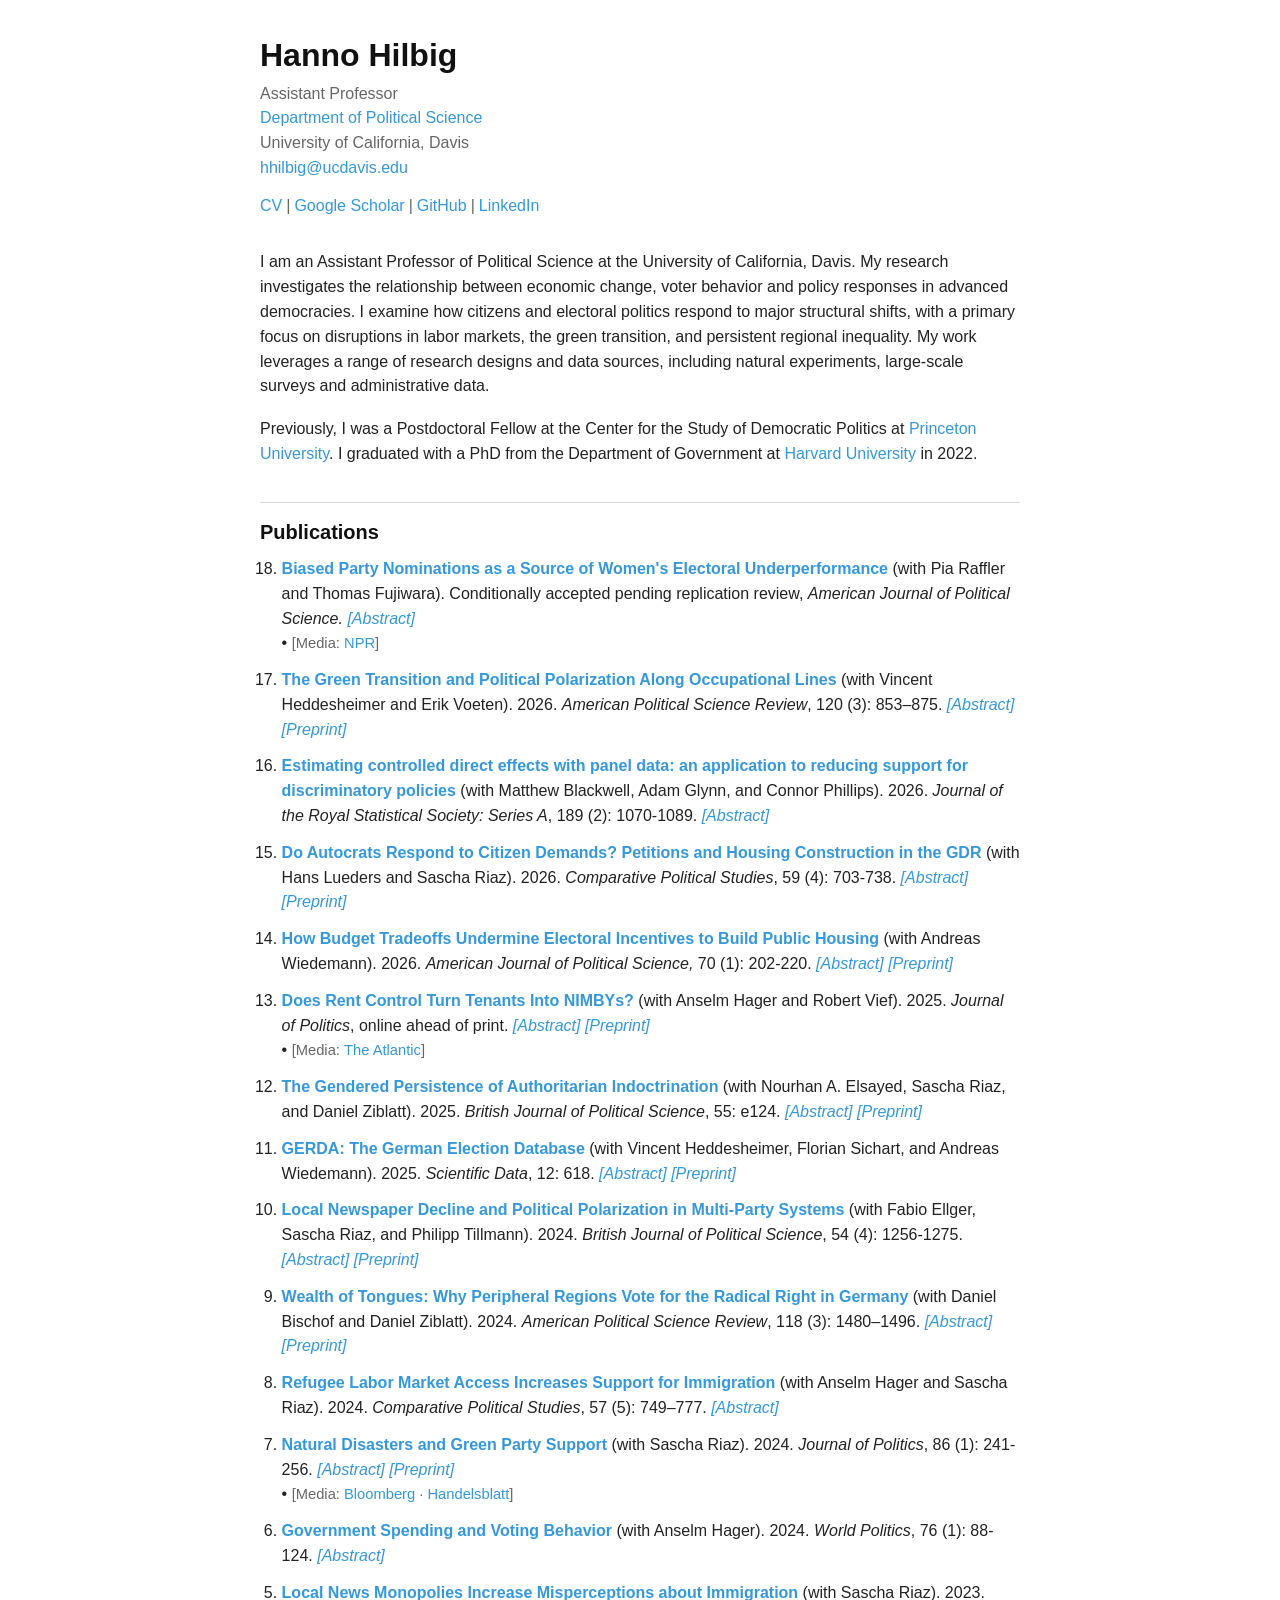
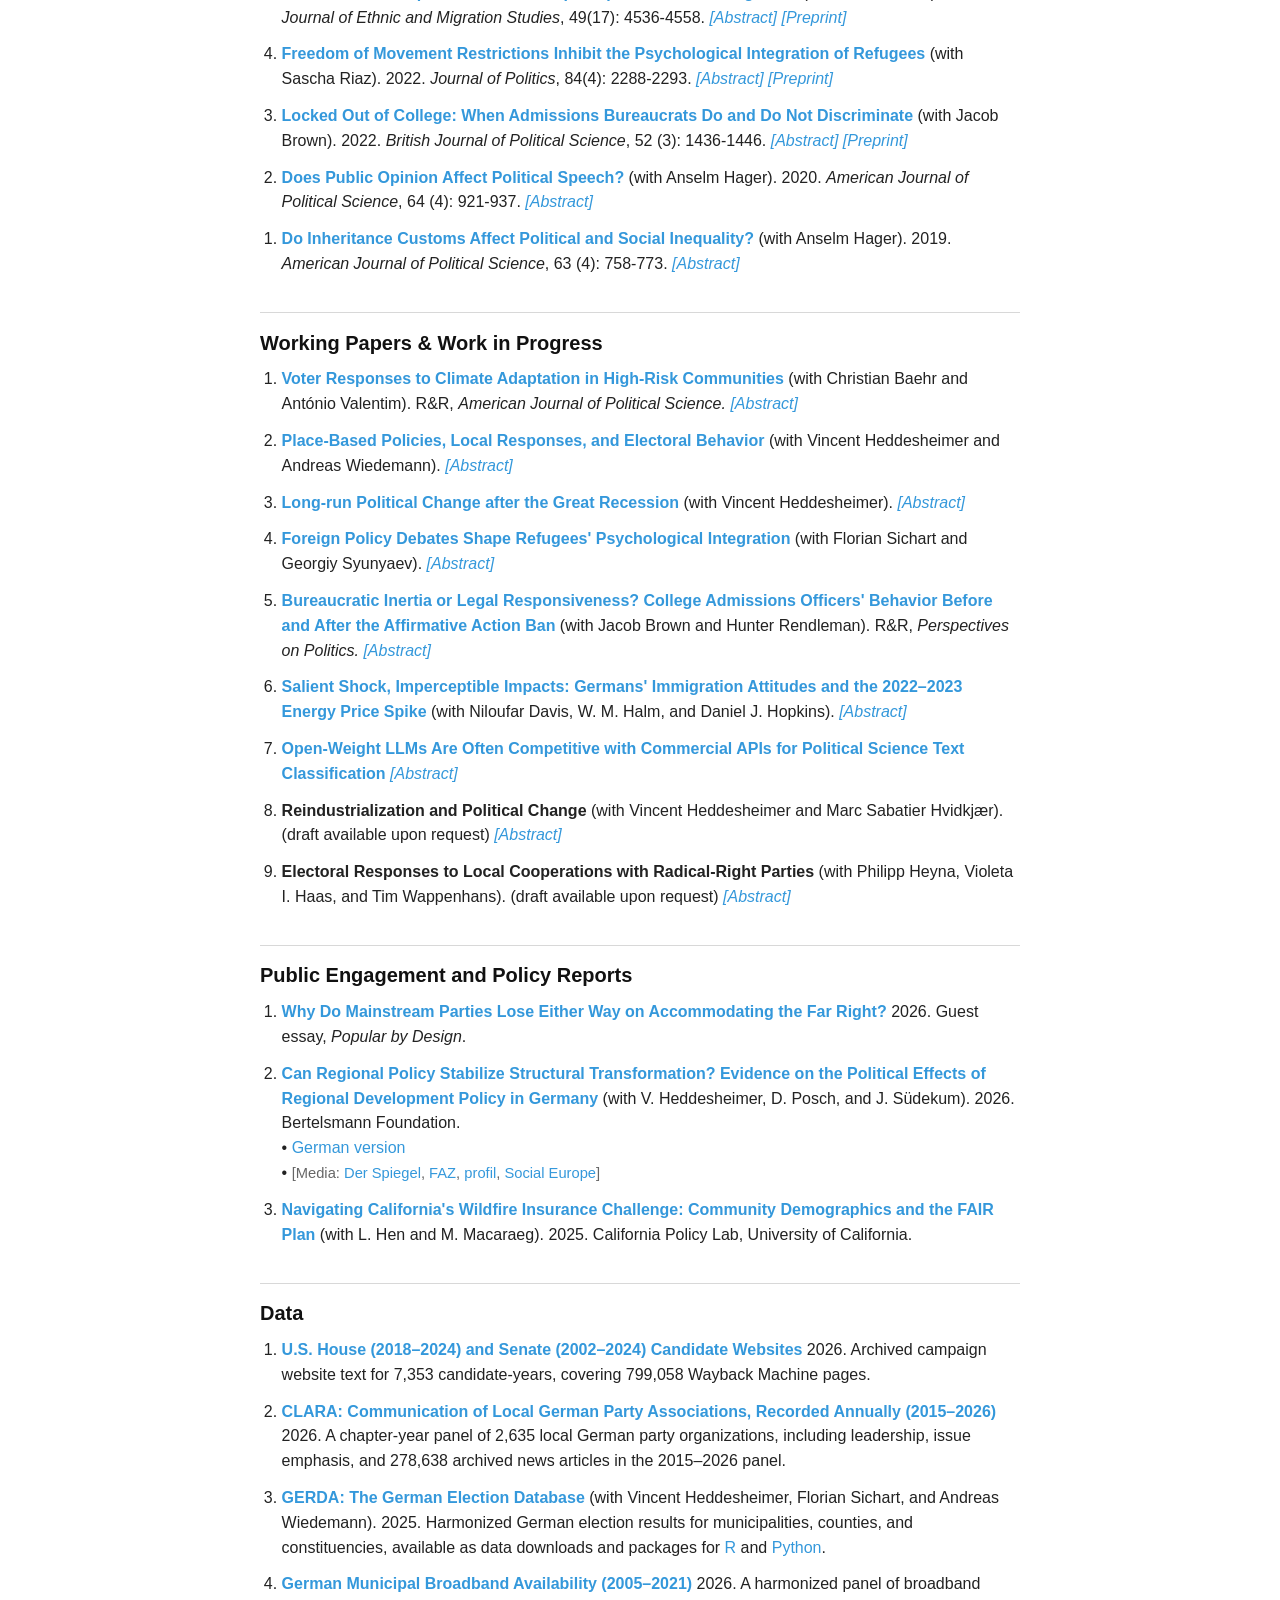
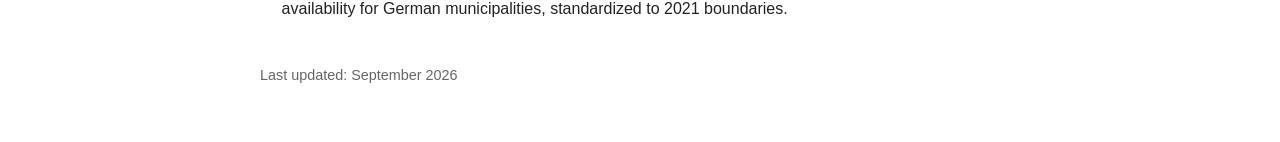
==== index.html @ 7907c19b "Update the local-party dataset page for v1.1.0 (2015-2026)" ====
<!doctype html>
<html lang="en">

<head>

  <!-- Google tag (gtag.js) -->
  <script async src="https://www.googletagmanager.com/gtag/js?id=G-JDK4V4S60M"></script>
  <script>
    window.dataLayer = window.dataLayer || [];
    function gtag(){dataLayer.push(arguments);}
    gtag('js', new Date());

    gtag('config', 'G-JDK4V4S60M');
  </script>

  <script type="text/javascript">
    function toggle_visibility(id, event) {
      if (event && typeof event.preventDefault === 'function') {
        event.preventDefault();
      }
      var element = document.getElementById(id);
      if (!element) {
        return false;
      }
      var isHidden = element.style.display === 'none' || element.style.display === '';
      element.style.display = isHidden ? 'block' : 'none';
      // Update aria-expanded on the triggering element
      if (event && event.target) {
        event.target.setAttribute('aria-expanded', isHidden ? 'true' : 'false');
      }
      return false;
    }
  </script>


  <meta charset="utf-8">
  <title>Hanno Hilbig - Political Science, UC Davis</title>
  <meta name="description"
    content="Assistant Professor of Political Science studying economic change, voter behavior, the green transition, and regional inequality.">
  <meta name="author" content="Hanno Hilbig">
  <link rel="canonical" href="https://www.hannohilbig.com/">

  <!-- Open Graph -->
  <meta property="og:title" content="Hanno Hilbig - Political Science, UC Davis">
  <meta property="og:description" content="Assistant Professor of Political Science studying economic change, voter behavior, the green transition, and regional inequality.">
  <meta property="og:url" content="https://www.hannohilbig.com/">
  <meta property="og:type" content="website">

  <!-- Twitter Card -->
  <meta name="twitter:card" content="summary">
  <meta name="twitter:title" content="Hanno Hilbig - Political Science, UC Davis">
  <meta name="twitter:description" content="Assistant Professor of Political Science studying economic change, voter behavior, the green transition, and regional inequality.">

  <link rel="stylesheet" href="stylesheets/styles.css">
  <meta name="viewport" content="width=device-width, initial-scale=1">

  <!-- Structured Data -->
  <script type="application/ld+json">
  {
    "@context": "https://schema.org",
    "@type": "Person",
    "name": "Hanno Hilbig",
    "givenName": "Hanno",
    "familyName": "Hilbig",
    "jobTitle": "Assistant Professor of Political Science",
    "affiliation": {
      "@type": "Organization",
      "name": "University of California, Davis",
      "url": "https://ps.ucdavis.edu/"
    },
    "url": "https://www.hannohilbig.com",
    "email": "hhilbig@ucdavis.edu",
    "sameAs": [
      "https://scholar.google.com/citations?user=JzQv9FMAAAAJ",
      "https://github.com/hhilbig",
      "https://www.linkedin.com/in/hhilbig/"
    ],
    "alumniOf": [
      {
        "@type": "Organization",
        "name": "Harvard University"
      },
      {
        "@type": "Organization",
        "name": "Princeton University"
      }
    ],
    "knowsAbout": ["political economy", "housing policy", "voter behavior", "causal inference", "regional inequality", "green transition"]
  }
  </script>
</head>

<body>
  <div class="wrapper">
    <header class="profile-header">
      <div class="profile-intro">
        <h1>Hanno Hilbig</h1>
        <p class="title">Assistant Professor<br><a href="https://ps.ucdavis.edu/">Department of Political
            Science</a><br>
          University of California, Davis<br><a href="mailto:hhilbig@ucdavis.edu">hhilbig@ucdavis.edu</a></p>
        <div class="profile-links">
          <a href="cv/HHilbig_CV.pdf">CV</a>
          <span class="separator">|</span>
          <a href="https://scholar.google.com/citations?user=JzQv9FMAAAAJ">Google Scholar</a>
          <span class="separator">|</span>
          <a href="https://github.com/hhilbig">GitHub</a>
          <span class="separator">|</span>
          <a href="https://www.linkedin.com/in/hhilbig/">LinkedIn</a>
        </div>
      </div>
    </header>




    <main>
      <p>I am an Assistant Professor of Political Science at the University of California, Davis. My research
        investigates the
        relationship between economic change, voter behavior and policy responses in advanced democracies. I examine how
        citizens and electoral
        politics respond to major structural shifts, with a primary focus on disruptions in labor markets, the green
        transition,
        and persistent regional inequality. My work leverages a range of
        research
        designs and data sources, including natural experiments, large-scale surveys and administrative data.</p>

      <p>Previously, I was a Postdoctoral Fellow at the Center for the Study of Democratic Politics at <a
          href="https://csdp.princeton.edu/">Princeton University</a>. I graduated with a PhD from the Department of
        Government at <a href="https://gov.harvard.edu/">Harvard University</a> in
        2022. </p>



      <h2 id="publications">Publications</h2>
      <ol reversed>
        <li>
          <b><a href="https://osf.io/preprints/osf/hgc2z">Biased Party Nominations as a Source of Women's Electoral Underperformance</a></b>
          (with Pia Raffler and Thomas Fujiwara). Conditionally accepted pending replication review, <i>American Journal of Political Science.</i>
          <i><a href="#" role="button" aria-expanded="false" aria-controls="gender" onclick="toggle_visibility('gender', event); return false;">[Abstract]</a></i>
          <div id="gender" style="display:none;">
            What accounts for differences in electoral success between male and female candidates? We argue that parties
            systematically nominate female candidates to districts where the party is less popular, making it harder for
            women
            to get elected. Our empirical strategy uses the German mixed electoral system to create counterfactual
            gender vote
            gaps. These gaps represent the scenario where male and female candidates are nominated in districts where
            their
            respective parties have equal popularity. Using data on all candidates for the German Bundestag across
            eleven
            elections, we document that female underperformance, and its variation across parties and election years, is
            explained almost entirely by women running in districts where their party is less popular. In contrast, we
            find no
            evidence that voter bias or candidate characteristics play a substantial role. Our argument highlights
            gendered
            party gatekeeping that increases in district strength as an important driver of female underrepresentation.
          </div>
          <br>
          • <span class="media-links">[Media: <a
              href="https://www.capradio.org/news/npr/story?storyid=g-s1-96043">NPR</a>]</span>
        </li>

        <li>
          <b><a
              href="https://www.cambridge.org/core/journals/american-political-science-review/article/green-transition-and-political-polarization-along-occupational-lines/5A563C0DBDC283E9111DBD980F1A52C9">The
              Green Transition and Political Polarization Along Occupational Lines</a></b>
          (with Vincent Heddesheimer and Erik Voeten). 2026. <i>American Political Science Review</i>, 120 (3): 853&ndash;875.
          <i><a href="#" role="button" aria-expanded="false" aria-controls="greentransition" onclick="toggle_visibility('greentransition', event); return false;">[Abstract]</a></i>
          <i><a href="https://osf.io/preprints/osf/876dr">[Preprint]</a></i>
          <div id="greentransition" style="display:none;">
            Green transition policies set long-term targets to reduce carbon emissions and other pollutants, posing a
            threat
            to workers in polluting occupations and communities reliant on these occupations. Can far-right parties
            attract
            voters who anticipate losing from the green transition? We explore this in Germany, which has ambitious
            green
            policies and a large workforce in polluting occupations. The far-right AfD started campaigning as the only
            party
            opposing green transition policies in 2016. Using a difference-in-differences design, we show AfD support
            increased in counties with more polluting jobs after this platform change. A panel survey further
            demonstrates
            that individuals in these occupations also shifted towards the AfD. Probing mechanisms, we find suggestive
            evidence that growing far-right support is due to changing perceptions of social stigma and lower status.
            Our
            results highlight the need for a new research agenda on a backlash against the normative dimension of the
            green
            transition.
          </div>
        </li>

        <li>
          <b><a href="https://doi.org/10.1093/jrsssa/qnaf042">Estimating controlled direct effects with panel data: an
              application to reducing support for discriminatory policies</a></b>
          (with Matthew Blackwell, Adam Glynn, and Connor Phillips). 2026. <i>Journal of the Royal
            Statistical Society: Series A</i>, 189 (2): 1070-1089.
          <i><a href="#" role="button" aria-expanded="false" aria-controls="did" onclick="toggle_visibility('did', event); return false;">[Abstract]</a></i>
          <div id="did" style="display:none;">
            Recent experimental studies in the social sciences have demonstrated that perspective-taking conversations
            are effective at reducing prejudicial attitudes and support for discriminatory policies. We ask if such
            interventions can directly affect policy views without changing prejudice. Unfortunately, the identification
            of the controlled direct effect—the natural causal quantity of interest for this question—has required
            strong selection-on-observables assumptions for any mediator. We leverage a recent experimental study with
            multiple survey waves of follow-up to identify and estimate the controlled direct effect using the changes
            in the outcome and mediator over time assuming parallel trends in the potential outcomes. This design allows
            us to weaken the identification assumptions to allow for linear and time-constant unmeasured confounding
            between the mediator and the outcome. We develop a semiparametrically efficient and doubly robust estimator
            for these quantities along with a sensitivity analysis for the key identifying assumption of parallel
            trends. Contrary to what traditional methods find, our approach estimates a controlled direct effect of
            perspective-taking conversations when subjective feelings are neutral but not positive or negative, and this
            result is robust to moderate departures from parallel trends.
          </div>
        </li>

        <li>
          <b><a href="https://doi.org/10.1177/00104140251342919">Do Autocrats Respond to Citizen
              Demands? Petitions and Housing Construction in the GDR</a></b>
          (with Hans Lueders and Sascha Riaz). 2026. <i>Comparative Political Studies</i>, 59 (4): 703-738.
          <i><a href="#" role="button" aria-expanded="false" aria-controls="gdr" onclick="toggle_visibility('gdr', event); return false;">[Abstract]</a></i>
          <i><a href="https://osf.io/preprints/osf/q74xj">[Preprint]</a></i>
          <div id="gdr" style="display:none;">
            Citizens in authoritarian regimes frequently communicate grievances to the government. While there is some
            evidence that governments respond to such petitions, little is known about the nature of this
            responsiveness: can
            petitions yield tangible improvements to citizens' livelihoods? To answer this question, we assemble a novel
            panel
            of housing-related petitions to the government of the German Democratic Republic (GDR) and all housing
            constructed
            between 1945-1989. Exploiting the timing of the largest housing program in 1971, we employ a
            difference-in-differences design to show that construction was targeted at regions with higher rates of
            petitioning. We then use a variance decomposition method to benchmark the importance of petitions against
            objective indicators of housing need. Our results suggest that petitions allow citizens to meaningfully
            influence
            the allocation of public resources. The paper contributes to nascent scholarship on responsiveness in
            non-democratic regimes and shows that responsiveness leads to tangible improvements in citizens'
            livelihoods.
          </div>
        </li>

        <li>
          <b><a href="https://onlinelibrary.wiley.com/doi/10.1111/ajps.12939?af=R">How Budget Tradeoffs Undermine
              Electoral Incentives to Build Public Housing</a></b>
          (with Andreas Wiedemann). 2026. <i>American Journal of Political Science,</i> 70 (1): 202-220.
          <i><a href="#" role="button" aria-expanded="false" aria-controls="housing" onclick="toggle_visibility('housing', event); return false;">[Abstract]</a></i>
          <i><a href="https://osf.io/preprints/osf/cf8ut_v1">[Preprint]</a></i>
          <div id="housing" style="display:none;">
            Housing shortages and rising rents have increased demands for affordable housing. In this paper, we examine
            whether
            electoral constraints can undermine local politicians' incentives to build public housing. Empirically, we
            draw on the
            full-count census of all housing built in Germany, data on 19,685 local elections between 1989 and 2011, and
            an original
            survey. Using a difference-in-differences design, we demonstrate that incumbents are not rewarded, but
            rather experience
            moderate electoral losses after constructing new public housing. We then show that these losses are not
            primarily driven
            by homeowner opposition or native–foreigner competition. Instead, electoral punishment is largest in
            economically
            disadvantaged municipalities with relatively affordable housing, as voters prioritize spending in other
            local policy
            areas that are crowded out by public housing. Survey evidence demonstrates that electoral constraints emerge
            when
            voters' short-term spending preferences conflict with municipalities' long-term goals to provide affordable
            housing.

          </div>
        </li>

        <li>
          <b><a href="https://www.journals.uchicago.edu/doi/abs/10.1086/738581">Does Rent Control Turn Tenants Into
              NIMBYs?</a></b>
          (with Anselm Hager and Robert Vief). 2025. <i>Journal of Politics</i>, online ahead of print.
          <i><a href="#" role="button" aria-expanded="false" aria-controls="nimby" onclick="toggle_visibility('nimby', event); return false;">[Abstract]</a></i>
          <i><a href="https://osf.io/kwjem">[Preprint]</a></i>
          <div id="nimby" style="display:none;">
            Affordable housing is a key challenge of the 21st century. A pivotal driver of growing housing prices is
            residents' opposition to construction, a phenomenon known as NIMBYism ("Not In My Backyard"). To make
            housing more
            affordable, city governments are increasingly implementing rent control policies. Does rent control—by
            making
            tenants more likely to stay in their apartments—spark NIMBYism and thus exacerbate the housing crisis? We
            study
            the case of Berlin, which recently passed a sweeping rent control law. Leveraging two discontinuities in the
            policy, we show that rent control made tenants less NIMBY. Specifically, tenants in rent-controlled
            apartments
            became more likely to approve of local-level construction and immigration, compared to tenants in
            non-rent-controlled apartments. We argue that the decline in NIMBYism is likely due to an economic channel.
            Tenants in urban centers associate construction and immigration with displacement pressures and
            gentrification.
            Rent control alleviates these concerns by providing financial and residential security.
          </div>
          <br>
          • <span class="media-links">[Media: <a
              href="https://www.theatlantic.com/economy/archive/2025/11/mamdani-housing-rent-control/684790/">The
              Atlantic</a>]</span>
        </li>

        <li>
          <b><a
              href="https://www.cambridge.org/core/journals/british-journal-of-political-science/article/gendered-persistence-of-authoritarian-indoctrination/9FF7C98DA109B0A7E31521974A2B82FB">The
              Gendered Persistence of Authoritarian
              Indoctrination</a></b>
          (with Nourhan A. Elsayed, Sascha Riaz, and Daniel Ziblatt). 2025. <i>British Journal of Political
            Science</i>, 55: e124.
          <i><a href="#" role="button" aria-expanded="false" aria-controls="indoctrination" onclick="toggle_visibility('indoctrination', event); return false;">[Abstract]</a></i>
          <i><a href="https://osf.io/preprints/osf/vsjz8">[Preprint]</a></i>
          <div id="indoctrination" style="display:none;">
            A large literature has studied the effects of socialization under authoritarianism on political attitudes.
            In this
            research note, we extend this literature by demonstrating striking gender disparities in the post-transition
            persistence of these effects. We study the case of authoritarian indoctrination in the German Democratic
            Republic
            (GDR) using a regression kink design for causal identification. First, we draw on a unique survey fielded
            right
            before reunification to show that education under authoritarianism substantially reduced support for
            democratic
            capitalism and reunification with the West. In the second step, we triangulate multiple contemporary data
            sources to
            trace the persistence of these effects over time. Three decades after the fall of the GDR, the attitudinal
            effects
            of authoritarian indoctrination persist only among men, but not women. Our results highlight considerable
            heterogeneity in the persistence of authoritarian legacies, raising critical questions about
            post-authoritarian
            "re-socialization" and gendered adaptability.
          </div>
        </li>

        <li>
          <b><a href="https://doi.org/10.1038/s41597-025-04811-5">GERDA: The German Election Database</a></b>
          (with Vincent Heddesheimer, Florian Sichart, and Andreas Wiedemann). 2025. <i>Scientific Data</i>, 12: 618.
          <i><a href="#" role="button" aria-expanded="false" aria-controls="gerda" onclick="toggle_visibility('gerda', event); return false;">[Abstract]</a></i>
          <i><a href="https://osf.io/preprints/socarxiv/q28ex">[Preprint]</a></i>
          <div id="gerda" style="display:none;">
            Elections are the key mechanism through which voters hold elected officials accountable. The partisan
            composition of local, state, and federal governments, in turn, shapes policy choices and public goods
            provision. Yet studying representation, government responsiveness, and partisan politics across multiple
            levels of government—especially at the local level—has been difficult due to inconsistently reported,
            incomplete, or insufficiently harmonized election data at small geographic scales. This paper introduces
            GERDA (https://www.german-elections.com/), a panel dataset of local, state, and federal election results in
            Germany at the municipality level spanning the past three decades. GERDA includes turnout and vote shares
            for all major parties and resolves challenges arising from municipal boundary changes and joint mail-in
            voting districts, yielding a consistent panel of municipalities in their 2021 boundaries. We also provide
            municipal and county boundary shapefiles to facilitate spatial analyses. Our dataset enables new research on
            partisan politics, policy responsiveness, and political representation at fine-grained geographic scales and
            over time.
          </div>
        </li>

        <li>
          <b><a href="https://doi.org/10.1017/S0007123424000243">Local Newspaper Decline and Political Polarization in
              Multi-Party Systems</a></b>
          (with Fabio Ellger, Sascha Riaz, and Philipp Tillmann). 2024. <i>British Journal of Political Science</i>, 54
          (4): 1256-1275.
          <i><a href="#" role="button" aria-expanded="false" aria-controls="newspaper2" onclick="toggle_visibility('newspaper2', event); return false;">[Abstract]</a></i>
          <i><a href="https://osf.io/nhwxs">[Preprint]</a></i>
          <div id="newspaper2" style="display:none;">
            How does the decline of local news affect political polarization? We provide novel panel evidence on this
            question
            in a multi-party setting. In particular, we shed light on the link between newspaper exits, media
            consumption, and
            ultimately electoral behavior. To study the aggregate relationship between local news exits and
            polarization, we
            rely on a unique panel of all German local newspapers between 1980 and 2009. In addition, we precisely trace
            individual-level mechanisms by drawing on an annual media consumption survey of more than 670,000
            respondents over
            three decades. Using a difference-in-differences design, we demonstrate that local newspaper exits increase
            electoral polarization, which aligns with evidence from the American context. Going beyond prior work, we
            then
            document that local news exits increase polarization because affected constituents substitute local news
            with
            national tabloid news. Finally, we show that local news exits increase politicization and partisanship at
            the
            individual level.
          </div>
        </li>

        <li>
          <b><a href="https://doi.org/10.1017/S0003055423000862">Wealth of Tongues: Why Peripheral Regions Vote for the
              Radical Right in Germany</a></b>
          (with Daniel Bischof and Daniel Ziblatt). 2024. <i>American Political Science Review</i>, 118 (3): 1480–1496.
          <i><a href="#" role="button" aria-expanded="false" aria-controls="dialect" onclick="toggle_visibility('dialect', event); return false;">[Abstract]</a></i>
          <i><a href="https://osf.io/preprints/socarxiv/syr84/">[Preprint]</a></i>
          <div id="dialect" style="display:none;">
            Why is support for the radical right higher in some geographic locations than others? This paper argues that
            what
            is frequently classified as the "rural" bases of radical right support in previous research is in part the
            result
            of something different: communities that were in the historical "periphery" in the center-periphery
            conflicts of
            modern nation-state formation. Inspired by a classic state-building literature that emphasizes the
            prevalence of a
            "wealth of tongues" (Weber 1976)—or nonstandard linguistic dialects in a region—as a definition of the
            periphery,
            we use data from more than 725,000 geo-coded responses in a linguistic survey in Germany to show that voters
            from
            historically peripheral geographic communities are more likely to vote for the radical right today.
          </div>
        </li>

        <li>
          <b><a href="https://journals.sagepub.com/doi/abs/10.1177/00104140231178733">Refugee Labor Market Access
              Increases Support for Immigration</a></b>
          (with Anselm Hager and Sascha Riaz). 2024. <i>Comparative Political Studies</i>, 57 (5): 749–777.
          <i><a href="#" role="button" aria-expanded="false" aria-controls="labormarket" onclick="toggle_visibility('labormarket', event); return false;">[Abstract]</a></i>
          <div id="labormarket" style="display:none;">
            Does the economic integration of refugees affect public attitudes toward migration? We assess this pertinent
            question by examining a policy change in Germany, where the government significantly eased labor market
            access for
            refugees in the majority of the country. Using administrative employment data, we show that the policy led
            to a
            substantial increase in refugee employment, while natives' wages and employment rates remained unaffected.
            The
            policy also had a positive effect on natives' attitudes toward migration. Voters exposed to more refugees in
            the
            labor market were two percentage points more likely to vote for pro-migration parties across both state and
            federal elections. Additional survey analyses suggest that our results are driven by positive native-refugee
            interactions in the workplace.
          </div>
        </li>

        <li>
          <b><a href="https://www.journals.uchicago.edu/doi/abs/10.1086/726917">Natural Disasters and Green Party
              Support</a></b>
          (with Sascha Riaz). 2024. <i>Journal of Politics</i>, 86 (1): 241-256.
          <i><a href="#" role="button" aria-expanded="false" aria-controls="flood" onclick="toggle_visibility('flood', event); return false;">[Abstract]</a></i>
          <i><a href="https://osf.io/3k64w/">[Preprint]</a></i>
          <div id="flood" style="display:none;">
            A growing literature shows that extreme weather events induce pro-environment attitudes. We examine the
            political
            effects of a severe flood shortly before the 2021 German federal election. Drawing on about 600,000 survey
            responses and electoral data, we assess how flooding affected (i) the perceived salience of climate change,
            (ii)
            self-reported Green Party support, and (iii) Green Party voting in federal elections. We find that even
            severe
            local flooding had little to no effect on these outcomes. Additional evidence supports two mechanisms
            underlying
            this finding: nationwide rather than local effects of severe disasters, and voter demands for disaster
            relief
            rather than climate change prevention. We test the former mechanism using a regression discontinuity design
            and
            find that the flood increased nationwide Green Party support, although this effect persists for only two
            weeks.
            Our results shed new light on the precise duration and geographic scope of the political effects of natural
            disasters.
          </div>
          <br>
          • <span class="media-links">[Media: <a
              href="https://www.bloomberg.com/news/articles/2024-09-16/surviving-a-climate-disaster-isn-t-likely-to-change-how-you-vote">Bloomberg</a>
            · <a
              href="https://www.handelsblatt.com/politik/deutschland/klimakrise-warum-hochwasser-den-gruenen-keine-neuen-stimmen-bringt/100069856.html">Handelsblatt</a>]</span>
        </li>

        <li>
          <b><a href="https://muse.jhu.edu/pub/1/article/916342">Government Spending and Voting Behavior</a></b>
          (with Anselm Hager). 2024. <i>World Politics</i>, 76 (1): 88-124.
          <i><a href="#" role="button" aria-expanded="false" aria-controls="census" onclick="toggle_visibility('census', event); return false;">[Abstract]</a></i>
          <div id="census" style="display:none;">
            Does government spending on public goods affect the vote choice of citizens? On the one hand, voters have
            been
            characterized as "fiscal conservatives" who may turn toward conservative parties when government spending
            goes up.
            On the other hand, increased spending may signal that the economy is doing well, which makes progressive
            parties a
            more viable option. To adjudicate between both hypotheses, this paper draws on a natural experiment, which
            created
            exogenous variation in government spending. A discontinuity in the 2011 German census meant that some
            municipalities saw an unforeseen increase in budgets. Using a regression discontinuity design, we show that
            the
            increase in budgets and subsequent spending on public goods benefited left-leaning parties, but had no
            effect on
            incumbent support. To parse out the causal channel, we rely on panel evidence and demonstrate that treated
            residents viewed their economic situation more favorably, which led them to espouse progressive parties.
          </div>
        </li>

        <li>
          <b><a href="https://www.tandfonline.com/doi/full/10.1080/1369183X.2023.2173159">Local News Monopolies Increase
              Misperceptions about Immigration</a></b>
          (with Sascha Riaz). 2023. <i>Journal of Ethnic and Migration Studies</i>, 49(17): 4536-4558.
          <i><a href="#" role="button" aria-expanded="false" aria-controls="misperceptions" onclick="toggle_visibility('misperceptions', event); return false;">[Abstract]</a></i>
          <i><a href="https://osf.io/preprints/socarxiv/wyubh">[Preprint]</a></i>
          <div id="misperceptions" style="display:none;">
            We examine how local news monopolies affect misperceptions about the size of the immigrant population in
            Germany.
            We propose a theoretical framework in which heterogeneous information from different local news outlets
            diffuses
            through social interactions. We posit that indirect exposure to information from multiple sources leads to
            more
            accurate beliefs in competitive markets. To causally identify the effect of local news monopolies on
            misperceptions, we exploit overlapping newspaper coverage areas as a source of exogenous variation in the
            number
            of available outlets. We estimate that local news monopolies increase misperceptions about the size of the
            local
            immigrant population by about four percentage points. We demonstrate that the effect of media monopolies
            hinges on
            social interactions. For individuals with fewer close social contacts, misperceptions remain unaffected by
            local
            news monopolies. Our results suggest that consolidation in the market for news decreases constituents'
            knowledge
            about critical policy issues.
          </div>
        </li>

        <li>
          <b><a href="https://www.journals.uchicago.edu/doi/abs/10.1086/720307">Freedom of Movement Restrictions Inhibit
              the Psychological Integration of Refugees</a></b>
          (with Sascha Riaz). 2022. <i>Journal of Politics</i>, 84(4): 2288-2293.
          <i><a href="#" role="button" aria-expanded="false" aria-controls="movement" onclick="toggle_visibility('movement', event); return false;">[Abstract]</a></i>
          <i><a href="https://osf.io/h2n3a/">[Preprint]</a></i>
          <div id="movement" style="display:none;">
            How do freedom of movement restrictions affect refugee integration? While a growing body of research studies
            the
            initial spatial allocation of refugees, there is little causal evidence on subsequent policies that restrict
            residential mobility. We study a contentious law in Germany, which barred refugees from moving to a location
            different from the one they were randomly assigned to. To identify the causal effect of the movement
            restriction
            on integration, we utilize a sharp date cutoff that governs whether refugees are affected by the policy. We
            demonstrate that restricting freedom of movement had pronounced negative effects on refugees' sense of
            belonging
            in Germany while increasing identification with their home countries. In addition, the policy decreased
            engagement
            in a variety of social activities. Our findings suggest that discriminatory policies send a negative signal
            about
            the inclusiveness of the host society and thereby reduce the psychological integration of refugees.
          </div>
        </li>

        <li>
          <b><a
              href="https://www.cambridge.org/core/journals/british-journal-of-political-science/article/locked-out-of-college-when-admissions-bureaucrats-do-and-do-not-discriminate/47318737B56F71B2C9F00C279812759C">Locked
              Out of College: When Admissions Bureaucrats Do and Do Not Discriminate</a></b>
          (with Jacob Brown). 2022. <i>British Journal of Political Science</i>, 52 (3): 1436-1446.
          <i><a href="#" role="button" aria-expanded="false" aria-controls="exfelons" onclick="toggle_visibility('exfelons', event); return false;">[Abstract]</a></i>
          <i><a href="papers/ExFelon.pdf">[Preprint]</a></i>
          <div id="exfelons" style="display:none;">
            How does a criminal record shape interactions with the State and society? We present evidence from a
            nationwide
            field experiment, showing that prospective applicants with criminal records are about five percentage points
            less
            likely to receive information from college admission offices. However, we demonstrate that bias does not
            extend to
            race. There is no difference in response rates to Black and White applicants. We further show that bias is
            all but
            absent in public bureaucracies, as discrimination against formerly incarcerated applicants is driven by
            private
            schools. Examining why bias is stronger for private colleges, we demonstrate that the private-public
            difference
            persists even after accounting for college selectivity, socio-economic composition, and school finances.
            Moving
            beyond the measurement of bias, we evaluate an intervention aimed at reducing discrimination: whether an
            email
            from an advocate mitigates bias associated with a criminal record. However, we find no evidence that
            advocate
            endorsements decrease bureaucratic bias.
          </div>
        </li>

        <li>
          <b><a href="https://onlinelibrary.wiley.com/doi/abs/10.1111/ajps.12516">Does Public Opinion Affect Political
              Speech?</a></b>
          (with Anselm Hager). 2020. <i>American Journal of Political Science</i>, 64 (4): 921-937.
          <i><a href="#" role="button" aria-expanded="false" aria-controls="merkel" onclick="toggle_visibility('merkel', event); return false;">[Abstract]</a></i>
          <div id="merkel" style="display:none;">
            Does public opinion affect political speech? Of particular interest is whether public opinion affects (i)
            what
            topics politicians address and (ii) what positions they endorse. We present evidence from Germany where the
            government was recently forced to declassify its public opinion research, allowing us to link the content of
            the
            research to subsequent speeches. Our causal identification strategy exploits the exogenous timing of the
            research's dissemination to cabinet members within a window of a few days. We find that exposure to public
            opinion
            research leads politicians to markedly change their speech. First, we show that linguistic similarity
            between
            political speech and public opinion research increases significantly after reports are passed on to the
            cabinet,
            suggesting that politicians change the topics they address. Second, we demonstrate that exposure to public
            opinion
            research alters politicians' substantive positions in the direction of majority opinion.
          </div>
        </li>

        <li>
          <b><a href="https://onlinelibrary.wiley.com/doi/pdf/10.1111/ajps.12460">Do Inheritance Customs Affect
              Political and Social Inequality?</a></b>
          (with Anselm Hager). 2019. <i>American Journal of Political Science</i>, 63 (4): 758-773.
          <i><a href="#" role="button" aria-expanded="false" aria-controls="inheritance" onclick="toggle_visibility('inheritance', event); return false;">[Abstract]</a></i>
          <div id="inheritance" style="display:none;">
            Why are some societies more unequal than others? The French revolutionaries believed unequal inheritances
            among
            siblings to be responsible for the strict hierarchies of the ancien regime. To achieve equality, the
            revolutionaries therefore enforced equal inheritance rights. Their goal was to empower women and to
            disenfranchise
            the noble class. But do equal inheritances succeed in leveling the societal playing field? We study
            Germany—a
            country with pronounced local-level variation in inheritance customs—and find that municipalities that
            historically equally apportioned wealth, to this day, elect more women into political councils and have
            fewer
            aristocrats in the social elite. Using historic data, we point to two mechanisms: wealth equality and
            pro-egalitarian preferences. In a final step, we also show that, counterintuitively, equitable inheritance
            customs
            positively predict income inequality. We interpret this finding to mean that equitable inheritances level
            the
            playing field by rewarding talent, not status.
          </div>
        </li>

      </ol>

      <h2 id="working-papers">Working Papers &amp; Work in Progress</h2>
      <ol start="1">

        <li>
          <b><a href="https://osf.io/preprints/socarxiv/2g4x7">Voter Responses to Climate Adaptation in High-Risk Communities</a></b>
          (with Christian Baehr and António Valentim). R&amp;R, <i>American Journal of Political Science.</i>
          <i><a href="#" role="button" aria-expanded="false" aria-controls="adaptation" onclick="toggle_visibility('adaptation', event); return false;">[Abstract]</a></i>
          <div id="adaptation" style="display:none;">
            As climate impacts intensify, governments increasingly adopt adaptation policies, yet their electoral consequences remain poorly understood. We study electoral effects of moratoria on homeowners insurance nonrenewals after California wildfires. Using a difference-in-differences design exploiting eligibility rules, we find null effects on support for incumbents. To explain, we develop a framework of experience-based accountability, arguing that the electoral effect of adaptation is path-dependent: prior crisis experience sets the standard for what voters perceive as a sufficient policy. Consistent with this, we find modest electoral rewards where prior insurance disruption was limited, but none where it was chronic. Survey evidence indicates that, prior to the policy, residents of high-disruption areas already held more negative and crystallized views of the governor. We offer a framework for the politics of adaptation, showing that credit depends on perceived sufficiency: a standard set not only by the policy, but also by voters' prior experience with the crisis.
          </div>
        </li>

        <li>
          <b><a href="https://osf.io/preprints/socarxiv/6h8cq">Place-Based Policies, Local Responses, and Electoral
              Behavior</a></b>
          (with Vincent Heddesheimer and Andreas Wiedemann).
          <i><a href="#" role="button" aria-expanded="false" aria-controls="placebased" onclick="toggle_visibility('placebased', event); return false;">[Abstract]</a></i>
          <div id="placebased" style="display:none;">
            Place-based economic policies are increasingly seen as instruments to counter political discontent in
            economically-depressed regions. Do regional investment subsidies affect electoral behavior? We evaluate this
            question in the context of Germany's largest regional investment program. Our identification strategy
            leverages a
            2014 subsidy rate cut for manufacturing firms that—due to EU rules—was exogenous to local economic trends.
            The
            subsidy cut reduced voting for the far-right AfD and increased support for the incumbent Christian
            Democrats. We
            then demonstrate that subsidy cuts trigger two counterreactions: local firms invest more in human capital
            and
            local governments invest more in infrastructure and public goods. We argue that these dynamics signal to
            voters
            that local governments are responsive and care about their constituents, undermining populist appeals. Our
            findings suggest that political consequences of place-based policies—and austerity more broadly—cannot be
            understood without considering counteractions by local firms and governments.
          </div>
        </li>

        <li>
          <b><a href="https://osf.io/preprints/socarxiv/4zjac_v1/">Long-run Political Change after the Great
              Recession</a></b>
          (with Vincent Heddesheimer).
          <i><a href="#" role="button" aria-expanded="false" aria-controls="recession" onclick="toggle_visibility('recession', event); return false;">[Abstract]</a></i>
          <div id="recession" style="display:none;">
            What are the long-run political consequences of economic crises? We study the Great Recession in the
            United States, exploiting geographic variation in unemployment shocks. Harder-hit counties shifted toward
            Democratic candidates. House gains persisted through 2022, after the shock's employment effects had
            dissipated, while presidential gains attenuated after 2016. House gains did not track local recovery or
            Republican incumbency, which weighs against simple retrospective voting accounts. Harder-hit places also
            showed no shift toward right-wing populist candidates or movements. Instead, survey and ballot measure
            evidence points to economic scarring and demand for protection: residents of harder-hit places remained
            pessimistic about their economic prospects, even as personal finances recovered, and became more supportive
            of social protection. Taken together, the findings suggest that a crisis can durably reshape what affected
            communities demand from government after acute local labor market distress has subsided.
          </div>
        </li>

        <li>
          <b><a href="https://osf.io/preprints/osf/6s8tn_v4">Foreign Policy Debates Shape Refugees' Psychological
              Integration</a></b>
          (with Florian Sichart and Georgiy Syunyaev).
          <i><a href="#" role="button" aria-expanded="false" aria-controls="ukrainian" onclick="toggle_visibility('ukrainian', event); return false;">[Abstract]</a></i>
          <div id="ukrainian" style="display:none;">
            Refugee integration is a central policy challenge. Expanding on prior research on policy debates targeting
            immigrants, we examine whether host country debates about military aid to refugees' homeland shape their
            psychological integration. In a survey experiment with 2,631 Ukrainian refugees in Germany, participants
            viewed authentic statements by German politicians expressing varying levels of support for military aid. On
            average, these messages had no detectable effect. Yet, this null masks important heterogeneity. By linking
            our experiment to daily variation in national news coverage, we find that when ambient media salience is
            low, exposure to any political statement on military aid---supportive or opposing---reduces psychological
            integration. These effects vanish when the issue is already prominent in the media. We argue that this
            pattern reflects a contestation mechanism: refugees interpret the very visibility of political debate,
            rather than its specific content, as a signal that host-country support is contested and potentially less
            secure.
          </div>
        </li>

        <li>
          <b><a href="https://osf.io/preprints/osf/276kz_v2">Bureaucratic Inertia or Legal Responsiveness? College
              Admissions Officers' Behavior Before and After the Affirmative Action Ban</a></b>
          (with Jacob Brown and Hunter Rendleman). R&amp;R, <i>Perspectives on Politics.</i>
          <i><a href="#" role="button" aria-expanded="false" aria-controls="bureaucratic" onclick="toggle_visibility('bureaucratic', event); return false;">[Abstract]</a></i>
          <div id="bureaucratic" style="display:none;">
            How do street-level bureaucrats respond when courts reshape public policy? The 2023 Supreme Court decision
            striking down affirmative action altered the legal framework around college admissions, prompting
            speculation about its implications for administrative behavior and minority representation on campus. Yet
            existing work offers limited evidence on whether -- and how -- bureaucrats adapt to judicial interventions.
            We investigate whether college admissions officers shift behavior in response to the ruling. We report
            results from two original field experiments with over 3,000 U.S. admissions offices. In Study 1, we
            recontact institutions from a 2018 audit testing responsiveness to Black and White applicants, enabling a
            pre-post comparison. In Study 2, we randomly vary applicant race (Asian, Black, White) and references to the
            Court's decision. Across both studies, we find no evidence of racial bias, even when the ruling is salient.
            Together, these null results suggest limits to the judiciary's influence on bureaucratic behavior.
          </div>
        </li>

        <li>
          <b><a href="https://doi.org/10.31235/osf.io/ck7aj_v2">Salient Shock, Imperceptible Impacts: Germans'
              Immigration Attitudes and the 2022&ndash;2023 Energy Price Spike</a></b>
          (with Niloufar Davis, W. M. Halm, and Daniel J. Hopkins).
          <i><a href="#" role="button" aria-expanded="false" aria-controls="energyshock" onclick="toggle_visibility('energyshock', event); return false;">[Abstract]</a></i>
          <div id="energyshock" style="display:none;">
            Prior research finds that personal economic experiences typically have limited political impacts but can
            shape attitudes under certain conditions. Here, we explore a likely case: in Germany, Russia's 2022 invasion
            of Ukraine led to a dramatic spike in energy prices and an influx of Ukrainian refugees, both widely covered
            by news media. We use an online panel of German citizens (2022&ndash;2024) to assess the energy shock's impacts
            on immigration attitudes. Living in areas with larger natural gas price increases (and so higher residential
            heating costs) is associated with heightened economic distress. Yet we find no systematic evidence that
            these shocks shifted immigration attitudes over the subsequent 20 months, with minimum detectable effects
            of 0.10 to 0.18 standard deviations across our five attitude indices. Although extant research documents
            sizable political responses to some economic shocks, even a large, salient economic shock need not generate
            exclusionary immigration attitudes.
          </div>
        </li>

        <li>
          <b><a href="https://doi.org/10.48550/arXiv.2605.19275">Open-Weight LLMs Are Often Competitive with
              Commercial APIs for Political Science Text Classification</a></b>
          <i><a href="#" role="button" aria-expanded="false" aria-controls="openweightllm" onclick="toggle_visibility('openweightllm', event); return false;">[Abstract]</a></i>
          <div id="openweightllm" style="display:none;">
            Can researchers use local open-weight models instead of commercial APIs for LLM text classification?
            Local models avoid marginal API charges, keep data on the researcher's machine, and make exact model
            versions easier to preserve. I benchmark five local models against four commercial API models on 34
            political science classification tasks. Local models are often competitive, especially on simpler tasks.
            In a task-specific oracle comparison, local models match or exceed API performance on 9 tasks; on average,
            the best API model exceeds the best local model by 0.015 F1. The four strongest observed model means fall
            within 0.021 F1. API models have their clearest edge on complex tasks with many labels or multiple outputs
            per item. Batching several items in one prompt usually reduces local runtime per item, but specific
            model-task pairs can return invalid response formats or labels. Taken together, the results make local
            open-weight models a practical candidate alternative for many political science classification tasks,
            provided researchers validate candidate models on task-specific labels and check batching reliability
            before scaling up.
          </div>
        </li>

        <li>
          <b>Reindustrialization and Political Change</b>
          (with Vincent Heddesheimer and Marc Sabatier Hvidkj&aelig;r). (draft available upon request)
          <i><a href="#" role="button" aria-expanded="false" aria-controls="reindustrialization" onclick="toggle_visibility('reindustrialization', event); return false;">[Abstract]</a></i>
          <div id="reindustrialization" style="display:none;">
            Can reindustrialization reverse the political consequences of industrial decline? We study this question
            in France, where deindustrialization has been a common explanation for far-right support and where recent
            governments have made the return of production a policy priority. We link establishment-level records of
            large manufacturing site openings to commune-level manufacturing employment as well as elections between
            2002 and 2026. Using staggered difference-in-differences designs, we show that new production sites generate
            sizable gains in local manufacturing employment. The political response to these gains is asymmetric.
            Incumbent mayors of treated communes become substantially more likely to stand for reelection, behaving as
            if openings are electorally valuable. Voters respond selectively: far right support does not decline in any
            election type we study. Far left support falls modestly, concentrated where openings are not knowledge
            intensive. Governing parties receive no robust average reward. In the 2022 cohort, Macron gains support in
            declining industrial areas and after trade and craft openings. The pattern is consistent with coarse
            retrospection over an issue that lacks a partisan owner: visible renewal produces limited and uneven
            incumbent gains without reducing far-right support. Economic repair does not undo the political
            consequences of economic loss.
          </div>
        </li>

        <li>
          <b>Electoral Responses to Local Cooperations with Radical-Right Parties</b>
          (with Philipp Heyna, Violeta I. Haas, and Tim Wappenhans). (draft available upon request)
          <i><a href="#" role="button" aria-expanded="false" aria-controls="afdcooperation" onclick="toggle_visibility('afdcooperation', event); return false;">[Abstract]</a></i>
          <div id="afdcooperation" style="display:none;">
            What are the electoral consequences when mainstream parties break the cordon sanitaire against the radical
            right? Across Europe, this norm is increasingly under pressure. Initial breaches typically occur at the
            local level. While existing research focuses on national-level accommodation strategies, we know almost
            nothing about the effects of local cooperation. Drawing on newly collected data on municipal-level
            cooperations between the AfD and mainstream parties in East Germany (2019&ndash;2024), we study the electoral
            effects of joint legislative voting, committee appointments, and similar forms of collaboration. Using
            two-period and synthetic difference-in-differences designs, we find that cooperations are associated with
            substantively meaningful electoral losses for the AfD. Penalties are largest when cooperation is highly
            visible. To shed light on the mechanism, we use local newspaper data to measure issue salience. The evidence
            is most consistent with cooperation shifting public discourse toward political pragmatism. These results
            suggest that when the <i>Brandmauer</i> erodes locally, the radical right may pay a short-term electoral
            price, even as local breaches risk normalizing cooperation at higher levels of government.
          </div>
        </li>

      </ol>

      <h2 id="public-engagement">Public Engagement and Policy Reports</h2>
      <ol start="1">
        <li>
          <b><a href="https://www.popularbydesign.org/p/why-do-mainstream-parties-lose-either">Why Do Mainstream
              Parties Lose Either Way on Accommodating the Far Right?</a></b>
          2026. Guest essay, <i>Popular by Design</i>.
        </li>
        <li>
          <b><a
              href="https://www.bertelsmann-stiftung.de/fileadmin/files/BSt/Publikationen/GrauePublikationen/Study_Can_Regional_Policy_Stabilize_Structural_Transformation.pdf">Can
              Regional Policy Stabilize Structural Transformation? Evidence on the Political Effects of Regional
              Development Policy in Germany</a></b>
          (with V. Heddesheimer, D. Posch, and J. Südekum). 2026. Bertelsmann Foundation.
          <br>
          • <a
              href="https://www.bertelsmann-stiftung.de/de/publikationen/publikation/did/regionalpolitik-als-stabilitaetsanker-im-strukturwandel">German
              version</a>
          <br>
          • <span class="media-links">[Media: <a
              href="https://www.spiegel.de/wirtschaft/foerderpolitik-in-deutschland-wie-subventionen-den-afd-zuspruch-daempfen-a-fd739e9b-8ce8-427b-aa33-bf86fbfd71bc">Der
              Spiegel</a>, <a
              href="https://www.faz.net/aktuell/wirtschaft/mit-gezielten-subventionen-gegen-die-afd-accg-200859446.html">FAZ</a>,
              <a
              href="https://www.profil.at/dasfruehstueck/wie-100-euro-stimmen-fuer-afd-und-fpoe-verhindern-koennen/403162232">profil</a>,
              <a
              href="https://www.socialeurope.eu/targeted-infrastructure-spending-slows-afd-gains-in-germanys-industrial-heartlands">Social
              Europe</a>]</span>
        </li>
        <li>
          <b><a
              href="https://capolicylab.org/navigating-californias-wildfire-insurance-challenge-community-demographics-and-the-fair-plan/">Navigating
              California's Wildfire Insurance Challenge: Community Demographics and the FAIR Plan</a></b>
          (with L. Hen and M. Macaraeg). 2025. California Policy Lab, University of California.
        </li>
      </ol>

      <h2 id="data">Data</h2>
      <ol start="1">
        <li>
          <b><a href="candidatewebsites/">U.S. House (2018&ndash;2024) and Senate (2002&ndash;2024) Candidate
              Websites</a></b>
          2026. Archived campaign website text for 7,353 candidate-years, covering 799,058 Wayback Machine
          pages.
        </li>
        <li>
          <b><a href="localparties/">CLARA: Communication of Local German Party Associations, Recorded Annually
              (2015&ndash;2026)</a></b>
          2026. A chapter-year panel of 2,635 local German party organizations, including leadership, issue emphasis,
          and 278,638 archived news articles in the 2015&ndash;2026 panel.
        </li>
        <li>
          <b><a href="https://www.german-elections.com/">GERDA: The German Election Database</a></b>
          (with Vincent Heddesheimer, Florian Sichart, and Andreas Wiedemann). 2025. Harmonized German election results
          for municipalities, counties, and constituencies, available as data downloads and packages for
          <a href="https://github.com/hhilbig/gerda">R</a> and
          <a href="https://github.com/hhilbig/gerda-py">Python</a>.
        </li>
        <li>
          <b><a href="https://github.com/hhilbig/broadband">German Municipal Broadband Availability
              (2005&ndash;2021)</a></b>
          2026. A harmonized panel of broadband availability for German municipalities, standardized to 2021
          boundaries.
        </li>
      </ol>

    </main>
    <footer>Last updated: September 2026</footer>
  </div>
</body>

</html>
---- stylesheets/styles.css ----
:root {
  --text: #222;
  --muted: #666;
  --link: #3498db;
  --border: #d8d8d8;
}

* {
  box-sizing: border-box;
}

body {
  margin: 0;
  padding: 36px 20px 56px;
  background: #fff;
  color: var(--text);
  font-family: -apple-system, BlinkMacSystemFont, "Segoe UI", Helvetica, Arial, sans-serif;
  font-size: 16px;
  line-height: 1.55;
}

.wrapper {
  max-width: 760px;
  margin: 0 auto;
}

a {
  color: var(--link);
  text-decoration: none;
}

a:hover,
a:focus {
  text-decoration: underline;
}

a:focus,
button:focus,
[role="button"]:focus {
  outline: 2px solid var(--link);
  outline-offset: 2px;
}

h1,
h2,
h3 {
  color: #111;
  font-weight: 650;
  line-height: 1.2;
}

h1 {
  margin: 0 0 0.45rem;
  font-size: 2rem;
}

h2,
h3 {
  margin: 2.2rem 0 0.8rem;
  padding-top: 1.1rem;
  border-top: 1px solid var(--border);
  font-size: 1.25rem;
}

p,
ul,
ol,
table,
pre,
dl {
  margin: 0 0 1.1rem;
}

ul,
ol {
  padding-left: 1.35rem;
}

li {
  margin-bottom: 0.75rem;
}

li > div {
  margin-top: 0.55rem;
  color: #333;
}

b,
strong {
  font-weight: 650;
}

small,
footer,
.profile-intro .title,
.media-links {
  color: var(--muted);
}

header.profile-header {
  margin-bottom: 2rem;
}

.profile-intro .title {
  margin-bottom: 0.8rem;
}

.profile-links {
  display: flex;
  flex-wrap: wrap;
  gap: 0.25rem;
  align-items: center;
}

.profile-links a {
  font-weight: 500;
}

.profile-links .separator {
  color: var(--muted);
}

main {
  margin-top: 0;
}

.media-links {
  font-size: 0.92em;
}

.media-links a {
  font-weight: 500;
}

blockquote {
  margin: 0 0 1.1rem;
  padding-left: 1rem;
  border-left: 3px solid var(--border);
  color: var(--muted);
}

code,
pre {
  font-family: ui-monospace, SFMono-Regular, Menlo, Consolas, "Liberation Mono", monospace;
  font-size: 0.95em;
}

pre {
  overflow-x: auto;
  padding: 0.8rem;
  border: 1px solid var(--border);
}

table {
  width: 100%;
  border-collapse: collapse;
}

th,
td {
  padding: 0.45rem 0.6rem 0.45rem 0;
  border-bottom: 1px solid var(--border);
  text-align: left;
}

hr {
  margin: 2rem 0;
  border: 0;
  border-top: 1px solid var(--border);
}

img {
  max-width: 100%;
  height: auto;
}

footer {
  margin-top: 2.6rem;
  font-size: 0.9em;
}

@media (max-width: 560px) {
  body {
    padding: 24px 16px 42px;
    font-size: 15px;
  }

  h1 {
    font-size: 1.8rem;
  }

  .profile-links {
    display: block;
  }
}

@media print {
  body {
    padding: 0.4in;
  }

  a {
    color: #111;
  }
}
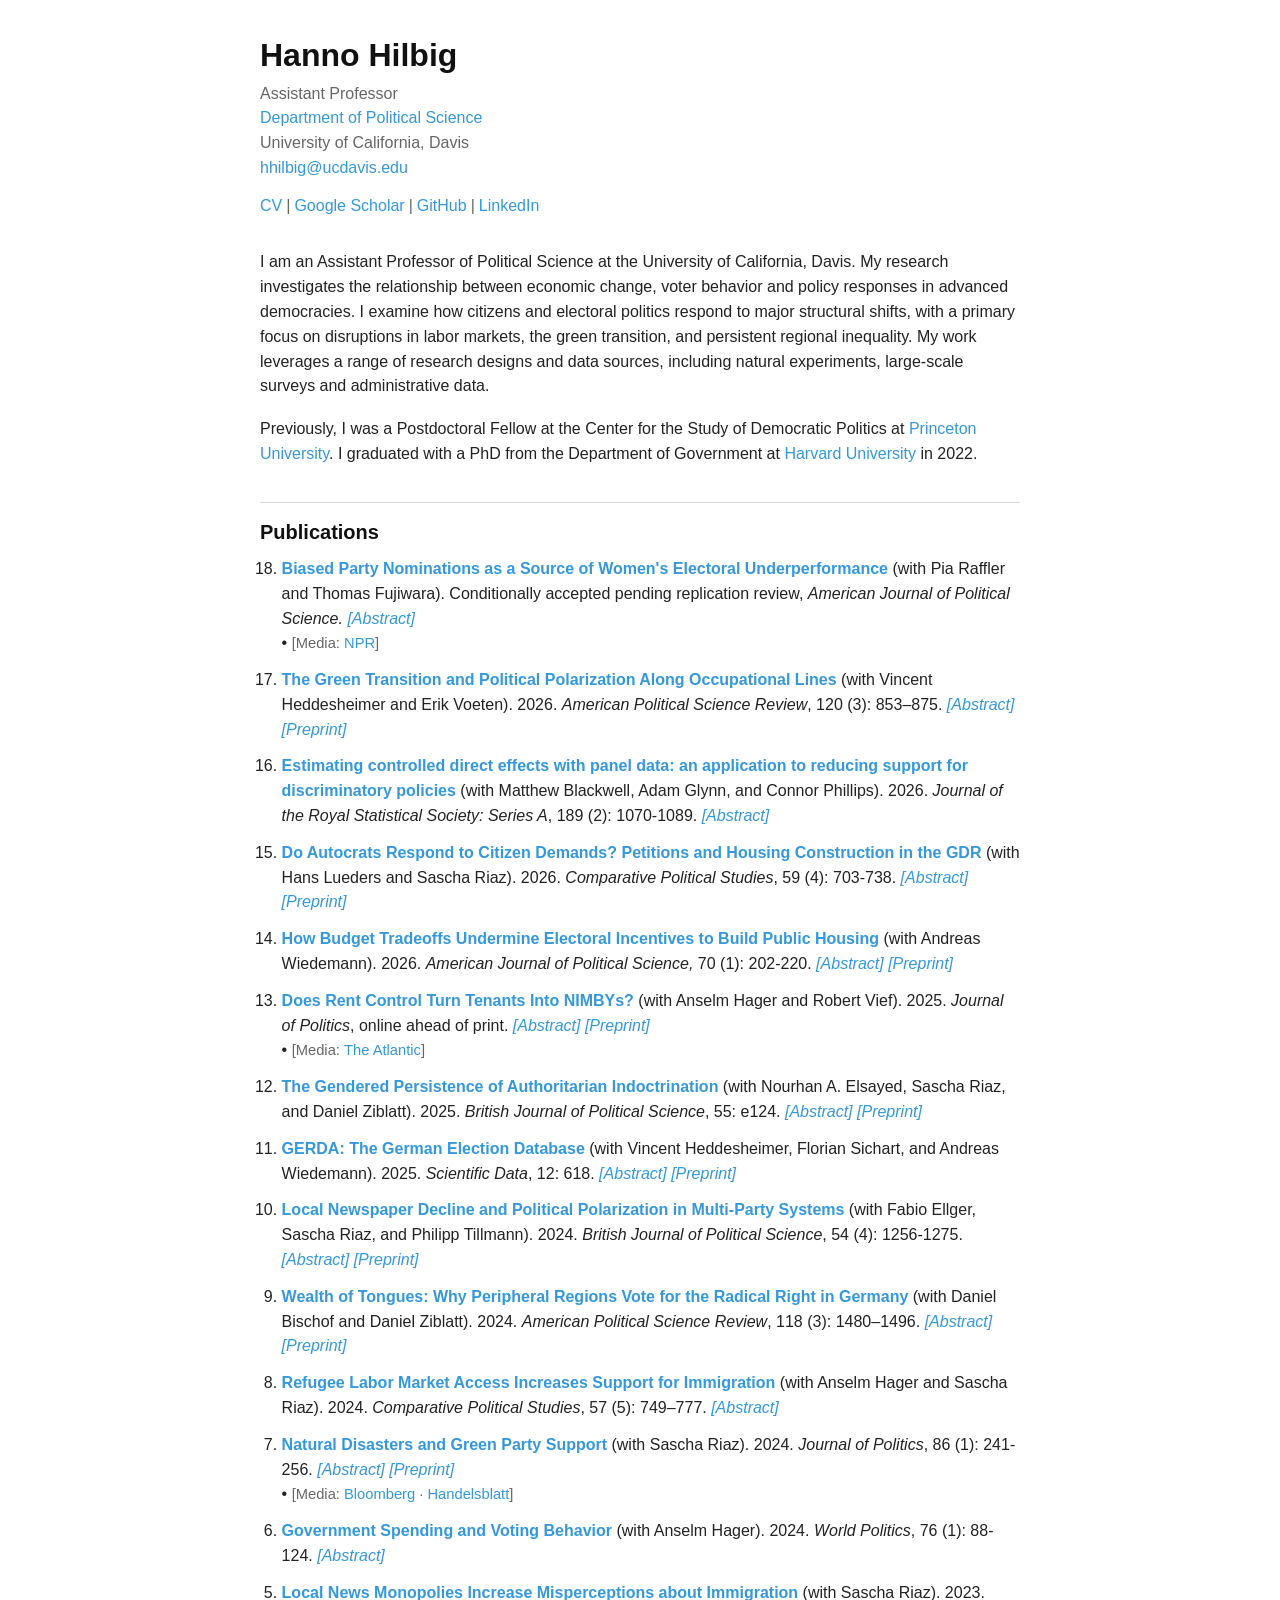
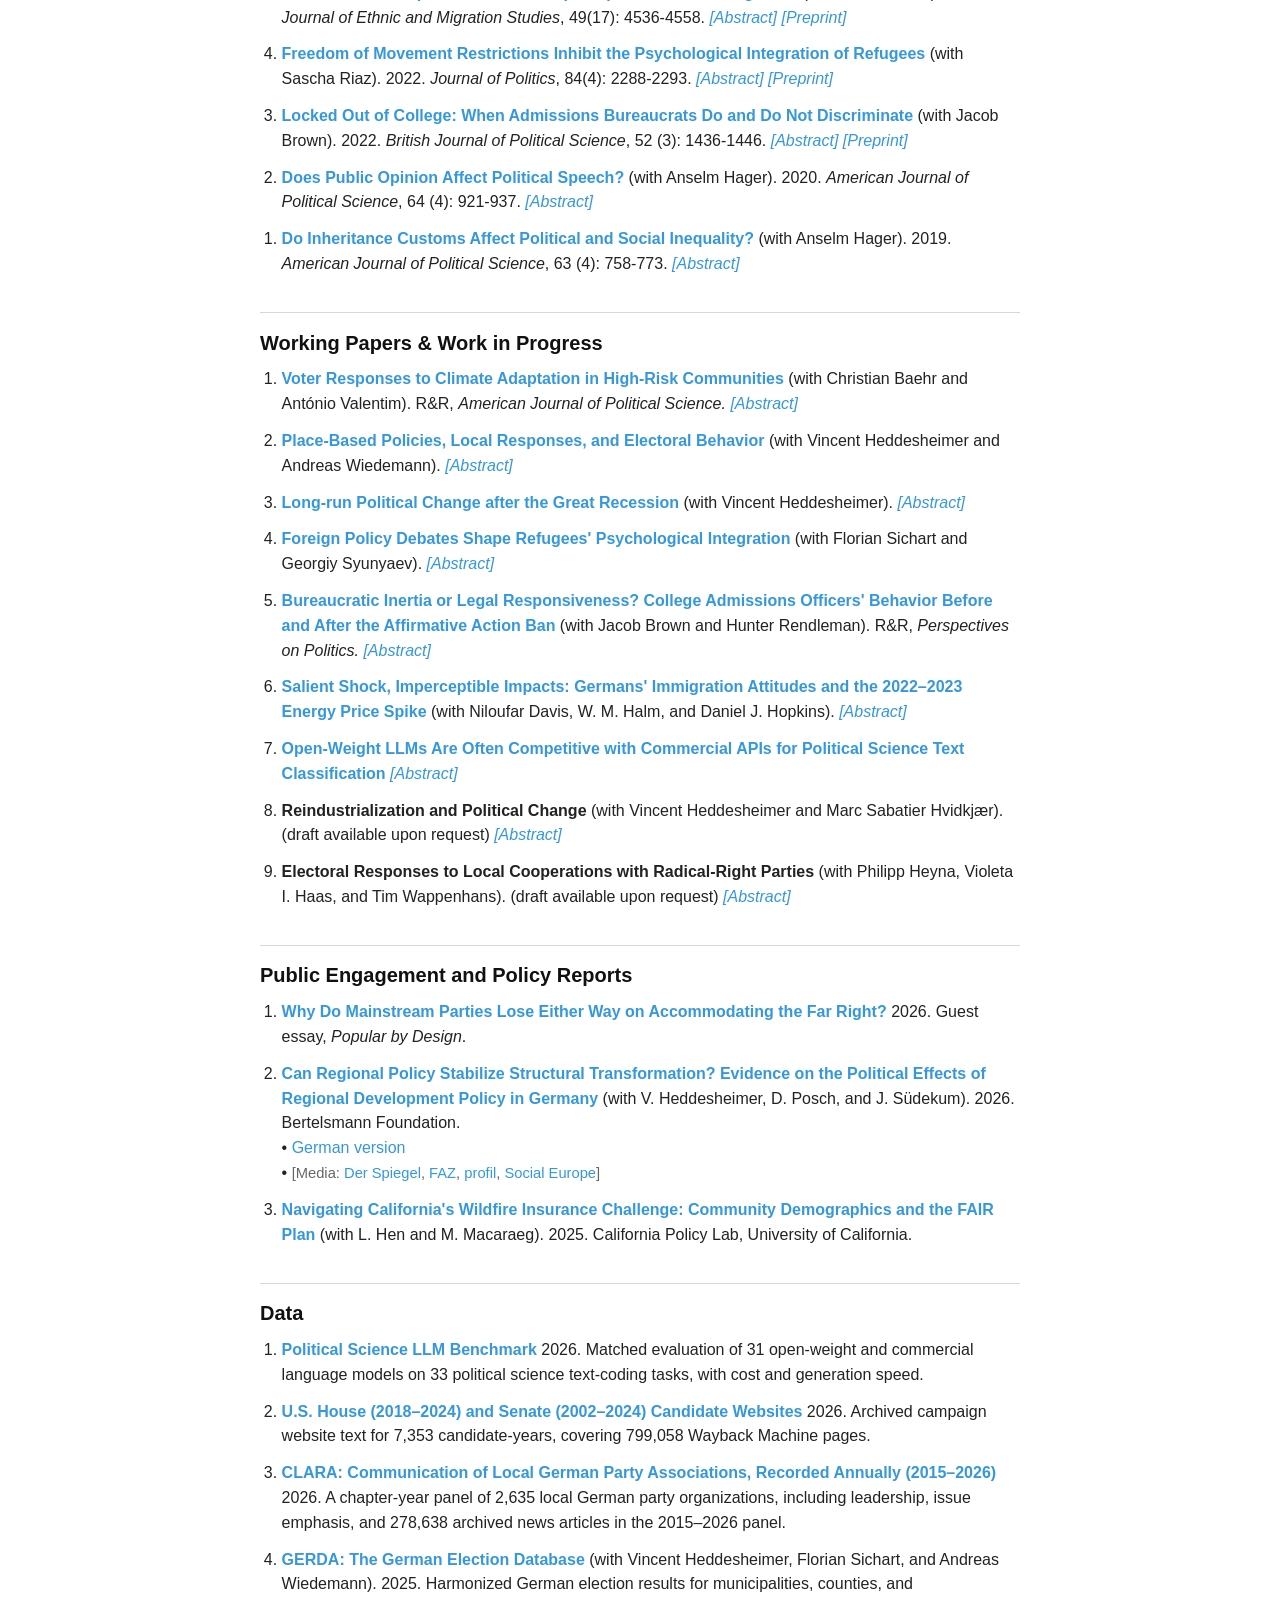
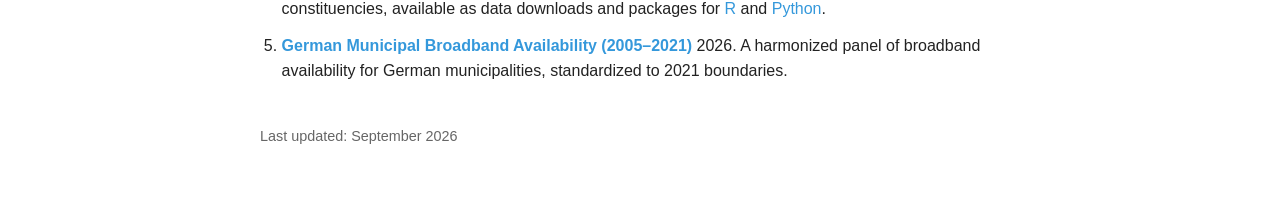
==== commit abae59f1: "Publish the political science LLM benchmark page 31 open-weight and commercial models on 33 text-cod" ====
--- a/index.html
+++ b/index.html
@@ -820,6 +820,11 @@
       <h2 id="data">Data</h2>
       <ol start="1">
         <li>
+          <b><a href="llm-benchmark/">Political Science LLM Benchmark</a></b>
+          2026. Matched evaluation of 31 open-weight and commercial language models on 33
+          political science text-coding tasks, with cost and generation speed.
+        </li>
+        <li>
           <b><a href="candidatewebsites/">U.S. House (2018&ndash;2024) and Senate (2002&ndash;2024) Candidate
               Websites</a></b>
           2026. Archived campaign website text for 7,353 candidate-years, covering 799,058 Wayback Machine
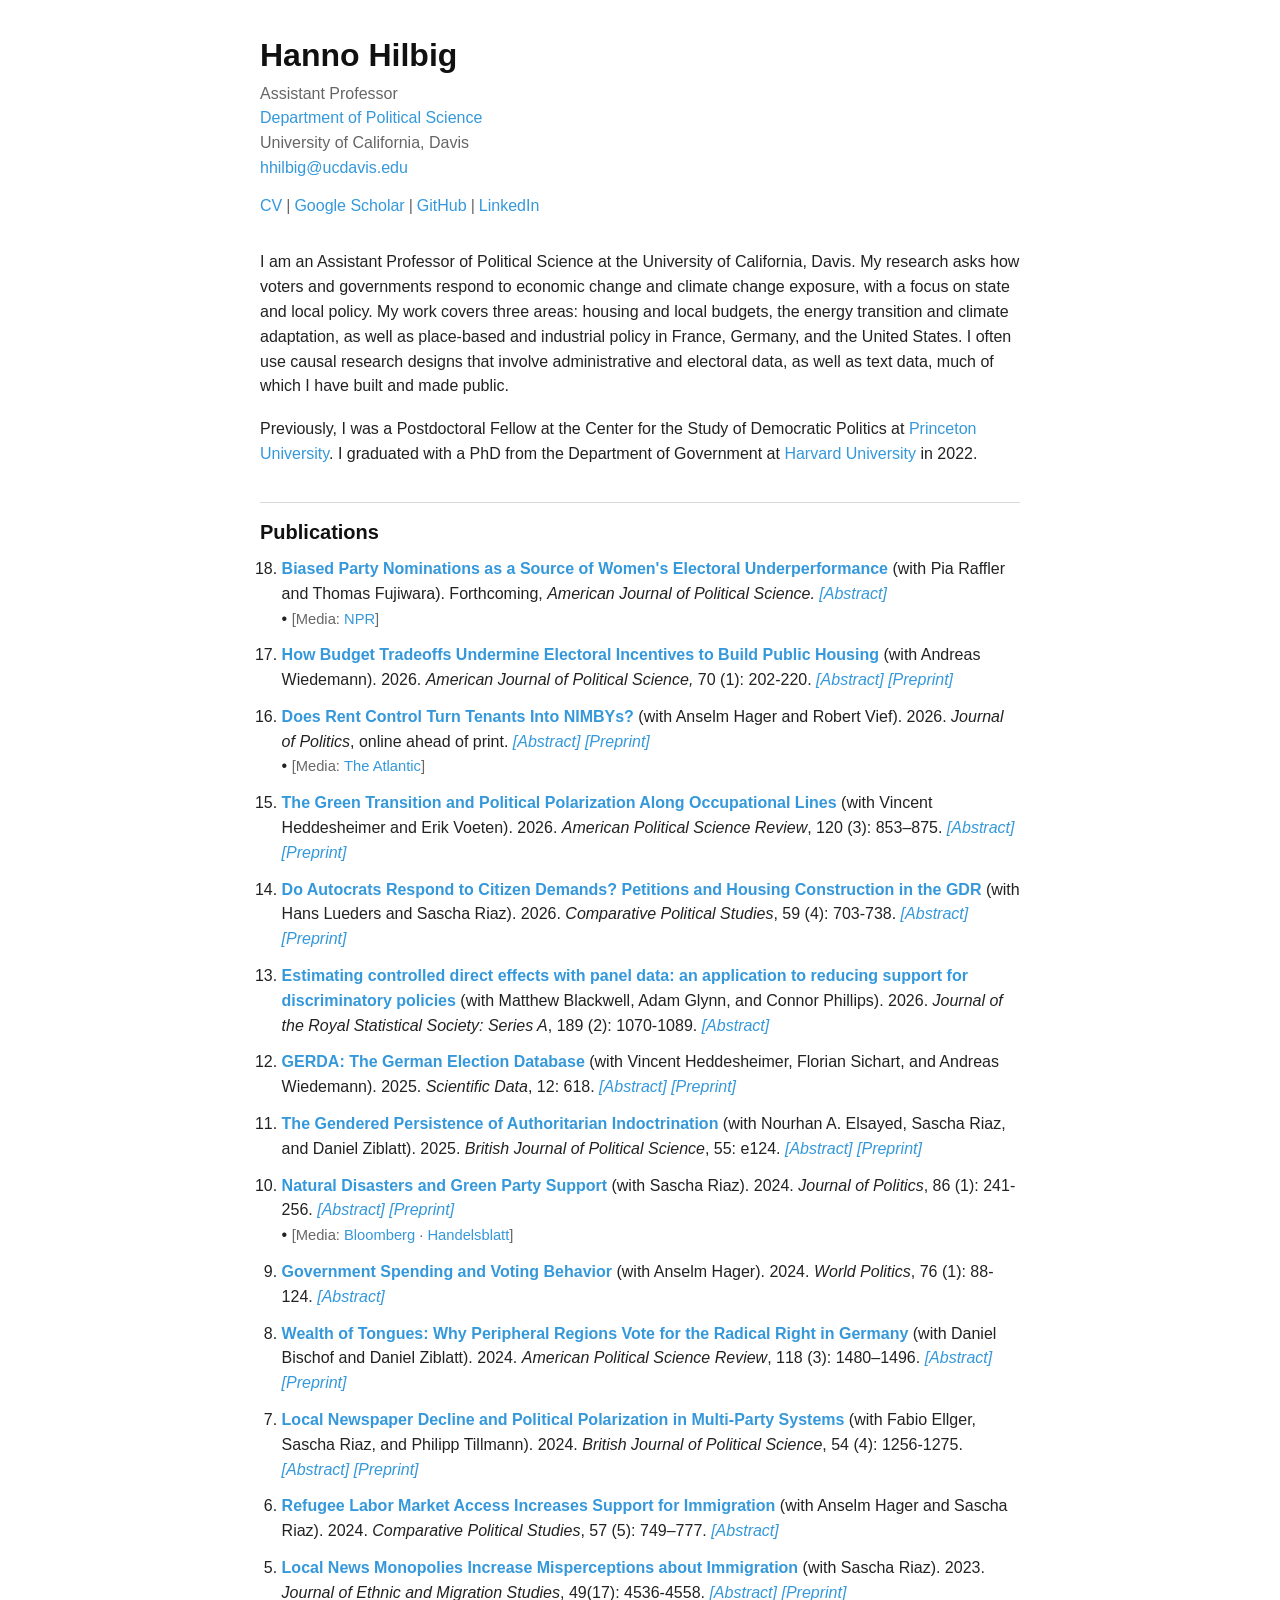
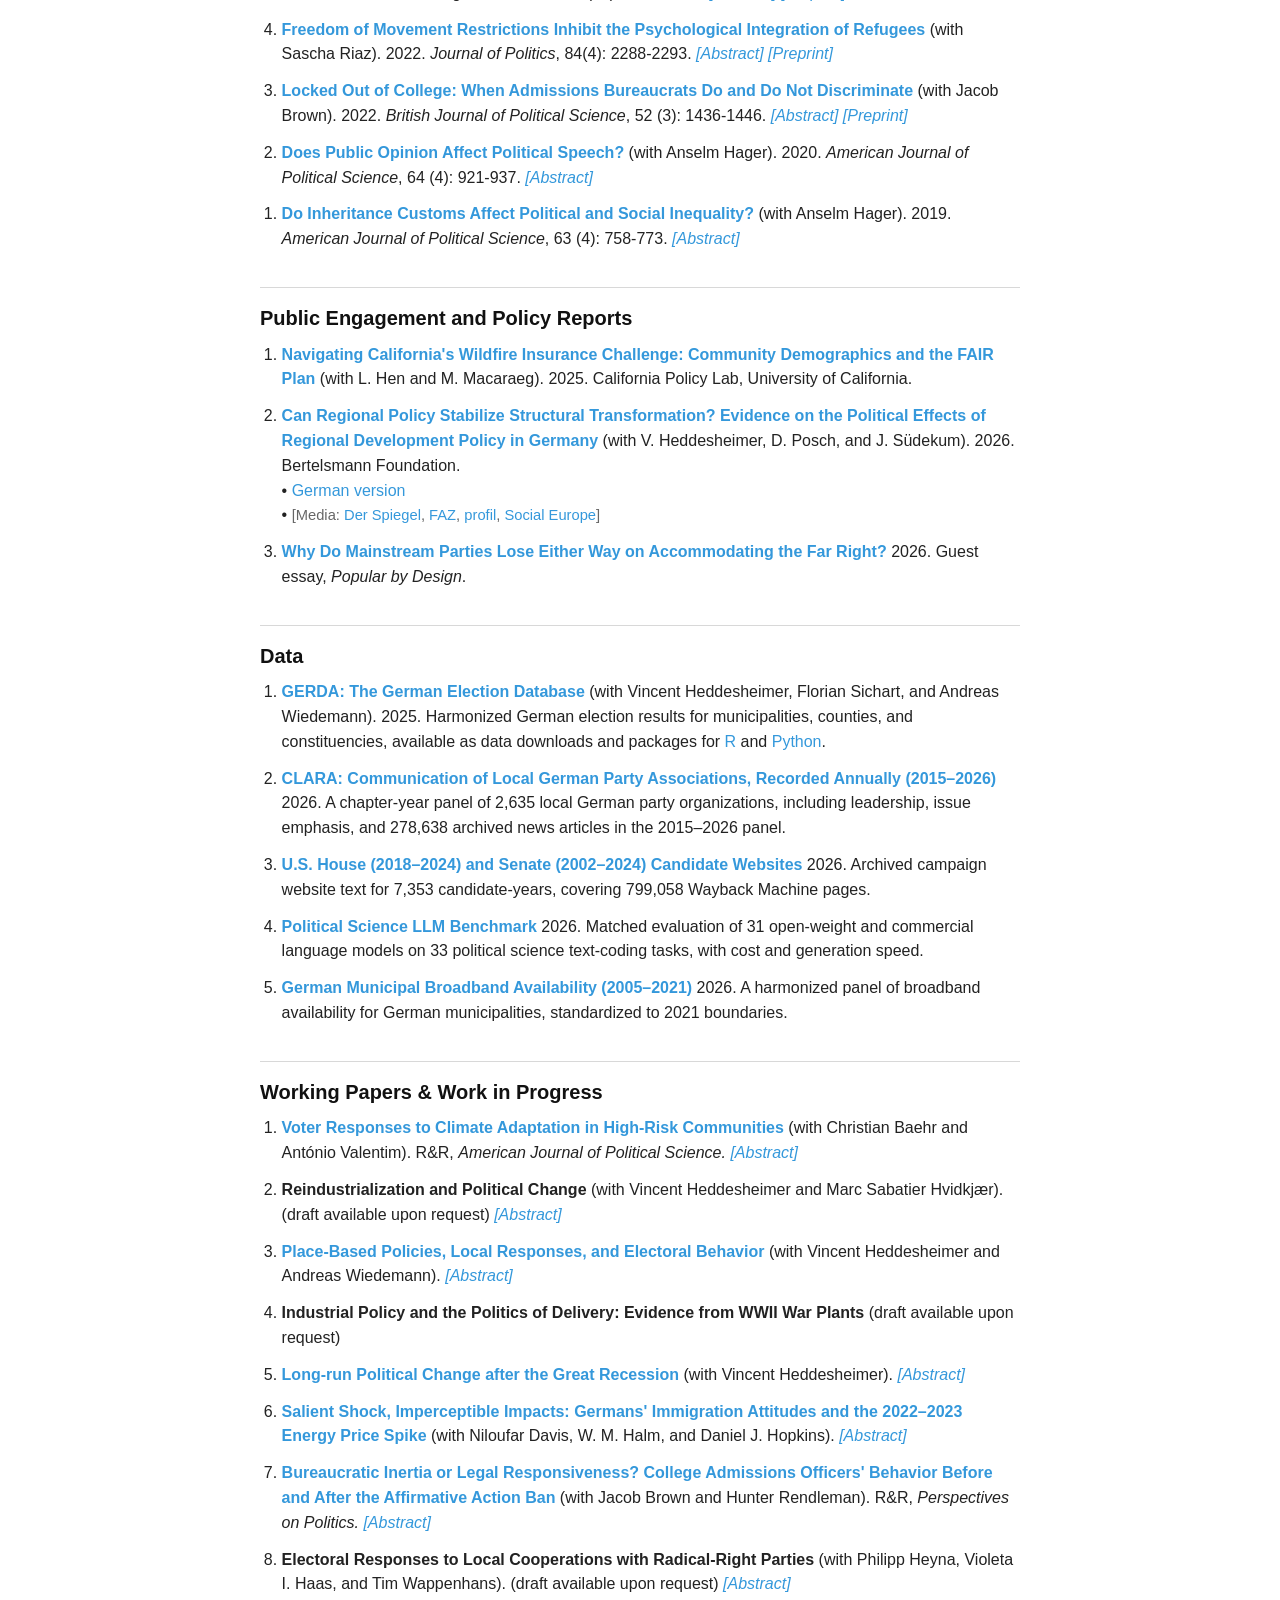
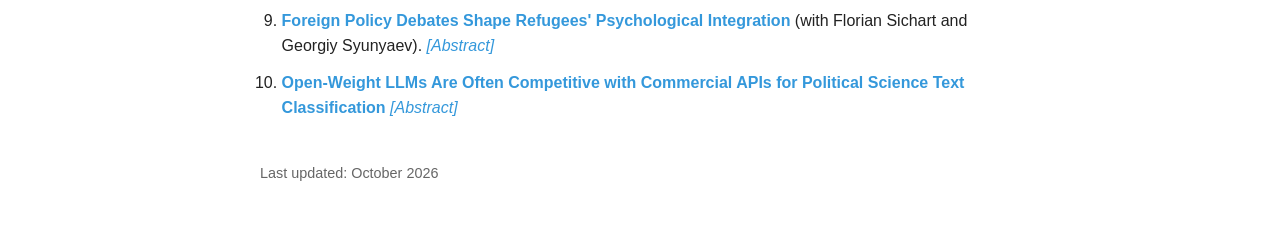
==== commit 054ca923: "Update bio and reorder website sections for job market New bio naming housing and local budgets, ene" ====
--- a/index.html
+++ b/index.html
@@ -115,14 +115,11 @@
 
     <main>
       <p>I am an Assistant Professor of Political Science at the University of California, Davis. My research
-        investigates the
-        relationship between economic change, voter behavior and policy responses in advanced democracies. I examine how
-        citizens and electoral
-        politics respond to major structural shifts, with a primary focus on disruptions in labor markets, the green
-        transition,
-        and persistent regional inequality. My work leverages a range of
-        research
-        designs and data sources, including natural experiments, large-scale surveys and administrative data.</p>
+        asks how voters and governments respond to economic change and climate change exposure, with a focus on state
+        and local policy. My work covers three areas: housing and local budgets, the energy transition and climate
+        adaptation, as well as place-based and industrial policy in France, Germany, and the United States. I often use
+        causal research designs that involve administrative and electoral data, as well as text data, much of which I
+        have built and made public.</p>
 
       <p>Previously, I was a Postdoctoral Fellow at the Center for the Study of Democratic Politics at <a
           href="https://csdp.princeton.edu/">Princeton University</a>. I graduated with a PhD from the Department of
@@ -135,7 +132,7 @@
       <ol reversed>
         <li>
           <b><a href="https://osf.io/preprints/osf/hgc2z">Biased Party Nominations as a Source of Women's Electoral Underperformance</a></b>
-          (with Pia Raffler and Thomas Fujiwara). Conditionally accepted pending replication review, <i>American Journal of Political Science.</i>
+          (with Pia Raffler and Thomas Fujiwara). Forthcoming, <i>American Journal of Political Science.</i>
           <i><a href="#" role="button" aria-expanded="false" aria-controls="gender" onclick="toggle_visibility('gender', event); return false;">[Abstract]</a></i>
           <div id="gender" style="display:none;">
             What accounts for differences in electoral success between male and female candidates? We argue that parties
@@ -157,6 +154,64 @@
           <br>
           • <span class="media-links">[Media: <a
               href="https://www.capradio.org/news/npr/story?storyid=g-s1-96043">NPR</a>]</span>
+        </li>
+
+        <li>
+          <b><a href="https://onlinelibrary.wiley.com/doi/10.1111/ajps.12939?af=R">How Budget Tradeoffs Undermine
+              Electoral Incentives to Build Public Housing</a></b>
+          (with Andreas Wiedemann). 2026. <i>American Journal of Political Science,</i> 70 (1): 202-220.
+          <i><a href="#" role="button" aria-expanded="false" aria-controls="housing" onclick="toggle_visibility('housing', event); return false;">[Abstract]</a></i>
+          <i><a href="https://osf.io/preprints/osf/cf8ut_v1">[Preprint]</a></i>
+          <div id="housing" style="display:none;">
+            Housing shortages and rising rents have increased demands for affordable housing. In this paper, we examine
+            whether
+            electoral constraints can undermine local politicians' incentives to build public housing. Empirically, we
+            draw on the
+            full-count census of all housing built in Germany, data on 19,685 local elections between 1989 and 2011, and
+            an original
+            survey. Using a difference-in-differences design, we demonstrate that incumbents are not rewarded, but
+            rather experience
+            moderate electoral losses after constructing new public housing. We then show that these losses are not
+            primarily driven
+            by homeowner opposition or native–foreigner competition. Instead, electoral punishment is largest in
+            economically
+            disadvantaged municipalities with relatively affordable housing, as voters prioritize spending in other
+            local policy
+            areas that are crowded out by public housing. Survey evidence demonstrates that electoral constraints emerge
+            when
+            voters' short-term spending preferences conflict with municipalities' long-term goals to provide affordable
+            housing.
+
+          </div>
+        </li>
+
+        <li>
+          <b><a href="https://www.journals.uchicago.edu/doi/abs/10.1086/738581">Does Rent Control Turn Tenants Into
+              NIMBYs?</a></b>
+          (with Anselm Hager and Robert Vief). 2026. <i>Journal of Politics</i>, online ahead of print.
+          <i><a href="#" role="button" aria-expanded="false" aria-controls="nimby" onclick="toggle_visibility('nimby', event); return false;">[Abstract]</a></i>
+          <i><a href="https://osf.io/kwjem">[Preprint]</a></i>
+          <div id="nimby" style="display:none;">
+            Affordable housing is a key challenge of the 21st century. A pivotal driver of growing housing prices is
+            residents' opposition to construction, a phenomenon known as NIMBYism ("Not In My Backyard"). To make
+            housing more
+            affordable, city governments are increasingly implementing rent control policies. Does rent control—by
+            making
+            tenants more likely to stay in their apartments—spark NIMBYism and thus exacerbate the housing crisis? We
+            study
+            the case of Berlin, which recently passed a sweeping rent control law. Leveraging two discontinuities in the
+            policy, we show that rent control made tenants less NIMBY. Specifically, tenants in rent-controlled
+            apartments
+            became more likely to approve of local-level construction and immigration, compared to tenants in
+            non-rent-controlled apartments. We argue that the decline in NIMBYism is likely due to an economic channel.
+            Tenants in urban centers associate construction and immigration with displacement pressures and
+            gentrification.
+            Rent control alleviates these concerns by providing financial and residential security.
+          </div>
+          <br>
+          • <span class="media-links">[Media: <a
+              href="https://www.theatlantic.com/economy/archive/2025/11/mamdani-housing-rent-control/684790/">The
+              Atlantic</a>]</span>
         </li>
 
         <li>
@@ -188,29 +243,6 @@
         </li>
 
         <li>
-          <b><a href="https://doi.org/10.1093/jrsssa/qnaf042">Estimating controlled direct effects with panel data: an
-              application to reducing support for discriminatory policies</a></b>
-          (with Matthew Blackwell, Adam Glynn, and Connor Phillips). 2026. <i>Journal of the Royal
-            Statistical Society: Series A</i>, 189 (2): 1070-1089.
-          <i><a href="#" role="button" aria-expanded="false" aria-controls="did" onclick="toggle_visibility('did', event); return false;">[Abstract]</a></i>
-          <div id="did" style="display:none;">
-            Recent experimental studies in the social sciences have demonstrated that perspective-taking conversations
-            are effective at reducing prejudicial attitudes and support for discriminatory policies. We ask if such
-            interventions can directly affect policy views without changing prejudice. Unfortunately, the identification
-            of the controlled direct effect—the natural causal quantity of interest for this question—has required
-            strong selection-on-observables assumptions for any mediator. We leverage a recent experimental study with
-            multiple survey waves of follow-up to identify and estimate the controlled direct effect using the changes
-            in the outcome and mediator over time assuming parallel trends in the potential outcomes. This design allows
-            us to weaken the identification assumptions to allow for linear and time-constant unmeasured confounding
-            between the mediator and the outcome. We develop a semiparametrically efficient and doubly robust estimator
-            for these quantities along with a sensitivity analysis for the key identifying assumption of parallel
-            trends. Contrary to what traditional methods find, our approach estimates a controlled direct effect of
-            perspective-taking conversations when subjective feelings are neutral but not positive or negative, and this
-            result is robust to moderate departures from parallel trends.
-          </div>
-        </li>
-
-        <li>
           <b><a href="https://doi.org/10.1177/00104140251342919">Do Autocrats Respond to Citizen
               Demands? Petitions and Housing Construction in the GDR</a></b>
           (with Hans Lueders and Sascha Riaz). 2026. <i>Comparative Political Studies</i>, 59 (4): 703-738.
@@ -236,61 +268,47 @@
         </li>
 
         <li>
-          <b><a href="https://onlinelibrary.wiley.com/doi/10.1111/ajps.12939?af=R">How Budget Tradeoffs Undermine
-              Electoral Incentives to Build Public Housing</a></b>
-          (with Andreas Wiedemann). 2026. <i>American Journal of Political Science,</i> 70 (1): 202-220.
-          <i><a href="#" role="button" aria-expanded="false" aria-controls="housing" onclick="toggle_visibility('housing', event); return false;">[Abstract]</a></i>
-          <i><a href="https://osf.io/preprints/osf/cf8ut_v1">[Preprint]</a></i>
-          <div id="housing" style="display:none;">
-            Housing shortages and rising rents have increased demands for affordable housing. In this paper, we examine
-            whether
-            electoral constraints can undermine local politicians' incentives to build public housing. Empirically, we
-            draw on the
-            full-count census of all housing built in Germany, data on 19,685 local elections between 1989 and 2011, and
-            an original
-            survey. Using a difference-in-differences design, we demonstrate that incumbents are not rewarded, but
-            rather experience
-            moderate electoral losses after constructing new public housing. We then show that these losses are not
-            primarily driven
-            by homeowner opposition or native–foreigner competition. Instead, electoral punishment is largest in
-            economically
-            disadvantaged municipalities with relatively affordable housing, as voters prioritize spending in other
-            local policy
-            areas that are crowded out by public housing. Survey evidence demonstrates that electoral constraints emerge
-            when
-            voters' short-term spending preferences conflict with municipalities' long-term goals to provide affordable
-            housing.
-
-          </div>
-        </li>
-
-        <li>
-          <b><a href="https://www.journals.uchicago.edu/doi/abs/10.1086/738581">Does Rent Control Turn Tenants Into
-              NIMBYs?</a></b>
-          (with Anselm Hager and Robert Vief). 2025. <i>Journal of Politics</i>, online ahead of print.
-          <i><a href="#" role="button" aria-expanded="false" aria-controls="nimby" onclick="toggle_visibility('nimby', event); return false;">[Abstract]</a></i>
-          <i><a href="https://osf.io/kwjem">[Preprint]</a></i>
-          <div id="nimby" style="display:none;">
-            Affordable housing is a key challenge of the 21st century. A pivotal driver of growing housing prices is
-            residents' opposition to construction, a phenomenon known as NIMBYism ("Not In My Backyard"). To make
-            housing more
-            affordable, city governments are increasingly implementing rent control policies. Does rent control—by
-            making
-            tenants more likely to stay in their apartments—spark NIMBYism and thus exacerbate the housing crisis? We
-            study
-            the case of Berlin, which recently passed a sweeping rent control law. Leveraging two discontinuities in the
-            policy, we show that rent control made tenants less NIMBY. Specifically, tenants in rent-controlled
-            apartments
-            became more likely to approve of local-level construction and immigration, compared to tenants in
-            non-rent-controlled apartments. We argue that the decline in NIMBYism is likely due to an economic channel.
-            Tenants in urban centers associate construction and immigration with displacement pressures and
-            gentrification.
-            Rent control alleviates these concerns by providing financial and residential security.
-          </div>
-          <br>
-          • <span class="media-links">[Media: <a
-              href="https://www.theatlantic.com/economy/archive/2025/11/mamdani-housing-rent-control/684790/">The
-              Atlantic</a>]</span>
+          <b><a href="https://doi.org/10.1093/jrsssa/qnaf042">Estimating controlled direct effects with panel data: an
+              application to reducing support for discriminatory policies</a></b>
+          (with Matthew Blackwell, Adam Glynn, and Connor Phillips). 2026. <i>Journal of the Royal
+            Statistical Society: Series A</i>, 189 (2): 1070-1089.
+          <i><a href="#" role="button" aria-expanded="false" aria-controls="did" onclick="toggle_visibility('did', event); return false;">[Abstract]</a></i>
+          <div id="did" style="display:none;">
+            Recent experimental studies in the social sciences have demonstrated that perspective-taking conversations
+            are effective at reducing prejudicial attitudes and support for discriminatory policies. We ask if such
+            interventions can directly affect policy views without changing prejudice. Unfortunately, the identification
+            of the controlled direct effect—the natural causal quantity of interest for this question—has required
+            strong selection-on-observables assumptions for any mediator. We leverage a recent experimental study with
+            multiple survey waves of follow-up to identify and estimate the controlled direct effect using the changes
+            in the outcome and mediator over time assuming parallel trends in the potential outcomes. This design allows
+            us to weaken the identification assumptions to allow for linear and time-constant unmeasured confounding
+            between the mediator and the outcome. We develop a semiparametrically efficient and doubly robust estimator
+            for these quantities along with a sensitivity analysis for the key identifying assumption of parallel
+            trends. Contrary to what traditional methods find, our approach estimates a controlled direct effect of
+            perspective-taking conversations when subjective feelings are neutral but not positive or negative, and this
+            result is robust to moderate departures from parallel trends.
+          </div>
+        </li>
+
+        <li>
+          <b><a href="https://doi.org/10.1038/s41597-025-04811-5">GERDA: The German Election Database</a></b>
+          (with Vincent Heddesheimer, Florian Sichart, and Andreas Wiedemann). 2025. <i>Scientific Data</i>, 12: 618.
+          <i><a href="#" role="button" aria-expanded="false" aria-controls="gerda" onclick="toggle_visibility('gerda', event); return false;">[Abstract]</a></i>
+          <i><a href="https://osf.io/preprints/socarxiv/q28ex">[Preprint]</a></i>
+          <div id="gerda" style="display:none;">
+            Elections are the key mechanism through which voters hold elected officials accountable. The partisan
+            composition of local, state, and federal governments, in turn, shapes policy choices and public goods
+            provision. Yet studying representation, government responsiveness, and partisan politics across multiple
+            levels of government—especially at the local level—has been difficult due to inconsistently reported,
+            incomplete, or insufficiently harmonized election data at small geographic scales. This paper introduces
+            GERDA (https://www.german-elections.com/), a panel dataset of local, state, and federal election results in
+            Germany at the municipality level spanning the past three decades. GERDA includes turnout and vote shares
+            for all major parties and resolves challenges arising from municipal boundary changes and joint mail-in
+            voting districts, yielding a consistent panel of municipalities in their 2021 boundaries. We also provide
+            municipal and county boundary shapefiles to facilitate spatial analyses. Our dataset enables new research on
+            partisan politics, policy responsiveness, and political representation at fine-grained geographic scales and
+            over time.
+          </div>
         </li>
 
         <li>
@@ -324,23 +342,80 @@
         </li>
 
         <li>
-          <b><a href="https://doi.org/10.1038/s41597-025-04811-5">GERDA: The German Election Database</a></b>
-          (with Vincent Heddesheimer, Florian Sichart, and Andreas Wiedemann). 2025. <i>Scientific Data</i>, 12: 618.
-          <i><a href="#" role="button" aria-expanded="false" aria-controls="gerda" onclick="toggle_visibility('gerda', event); return false;">[Abstract]</a></i>
-          <i><a href="https://osf.io/preprints/socarxiv/q28ex">[Preprint]</a></i>
-          <div id="gerda" style="display:none;">
-            Elections are the key mechanism through which voters hold elected officials accountable. The partisan
-            composition of local, state, and federal governments, in turn, shapes policy choices and public goods
-            provision. Yet studying representation, government responsiveness, and partisan politics across multiple
-            levels of government—especially at the local level—has been difficult due to inconsistently reported,
-            incomplete, or insufficiently harmonized election data at small geographic scales. This paper introduces
-            GERDA (https://www.german-elections.com/), a panel dataset of local, state, and federal election results in
-            Germany at the municipality level spanning the past three decades. GERDA includes turnout and vote shares
-            for all major parties and resolves challenges arising from municipal boundary changes and joint mail-in
-            voting districts, yielding a consistent panel of municipalities in their 2021 boundaries. We also provide
-            municipal and county boundary shapefiles to facilitate spatial analyses. Our dataset enables new research on
-            partisan politics, policy responsiveness, and political representation at fine-grained geographic scales and
-            over time.
+          <b><a href="https://www.journals.uchicago.edu/doi/abs/10.1086/726917">Natural Disasters and Green Party
+              Support</a></b>
+          (with Sascha Riaz). 2024. <i>Journal of Politics</i>, 86 (1): 241-256.
+          <i><a href="#" role="button" aria-expanded="false" aria-controls="flood" onclick="toggle_visibility('flood', event); return false;">[Abstract]</a></i>
+          <i><a href="https://osf.io/3k64w/">[Preprint]</a></i>
+          <div id="flood" style="display:none;">
+            A growing literature shows that extreme weather events induce pro-environment attitudes. We examine the
+            political
+            effects of a severe flood shortly before the 2021 German federal election. Drawing on about 600,000 survey
+            responses and electoral data, we assess how flooding affected (i) the perceived salience of climate change,
+            (ii)
+            self-reported Green Party support, and (iii) Green Party voting in federal elections. We find that even
+            severe
+            local flooding had little to no effect on these outcomes. Additional evidence supports two mechanisms
+            underlying
+            this finding: nationwide rather than local effects of severe disasters, and voter demands for disaster
+            relief
+            rather than climate change prevention. We test the former mechanism using a regression discontinuity design
+            and
+            find that the flood increased nationwide Green Party support, although this effect persists for only two
+            weeks.
+            Our results shed new light on the precise duration and geographic scope of the political effects of natural
+            disasters.
+          </div>
+          <br>
+          • <span class="media-links">[Media: <a
+              href="https://www.bloomberg.com/news/articles/2024-09-16/surviving-a-climate-disaster-isn-t-likely-to-change-how-you-vote">Bloomberg</a>
+            · <a
+              href="https://www.handelsblatt.com/politik/deutschland/klimakrise-warum-hochwasser-den-gruenen-keine-neuen-stimmen-bringt/100069856.html">Handelsblatt</a>]</span>
+        </li>
+
+        <li>
+          <b><a href="https://muse.jhu.edu/pub/1/article/916342">Government Spending and Voting Behavior</a></b>
+          (with Anselm Hager). 2024. <i>World Politics</i>, 76 (1): 88-124.
+          <i><a href="#" role="button" aria-expanded="false" aria-controls="census" onclick="toggle_visibility('census', event); return false;">[Abstract]</a></i>
+          <div id="census" style="display:none;">
+            Does government spending on public goods affect the vote choice of citizens? On the one hand, voters have
+            been
+            characterized as "fiscal conservatives" who may turn toward conservative parties when government spending
+            goes up.
+            On the other hand, increased spending may signal that the economy is doing well, which makes progressive
+            parties a
+            more viable option. To adjudicate between both hypotheses, this paper draws on a natural experiment, which
+            created
+            exogenous variation in government spending. A discontinuity in the 2011 German census meant that some
+            municipalities saw an unforeseen increase in budgets. Using a regression discontinuity design, we show that
+            the
+            increase in budgets and subsequent spending on public goods benefited left-leaning parties, but had no
+            effect on
+            incumbent support. To parse out the causal channel, we rely on panel evidence and demonstrate that treated
+            residents viewed their economic situation more favorably, which led them to espouse progressive parties.
+          </div>
+        </li>
+
+        <li>
+          <b><a href="https://doi.org/10.1017/S0003055423000862">Wealth of Tongues: Why Peripheral Regions Vote for the
+              Radical Right in Germany</a></b>
+          (with Daniel Bischof and Daniel Ziblatt). 2024. <i>American Political Science Review</i>, 118 (3): 1480–1496.
+          <i><a href="#" role="button" aria-expanded="false" aria-controls="dialect" onclick="toggle_visibility('dialect', event); return false;">[Abstract]</a></i>
+          <i><a href="https://osf.io/preprints/socarxiv/syr84/">[Preprint]</a></i>
+          <div id="dialect" style="display:none;">
+            Why is support for the radical right higher in some geographic locations than others? This paper argues that
+            what
+            is frequently classified as the "rural" bases of radical right support in previous research is in part the
+            result
+            of something different: communities that were in the historical "periphery" in the center-periphery
+            conflicts of
+            modern nation-state formation. Inspired by a classic state-building literature that emphasizes the
+            prevalence of a
+            "wealth of tongues" (Weber 1976)—or nonstandard linguistic dialects in a region—as a definition of the
+            periphery,
+            we use data from more than 725,000 geo-coded responses in a linguistic survey in Germany to show that voters
+            from
+            historically peripheral geographic communities are more likely to vote for the radical right today.
           </div>
         </li>
 
@@ -373,29 +448,6 @@
         </li>
 
         <li>
-          <b><a href="https://doi.org/10.1017/S0003055423000862">Wealth of Tongues: Why Peripheral Regions Vote for the
-              Radical Right in Germany</a></b>
-          (with Daniel Bischof and Daniel Ziblatt). 2024. <i>American Political Science Review</i>, 118 (3): 1480–1496.
-          <i><a href="#" role="button" aria-expanded="false" aria-controls="dialect" onclick="toggle_visibility('dialect', event); return false;">[Abstract]</a></i>
-          <i><a href="https://osf.io/preprints/socarxiv/syr84/">[Preprint]</a></i>
-          <div id="dialect" style="display:none;">
-            Why is support for the radical right higher in some geographic locations than others? This paper argues that
-            what
-            is frequently classified as the "rural" bases of radical right support in previous research is in part the
-            result
-            of something different: communities that were in the historical "periphery" in the center-periphery
-            conflicts of
-            modern nation-state formation. Inspired by a classic state-building literature that emphasizes the
-            prevalence of a
-            "wealth of tongues" (Weber 1976)—or nonstandard linguistic dialects in a region—as a definition of the
-            periphery,
-            we use data from more than 725,000 geo-coded responses in a linguistic survey in Germany to show that voters
-            from
-            historically peripheral geographic communities are more likely to vote for the radical right today.
-          </div>
-        </li>
-
-        <li>
           <b><a href="https://journals.sagepub.com/doi/abs/10.1177/00104140231178733">Refugee Labor Market Access
               Increases Support for Immigration</a></b>
           (with Anselm Hager and Sascha Riaz). 2024. <i>Comparative Political Studies</i>, 57 (5): 749–777.
@@ -413,61 +465,6 @@
             labor market were two percentage points more likely to vote for pro-migration parties across both state and
             federal elections. Additional survey analyses suggest that our results are driven by positive native-refugee
             interactions in the workplace.
-          </div>
-        </li>
-
-        <li>
-          <b><a href="https://www.journals.uchicago.edu/doi/abs/10.1086/726917">Natural Disasters and Green Party
-              Support</a></b>
-          (with Sascha Riaz). 2024. <i>Journal of Politics</i>, 86 (1): 241-256.
-          <i><a href="#" role="button" aria-expanded="false" aria-controls="flood" onclick="toggle_visibility('flood', event); return false;">[Abstract]</a></i>
-          <i><a href="https://osf.io/3k64w/">[Preprint]</a></i>
-          <div id="flood" style="display:none;">
-            A growing literature shows that extreme weather events induce pro-environment attitudes. We examine the
-            political
-            effects of a severe flood shortly before the 2021 German federal election. Drawing on about 600,000 survey
-            responses and electoral data, we assess how flooding affected (i) the perceived salience of climate change,
-            (ii)
-            self-reported Green Party support, and (iii) Green Party voting in federal elections. We find that even
-            severe
-            local flooding had little to no effect on these outcomes. Additional evidence supports two mechanisms
-            underlying
-            this finding: nationwide rather than local effects of severe disasters, and voter demands for disaster
-            relief
-            rather than climate change prevention. We test the former mechanism using a regression discontinuity design
-            and
-            find that the flood increased nationwide Green Party support, although this effect persists for only two
-            weeks.
-            Our results shed new light on the precise duration and geographic scope of the political effects of natural
-            disasters.
-          </div>
-          <br>
-          • <span class="media-links">[Media: <a
-              href="https://www.bloomberg.com/news/articles/2024-09-16/surviving-a-climate-disaster-isn-t-likely-to-change-how-you-vote">Bloomberg</a>
-            · <a
-              href="https://www.handelsblatt.com/politik/deutschland/klimakrise-warum-hochwasser-den-gruenen-keine-neuen-stimmen-bringt/100069856.html">Handelsblatt</a>]</span>
-        </li>
-
-        <li>
-          <b><a href="https://muse.jhu.edu/pub/1/article/916342">Government Spending and Voting Behavior</a></b>
-          (with Anselm Hager). 2024. <i>World Politics</i>, 76 (1): 88-124.
-          <i><a href="#" role="button" aria-expanded="false" aria-controls="census" onclick="toggle_visibility('census', event); return false;">[Abstract]</a></i>
-          <div id="census" style="display:none;">
-            Does government spending on public goods affect the vote choice of citizens? On the one hand, voters have
-            been
-            characterized as "fiscal conservatives" who may turn toward conservative parties when government spending
-            goes up.
-            On the other hand, increased spending may signal that the economy is doing well, which makes progressive
-            parties a
-            more viable option. To adjudicate between both hypotheses, this paper draws on a natural experiment, which
-            created
-            exogenous variation in government spending. A discontinuity in the 2011 German census meant that some
-            municipalities saw an unforeseen increase in budgets. Using a regression discontinuity design, we show that
-            the
-            increase in budgets and subsequent spending on public goods benefited left-leaning parties, but had no
-            effect on
-            incumbent support. To parse out the causal channel, we rely on panel evidence and demonstrate that treated
-            residents viewed their economic situation more favorably, which led them to espouse progressive parties.
           </div>
         </li>
 
@@ -604,6 +601,78 @@
 
       </ol>
 
+      <h2 id="public-engagement">Public Engagement and Policy Reports</h2>
+      <ol start="1">
+        <li>
+          <b><a
+              href="https://capolicylab.org/navigating-californias-wildfire-insurance-challenge-community-demographics-and-the-fair-plan/">Navigating
+              California's Wildfire Insurance Challenge: Community Demographics and the FAIR Plan</a></b>
+          (with L. Hen and M. Macaraeg). 2025. California Policy Lab, University of California.
+        </li>
+        <li>
+          <b><a
+              href="https://www.bertelsmann-stiftung.de/fileadmin/files/BSt/Publikationen/GrauePublikationen/Study_Can_Regional_Policy_Stabilize_Structural_Transformation.pdf">Can
+              Regional Policy Stabilize Structural Transformation? Evidence on the Political Effects of Regional
+              Development Policy in Germany</a></b>
+          (with V. Heddesheimer, D. Posch, and J. Südekum). 2026. Bertelsmann Foundation.
+          <br>
+          • <a
+              href="https://www.bertelsmann-stiftung.de/de/publikationen/publikation/did/regionalpolitik-als-stabilitaetsanker-im-strukturwandel">German
+              version</a>
+          <br>
+          • <span class="media-links">[Media: <a
+              href="https://www.spiegel.de/wirtschaft/foerderpolitik-in-deutschland-wie-subventionen-den-afd-zuspruch-daempfen-a-fd739e9b-8ce8-427b-aa33-bf86fbfd71bc">Der
+              Spiegel</a>, <a
+              href="https://www.faz.net/aktuell/wirtschaft/mit-gezielten-subventionen-gegen-die-afd-accg-200859446.html">FAZ</a>,
+              <a
+              href="https://www.profil.at/dasfruehstueck/wie-100-euro-stimmen-fuer-afd-und-fpoe-verhindern-koennen/403162232">profil</a>,
+              <a
+              href="https://www.socialeurope.eu/targeted-infrastructure-spending-slows-afd-gains-in-germanys-industrial-heartlands">Social
+              Europe</a>]</span>
+        </li>
+        <li>
+          <b><a href="https://www.popularbydesign.org/p/why-do-mainstream-parties-lose-either">Why Do Mainstream
+              Parties Lose Either Way on Accommodating the Far Right?</a></b>
+          2026. Guest essay, <i>Popular by Design</i>.
+        </li>
+
+      </ol>
+
+      <h2 id="data">Data</h2>
+      <ol start="1">
+        <li>
+          <b><a href="https://www.german-elections.com/">GERDA: The German Election Database</a></b>
+          (with Vincent Heddesheimer, Florian Sichart, and Andreas Wiedemann). 2025. Harmonized German election results
+          for municipalities, counties, and constituencies, available as data downloads and packages for
+          <a href="https://github.com/hhilbig/gerda">R</a> and
+          <a href="https://github.com/hhilbig/gerda-py">Python</a>.
+        </li>
+        <li>
+          <b><a href="localparties/">CLARA: Communication of Local German Party Associations, Recorded Annually
+              (2015&ndash;2026)</a></b>
+          2026. A chapter-year panel of 2,635 local German party organizations, including leadership, issue emphasis,
+          and 278,638 archived news articles in the 2015&ndash;2026 panel.
+        </li>
+        <li>
+          <b><a href="candidatewebsites/">U.S. House (2018&ndash;2024) and Senate (2002&ndash;2024) Candidate
+              Websites</a></b>
+          2026. Archived campaign website text for 7,353 candidate-years, covering 799,058 Wayback Machine
+          pages.
+        </li>
+        <li>
+          <b><a href="llm-benchmark/">Political Science LLM Benchmark</a></b>
+          2026. Matched evaluation of 31 open-weight and commercial language models on 33
+          political science text-coding tasks, with cost and generation speed.
+        </li>
+        <li>
+          <b><a href="https://github.com/hhilbig/broadband">German Municipal Broadband Availability
+              (2005&ndash;2021)</a></b>
+          2026. A harmonized panel of broadband availability for German municipalities, standardized to 2021
+          boundaries.
+        </li>
+
+      </ol>
+
       <h2 id="working-papers">Working Papers &amp; Work in Progress</h2>
       <ol start="1">
 
@@ -613,6 +682,28 @@
           <i><a href="#" role="button" aria-expanded="false" aria-controls="adaptation" onclick="toggle_visibility('adaptation', event); return false;">[Abstract]</a></i>
           <div id="adaptation" style="display:none;">
             As climate impacts intensify, governments increasingly adopt adaptation policies, yet their electoral consequences remain poorly understood. We study electoral effects of moratoria on homeowners insurance nonrenewals after California wildfires. Using a difference-in-differences design exploiting eligibility rules, we find null effects on support for incumbents. To explain, we develop a framework of experience-based accountability, arguing that the electoral effect of adaptation is path-dependent: prior crisis experience sets the standard for what voters perceive as a sufficient policy. Consistent with this, we find modest electoral rewards where prior insurance disruption was limited, but none where it was chronic. Survey evidence indicates that, prior to the policy, residents of high-disruption areas already held more negative and crystallized views of the governor. We offer a framework for the politics of adaptation, showing that credit depends on perceived sufficiency: a standard set not only by the policy, but also by voters' prior experience with the crisis.
+          </div>
+        </li>
+
+        <li>
+          <b>Reindustrialization and Political Change</b>
+          (with Vincent Heddesheimer and Marc Sabatier Hvidkj&aelig;r). (draft available upon request)
+          <i><a href="#" role="button" aria-expanded="false" aria-controls="reindustrialization" onclick="toggle_visibility('reindustrialization', event); return false;">[Abstract]</a></i>
+          <div id="reindustrialization" style="display:none;">
+            Can reindustrialization reverse the political consequences of industrial decline? We study this question
+            in France, where deindustrialization has been a common explanation for far-right support and where recent
+            governments have made the return of production a policy priority. We link establishment-level records of
+            large manufacturing site openings to commune-level manufacturing employment as well as elections between
+            2002 and 2026. Using staggered difference-in-differences designs, we show that new production sites generate
+            sizable gains in local manufacturing employment. The political response to these gains is asymmetric.
+            Incumbent mayors of treated communes become substantially more likely to stand for reelection, behaving as
+            if openings are electorally valuable. Voters respond selectively: far right support does not decline in any
+            election type we study. Far left support falls modestly, concentrated where openings are not knowledge
+            intensive. Governing parties receive no robust average reward. In the 2022 cohort, Macron gains support in
+            declining industrial areas and after trade and craft openings. The pattern is consistent with coarse
+            retrospection over an issue that lacks a partisan owner: visible renewal produces limited and uneven
+            incumbent gains without reducing far-right support. Economic repair does not undo the political
+            consequences of economic loss.
           </div>
         </li>
 
@@ -639,6 +730,10 @@
             understood without considering counteractions by local firms and governments.
           </div>
         </li>
+        <li>
+          <b>Industrial Policy and the Politics of Delivery: Evidence from WWII War Plants</b>
+          (draft available upon request)
+        </li>
 
         <li>
           <b><a href="https://osf.io/preprints/socarxiv/4zjac_v1/">Long-run Political Change after the Great
@@ -656,6 +751,64 @@
             pessimistic about their economic prospects, even as personal finances recovered, and became more supportive
             of social protection. Taken together, the findings suggest that a crisis can durably reshape what affected
             communities demand from government after acute local labor market distress has subsided.
+          </div>
+        </li>
+
+        <li>
+          <b><a href="https://doi.org/10.31235/osf.io/ck7aj_v2">Salient Shock, Imperceptible Impacts: Germans'
+              Immigration Attitudes and the 2022&ndash;2023 Energy Price Spike</a></b>
+          (with Niloufar Davis, W. M. Halm, and Daniel J. Hopkins).
+          <i><a href="#" role="button" aria-expanded="false" aria-controls="energyshock" onclick="toggle_visibility('energyshock', event); return false;">[Abstract]</a></i>
+          <div id="energyshock" style="display:none;">
+            Prior research finds that personal economic experiences typically have limited political impacts but can
+            shape attitudes under certain conditions. Here, we explore a likely case: in Germany, Russia's 2022 invasion
+            of Ukraine led to a dramatic spike in energy prices and an influx of Ukrainian refugees, both widely covered
+            by news media. We use an online panel of German citizens (2022&ndash;2024) to assess the energy shock's impacts
+            on immigration attitudes. Living in areas with larger natural gas price increases (and so higher residential
+            heating costs) is associated with heightened economic distress. Yet we find no systematic evidence that
+            these shocks shifted immigration attitudes over the subsequent 20 months, with minimum detectable effects
+            of 0.10 to 0.18 standard deviations across our five attitude indices. Although extant research documents
+            sizable political responses to some economic shocks, even a large, salient economic shock need not generate
+            exclusionary immigration attitudes.
+          </div>
+        </li>
+
+        <li>
+          <b><a href="https://osf.io/preprints/osf/276kz_v2">Bureaucratic Inertia or Legal Responsiveness? College
+              Admissions Officers' Behavior Before and After the Affirmative Action Ban</a></b>
+          (with Jacob Brown and Hunter Rendleman). R&amp;R, <i>Perspectives on Politics.</i>
+          <i><a href="#" role="button" aria-expanded="false" aria-controls="bureaucratic" onclick="toggle_visibility('bureaucratic', event); return false;">[Abstract]</a></i>
+          <div id="bureaucratic" style="display:none;">
+            How do street-level bureaucrats respond when courts reshape public policy? The 2023 Supreme Court decision
+            striking down affirmative action altered the legal framework around college admissions, prompting
+            speculation about its implications for administrative behavior and minority representation on campus. Yet
+            existing work offers limited evidence on whether -- and how -- bureaucrats adapt to judicial interventions.
+            We investigate whether college admissions officers shift behavior in response to the ruling. We report
+            results from two original field experiments with over 3,000 U.S. admissions offices. In Study 1, we
+            recontact institutions from a 2018 audit testing responsiveness to Black and White applicants, enabling a
+            pre-post comparison. In Study 2, we randomly vary applicant race (Asian, Black, White) and references to the
+            Court's decision. Across both studies, we find no evidence of racial bias, even when the ruling is salient.
+            Together, these null results suggest limits to the judiciary's influence on bureaucratic behavior.
+          </div>
+        </li>
+
+        <li>
+          <b>Electoral Responses to Local Cooperations with Radical-Right Parties</b>
+          (with Philipp Heyna, Violeta I. Haas, and Tim Wappenhans). (draft available upon request)
+          <i><a href="#" role="button" aria-expanded="false" aria-controls="afdcooperation" onclick="toggle_visibility('afdcooperation', event); return false;">[Abstract]</a></i>
+          <div id="afdcooperation" style="display:none;">
+            What are the electoral consequences when mainstream parties break the cordon sanitaire against the radical
+            right? Across Europe, this norm is increasingly under pressure. Initial breaches typically occur at the
+            local level. While existing research focuses on national-level accommodation strategies, we know almost
+            nothing about the effects of local cooperation. Drawing on newly collected data on municipal-level
+            cooperations between the AfD and mainstream parties in East Germany (2019&ndash;2024), we study the electoral
+            effects of joint legislative voting, committee appointments, and similar forms of collaboration. Using
+            two-period and synthetic difference-in-differences designs, we find that cooperations are associated with
+            substantively meaningful electoral losses for the AfD. Penalties are largest when cooperation is highly
+            visible. To shed light on the mechanism, we use local newspaper data to measure issue salience. The evidence
+            is most consistent with cooperation shifting public discourse toward political pragmatism. These results
+            suggest that when the <i>Brandmauer</i> erodes locally, the radical right may pay a short-term electoral
+            price, even as local breaches risk normalizing cooperation at higher levels of government.
           </div>
         </li>
 
@@ -680,44 +833,6 @@
         </li>
 
         <li>
-          <b><a href="https://osf.io/preprints/osf/276kz_v2">Bureaucratic Inertia or Legal Responsiveness? College
-              Admissions Officers' Behavior Before and After the Affirmative Action Ban</a></b>
-          (with Jacob Brown and Hunter Rendleman). R&amp;R, <i>Perspectives on Politics.</i>
-          <i><a href="#" role="button" aria-expanded="false" aria-controls="bureaucratic" onclick="toggle_visibility('bureaucratic', event); return false;">[Abstract]</a></i>
-          <div id="bureaucratic" style="display:none;">
-            How do street-level bureaucrats respond when courts reshape public policy? The 2023 Supreme Court decision
-            striking down affirmative action altered the legal framework around college admissions, prompting
-            speculation about its implications for administrative behavior and minority representation on campus. Yet
-            existing work offers limited evidence on whether -- and how -- bureaucrats adapt to judicial interventions.
-            We investigate whether college admissions officers shift behavior in response to the ruling. We report
-            results from two original field experiments with over 3,000 U.S. admissions offices. In Study 1, we
-            recontact institutions from a 2018 audit testing responsiveness to Black and White applicants, enabling a
-            pre-post comparison. In Study 2, we randomly vary applicant race (Asian, Black, White) and references to the
-            Court's decision. Across both studies, we find no evidence of racial bias, even when the ruling is salient.
-            Together, these null results suggest limits to the judiciary's influence on bureaucratic behavior.
-          </div>
-        </li>
-
-        <li>
-          <b><a href="https://doi.org/10.31235/osf.io/ck7aj_v2">Salient Shock, Imperceptible Impacts: Germans'
-              Immigration Attitudes and the 2022&ndash;2023 Energy Price Spike</a></b>
-          (with Niloufar Davis, W. M. Halm, and Daniel J. Hopkins).
-          <i><a href="#" role="button" aria-expanded="false" aria-controls="energyshock" onclick="toggle_visibility('energyshock', event); return false;">[Abstract]</a></i>
-          <div id="energyshock" style="display:none;">
-            Prior research finds that personal economic experiences typically have limited political impacts but can
-            shape attitudes under certain conditions. Here, we explore a likely case: in Germany, Russia's 2022 invasion
-            of Ukraine led to a dramatic spike in energy prices and an influx of Ukrainian refugees, both widely covered
-            by news media. We use an online panel of German citizens (2022&ndash;2024) to assess the energy shock's impacts
-            on immigration attitudes. Living in areas with larger natural gas price increases (and so higher residential
-            heating costs) is associated with heightened economic distress. Yet we find no systematic evidence that
-            these shocks shifted immigration attitudes over the subsequent 20 months, with minimum detectable effects
-            of 0.10 to 0.18 standard deviations across our five attitude indices. Although extant research documents
-            sizable political responses to some economic shocks, even a large, salient economic shock need not generate
-            exclusionary immigration attitudes.
-          </div>
-        </li>
-
-        <li>
           <b><a href="https://doi.org/10.48550/arXiv.2605.19275">Open-Weight LLMs Are Often Competitive with
               Commercial APIs for Political Science Text Classification</a></b>
           <i><a href="#" role="button" aria-expanded="false" aria-controls="openweightllm" onclick="toggle_visibility('openweightllm', event); return false;">[Abstract]</a></i>
@@ -737,122 +852,10 @@
           </div>
         </li>
 
-        <li>
-          <b>Reindustrialization and Political Change</b>
-          (with Vincent Heddesheimer and Marc Sabatier Hvidkj&aelig;r). (draft available upon request)
-          <i><a href="#" role="button" aria-expanded="false" aria-controls="reindustrialization" onclick="toggle_visibility('reindustrialization', event); return false;">[Abstract]</a></i>
-          <div id="reindustrialization" style="display:none;">
-            Can reindustrialization reverse the political consequences of industrial decline? We study this question
-            in France, where deindustrialization has been a common explanation for far-right support and where recent
-            governments have made the return of production a policy priority. We link establishment-level records of
-            large manufacturing site openings to commune-level manufacturing employment as well as elections between
-            2002 and 2026. Using staggered difference-in-differences designs, we show that new production sites generate
-            sizable gains in local manufacturing employment. The political response to these gains is asymmetric.
-            Incumbent mayors of treated communes become substantially more likely to stand for reelection, behaving as
-            if openings are electorally valuable. Voters respond selectively: far right support does not decline in any
-            election type we study. Far left support falls modestly, concentrated where openings are not knowledge
-            intensive. Governing parties receive no robust average reward. In the 2022 cohort, Macron gains support in
-            declining industrial areas and after trade and craft openings. The pattern is consistent with coarse
-            retrospection over an issue that lacks a partisan owner: visible renewal produces limited and uneven
-            incumbent gains without reducing far-right support. Economic repair does not undo the political
-            consequences of economic loss.
-          </div>
-        </li>
-
-        <li>
-          <b>Electoral Responses to Local Cooperations with Radical-Right Parties</b>
-          (with Philipp Heyna, Violeta I. Haas, and Tim Wappenhans). (draft available upon request)
-          <i><a href="#" role="button" aria-expanded="false" aria-controls="afdcooperation" onclick="toggle_visibility('afdcooperation', event); return false;">[Abstract]</a></i>
-          <div id="afdcooperation" style="display:none;">
-            What are the electoral consequences when mainstream parties break the cordon sanitaire against the radical
-            right? Across Europe, this norm is increasingly under pressure. Initial breaches typically occur at the
-            local level. While existing research focuses on national-level accommodation strategies, we know almost
-            nothing about the effects of local cooperation. Drawing on newly collected data on municipal-level
-            cooperations between the AfD and mainstream parties in East Germany (2019&ndash;2024), we study the electoral
-            effects of joint legislative voting, committee appointments, and similar forms of collaboration. Using
-            two-period and synthetic difference-in-differences designs, we find that cooperations are associated with
-            substantively meaningful electoral losses for the AfD. Penalties are largest when cooperation is highly
-            visible. To shed light on the mechanism, we use local newspaper data to measure issue salience. The evidence
-            is most consistent with cooperation shifting public discourse toward political pragmatism. These results
-            suggest that when the <i>Brandmauer</i> erodes locally, the radical right may pay a short-term electoral
-            price, even as local breaches risk normalizing cooperation at higher levels of government.
-          </div>
-        </li>
-
       </ol>
 
-      <h2 id="public-engagement">Public Engagement and Policy Reports</h2>
-      <ol start="1">
-        <li>
-          <b><a href="https://www.popularbydesign.org/p/why-do-mainstream-parties-lose-either">Why Do Mainstream
-              Parties Lose Either Way on Accommodating the Far Right?</a></b>
-          2026. Guest essay, <i>Popular by Design</i>.
-        </li>
-        <li>
-          <b><a
-              href="https://www.bertelsmann-stiftung.de/fileadmin/files/BSt/Publikationen/GrauePublikationen/Study_Can_Regional_Policy_Stabilize_Structural_Transformation.pdf">Can
-              Regional Policy Stabilize Structural Transformation? Evidence on the Political Effects of Regional
-              Development Policy in Germany</a></b>
-          (with V. Heddesheimer, D. Posch, and J. Südekum). 2026. Bertelsmann Foundation.
-          <br>
-          • <a
-              href="https://www.bertelsmann-stiftung.de/de/publikationen/publikation/did/regionalpolitik-als-stabilitaetsanker-im-strukturwandel">German
-              version</a>
-          <br>
-          • <span class="media-links">[Media: <a
-              href="https://www.spiegel.de/wirtschaft/foerderpolitik-in-deutschland-wie-subventionen-den-afd-zuspruch-daempfen-a-fd739e9b-8ce8-427b-aa33-bf86fbfd71bc">Der
-              Spiegel</a>, <a
-              href="https://www.faz.net/aktuell/wirtschaft/mit-gezielten-subventionen-gegen-die-afd-accg-200859446.html">FAZ</a>,
-              <a
-              href="https://www.profil.at/dasfruehstueck/wie-100-euro-stimmen-fuer-afd-und-fpoe-verhindern-koennen/403162232">profil</a>,
-              <a
-              href="https://www.socialeurope.eu/targeted-infrastructure-spending-slows-afd-gains-in-germanys-industrial-heartlands">Social
-              Europe</a>]</span>
-        </li>
-        <li>
-          <b><a
-              href="https://capolicylab.org/navigating-californias-wildfire-insurance-challenge-community-demographics-and-the-fair-plan/">Navigating
-              California's Wildfire Insurance Challenge: Community Demographics and the FAIR Plan</a></b>
-          (with L. Hen and M. Macaraeg). 2025. California Policy Lab, University of California.
-        </li>
-      </ol>
-
-      <h2 id="data">Data</h2>
-      <ol start="1">
-        <li>
-          <b><a href="llm-benchmark/">Political Science LLM Benchmark</a></b>
-          2026. Matched evaluation of 31 open-weight and commercial language models on 33
-          political science text-coding tasks, with cost and generation speed.
-        </li>
-        <li>
-          <b><a href="candidatewebsites/">U.S. House (2018&ndash;2024) and Senate (2002&ndash;2024) Candidate
-              Websites</a></b>
-          2026. Archived campaign website text for 7,353 candidate-years, covering 799,058 Wayback Machine
-          pages.
-        </li>
-        <li>
-          <b><a href="localparties/">CLARA: Communication of Local German Party Associations, Recorded Annually
-              (2015&ndash;2026)</a></b>
-          2026. A chapter-year panel of 2,635 local German party organizations, including leadership, issue emphasis,
-          and 278,638 archived news articles in the 2015&ndash;2026 panel.
-        </li>
-        <li>
-          <b><a href="https://www.german-elections.com/">GERDA: The German Election Database</a></b>
-          (with Vincent Heddesheimer, Florian Sichart, and Andreas Wiedemann). 2025. Harmonized German election results
-          for municipalities, counties, and constituencies, available as data downloads and packages for
-          <a href="https://github.com/hhilbig/gerda">R</a> and
-          <a href="https://github.com/hhilbig/gerda-py">Python</a>.
-        </li>
-        <li>
-          <b><a href="https://github.com/hhilbig/broadband">German Municipal Broadband Availability
-              (2005&ndash;2021)</a></b>
-          2026. A harmonized panel of broadband availability for German municipalities, standardized to 2021
-          boundaries.
-        </li>
-      </ol>
-
     </main>
-    <footer>Last updated: September 2026</footer>
+    <footer>Last updated: October 2026</footer>
   </div>
 </body>
 
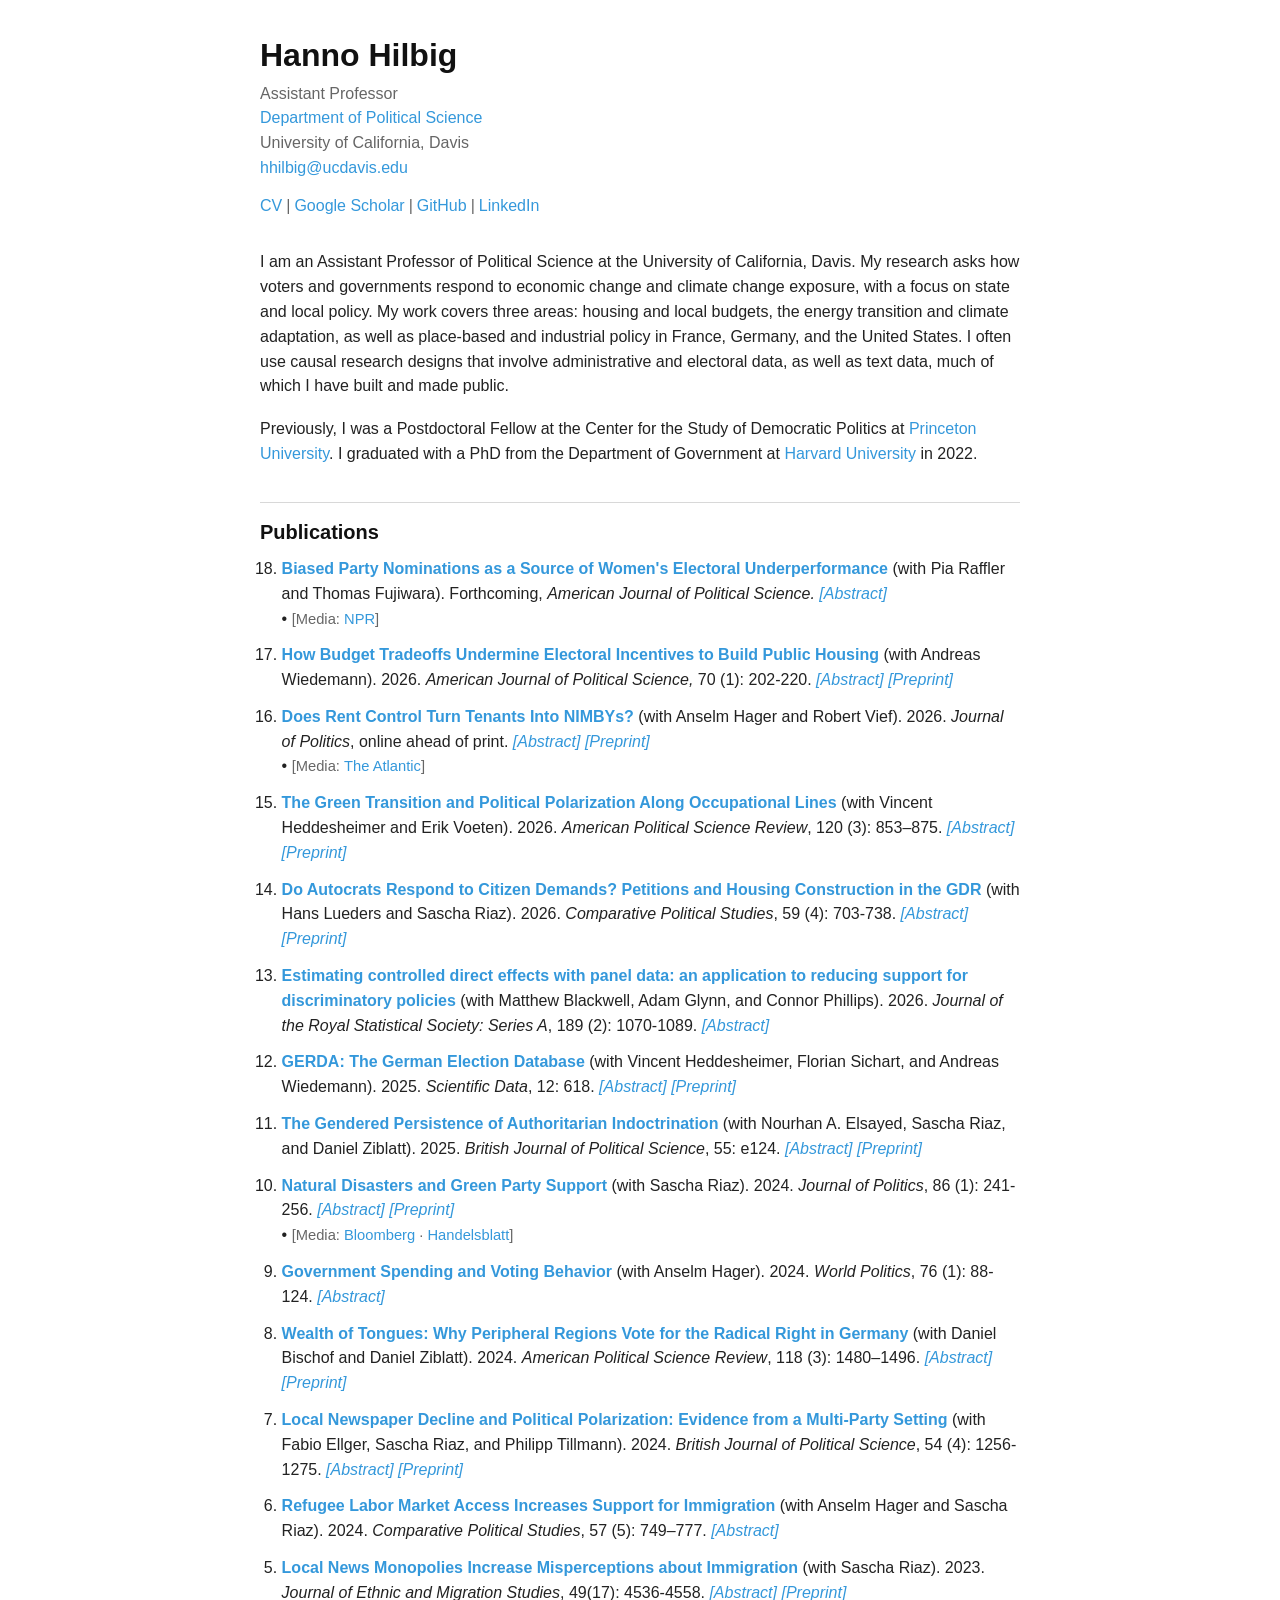
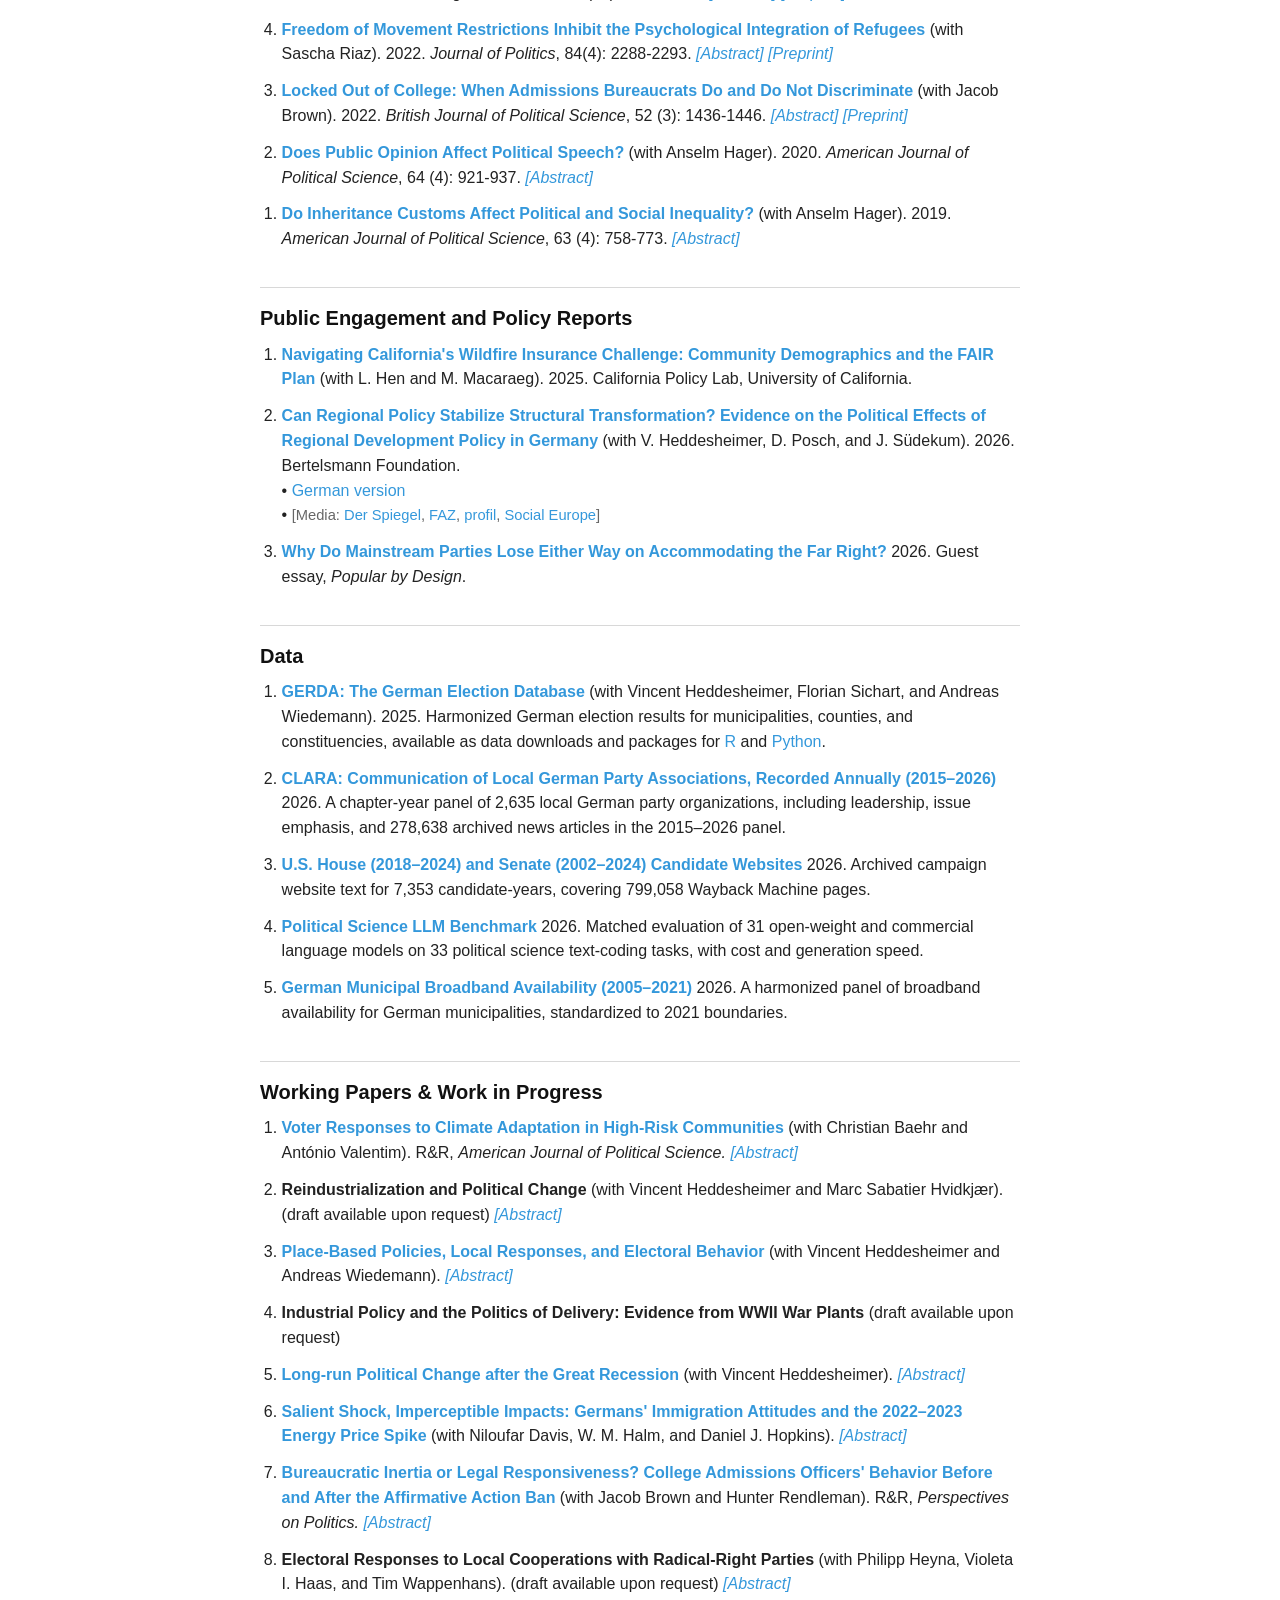
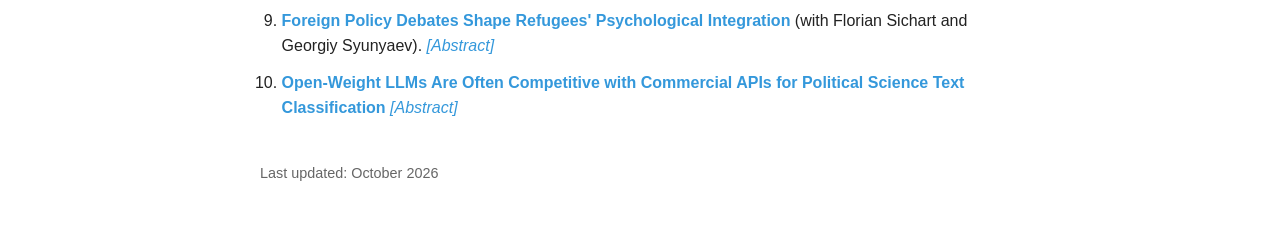
==== commit 70b5c842: "Use the published title for the local newspaper paper Co-Authored-By: Claude Opus 5.5 <noreply@anthr" ====
--- a/index.html
+++ b/index.html
@@ -420,8 +420,7 @@
         </li>
 
         <li>
-          <b><a href="https://doi.org/10.1017/S0007123424000243">Local Newspaper Decline and Political Polarization in
-              Multi-Party Systems</a></b>
+          <b><a href="https://doi.org/10.1017/S0007123424000243">Local Newspaper Decline and Political Polarization: Evidence from a Multi-Party Setting</a></b>
           (with Fabio Ellger, Sascha Riaz, and Philipp Tillmann). 2024. <i>British Journal of Political Science</i>, 54
           (4): 1256-1275.
           <i><a href="#" role="button" aria-expanded="false" aria-controls="newspaper2" onclick="toggle_visibility('newspaper2', event); return false;">[Abstract]</a></i>
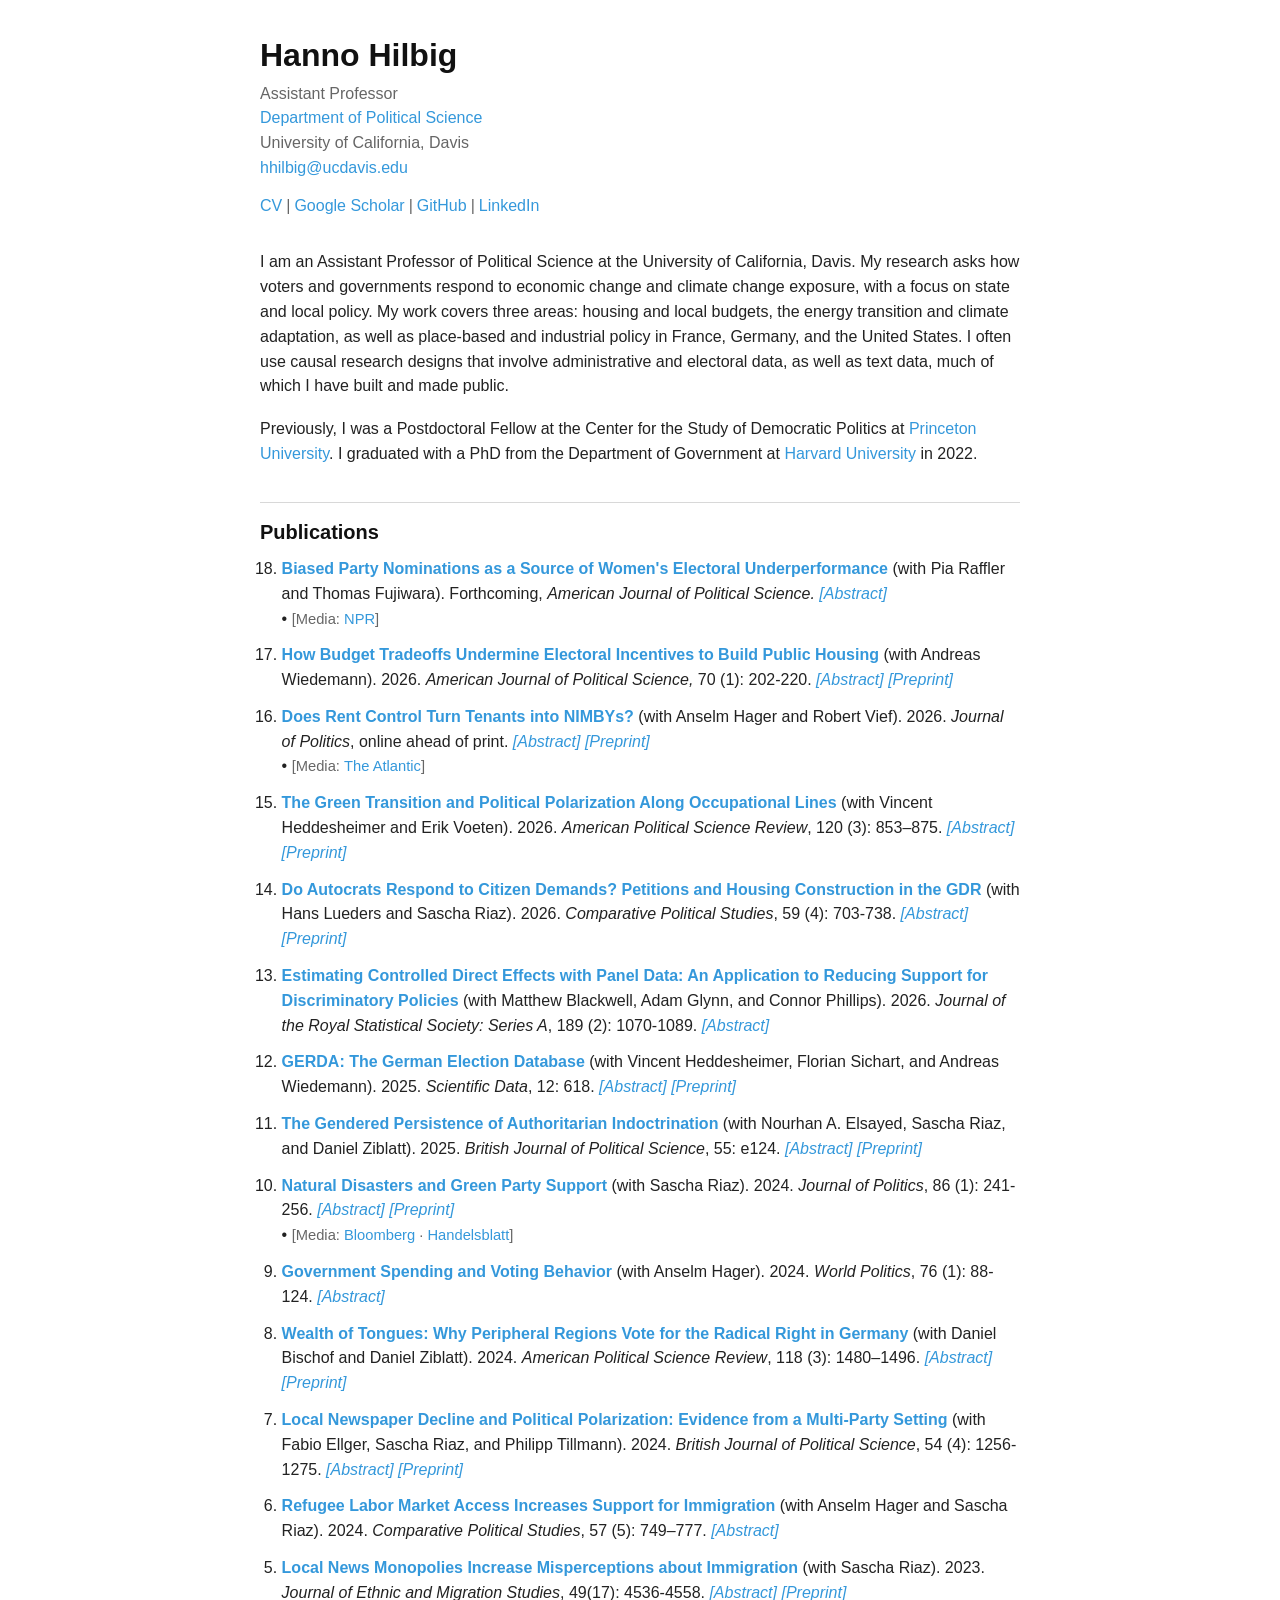
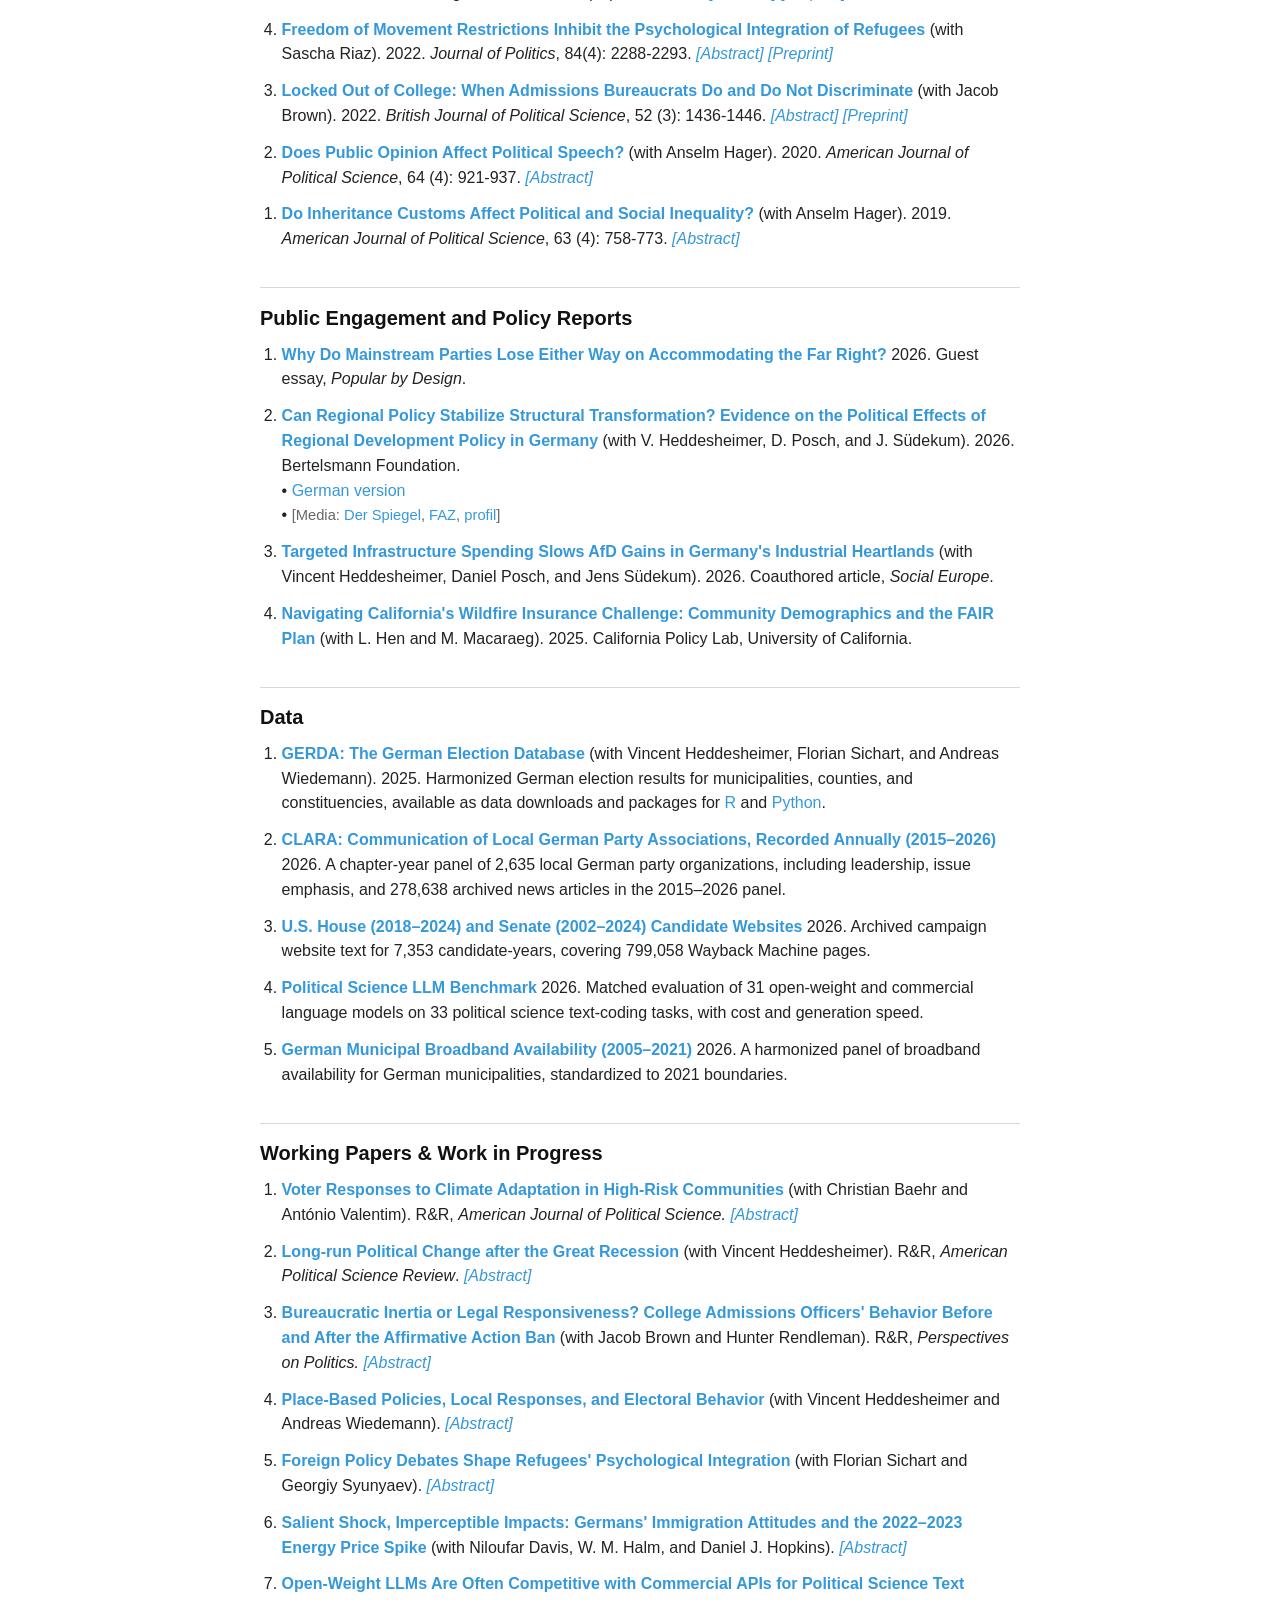
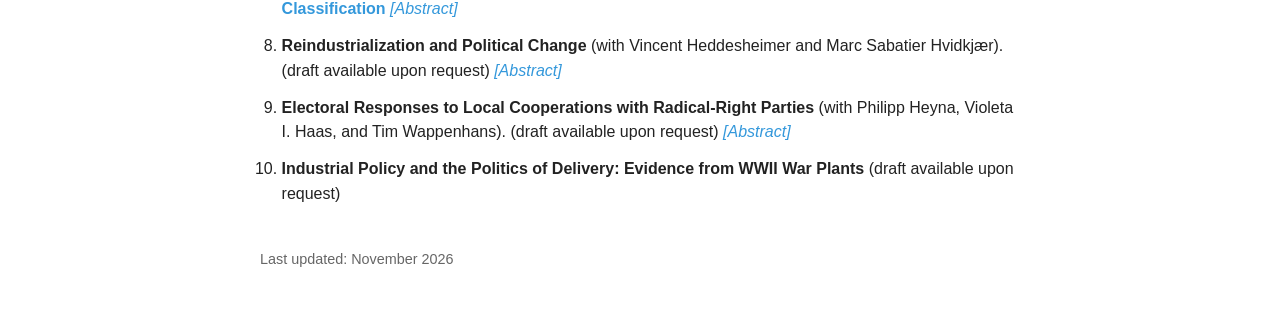
==== commit becbdc54: "Sync website and CV entries Website: mark the Great Recession paper as R&R at APSR, follow the CV's " ====
--- a/index.html
+++ b/index.html
@@ -186,8 +186,7 @@
         </li>
 
         <li>
-          <b><a href="https://www.journals.uchicago.edu/doi/abs/10.1086/738581">Does Rent Control Turn Tenants Into
-              NIMBYs?</a></b>
+          <b><a href="https://www.journals.uchicago.edu/doi/abs/10.1086/738581">Does Rent Control Turn Tenants into NIMBYs?</a></b>
           (with Anselm Hager and Robert Vief). 2026. <i>Journal of Politics</i>, online ahead of print.
           <i><a href="#" role="button" aria-expanded="false" aria-controls="nimby" onclick="toggle_visibility('nimby', event); return false;">[Abstract]</a></i>
           <i><a href="https://osf.io/kwjem">[Preprint]</a></i>
@@ -268,8 +267,7 @@
         </li>
 
         <li>
-          <b><a href="https://doi.org/10.1093/jrsssa/qnaf042">Estimating controlled direct effects with panel data: an
-              application to reducing support for discriminatory policies</a></b>
+          <b><a href="https://doi.org/10.1093/jrsssa/qnaf042">Estimating Controlled Direct Effects with Panel Data: An Application to Reducing Support for Discriminatory Policies</a></b>
           (with Matthew Blackwell, Adam Glynn, and Connor Phillips). 2026. <i>Journal of the Royal
             Statistical Society: Series A</i>, 189 (2): 1070-1089.
           <i><a href="#" role="button" aria-expanded="false" aria-controls="did" onclick="toggle_visibility('did', event); return false;">[Abstract]</a></i>
@@ -603,10 +601,9 @@
       <h2 id="public-engagement">Public Engagement and Policy Reports</h2>
       <ol start="1">
         <li>
-          <b><a
-              href="https://capolicylab.org/navigating-californias-wildfire-insurance-challenge-community-demographics-and-the-fair-plan/">Navigating
-              California's Wildfire Insurance Challenge: Community Demographics and the FAIR Plan</a></b>
-          (with L. Hen and M. Macaraeg). 2025. California Policy Lab, University of California.
+          <b><a href="https://www.popularbydesign.org/p/why-do-mainstream-parties-lose-either">Why Do Mainstream
+              Parties Lose Either Way on Accommodating the Far Right?</a></b>
+          2026. Guest essay, <i>Popular by Design</i>.
         </li>
         <li>
           <b><a
@@ -624,17 +621,20 @@
               Spiegel</a>, <a
               href="https://www.faz.net/aktuell/wirtschaft/mit-gezielten-subventionen-gegen-die-afd-accg-200859446.html">FAZ</a>,
               <a
-              href="https://www.profil.at/dasfruehstueck/wie-100-euro-stimmen-fuer-afd-und-fpoe-verhindern-koennen/403162232">profil</a>,
-              <a
-              href="https://www.socialeurope.eu/targeted-infrastructure-spending-slows-afd-gains-in-germanys-industrial-heartlands">Social
-              Europe</a>]</span>
-        </li>
-        <li>
-          <b><a href="https://www.popularbydesign.org/p/why-do-mainstream-parties-lose-either">Why Do Mainstream
-              Parties Lose Either Way on Accommodating the Far Right?</a></b>
-          2026. Guest essay, <i>Popular by Design</i>.
-        </li>
-
+              href="https://www.profil.at/dasfruehstueck/wie-100-euro-stimmen-fuer-afd-und-fpoe-verhindern-koennen/403162232">profil</a>]</span>
+        </li>
+        <li>
+          <b><a
+              href="https://www.socialeurope.eu/targeted-infrastructure-spending-slows-afd-gains-in-germanys-industrial-heartlands">Targeted
+              Infrastructure Spending Slows AfD Gains in Germany's Industrial Heartlands</a></b>
+          (with Vincent Heddesheimer, Daniel Posch, and Jens Südekum). 2026. Coauthored article, <i>Social Europe</i>.
+        </li>
+        <li>
+          <b><a
+              href="https://capolicylab.org/navigating-californias-wildfire-insurance-challenge-community-demographics-and-the-fair-plan/">Navigating
+              California's Wildfire Insurance Challenge: Community Demographics and the FAIR Plan</a></b>
+          (with L. Hen and M. Macaraeg). 2025. California Policy Lab, University of California.
+        </li>
       </ol>
 
       <h2 id="data">Data</h2>
@@ -674,7 +674,6 @@
 
       <h2 id="working-papers">Working Papers &amp; Work in Progress</h2>
       <ol start="1">
-
         <li>
           <b><a href="https://osf.io/preprints/socarxiv/2g4x7">Voter Responses to Climate Adaptation in High-Risk Communities</a></b>
           (with Christian Baehr and António Valentim). R&amp;R, <i>American Journal of Political Science.</i>
@@ -685,24 +684,40 @@
         </li>
 
         <li>
-          <b>Reindustrialization and Political Change</b>
-          (with Vincent Heddesheimer and Marc Sabatier Hvidkj&aelig;r). (draft available upon request)
-          <i><a href="#" role="button" aria-expanded="false" aria-controls="reindustrialization" onclick="toggle_visibility('reindustrialization', event); return false;">[Abstract]</a></i>
-          <div id="reindustrialization" style="display:none;">
-            Can reindustrialization reverse the political consequences of industrial decline? We study this question
-            in France, where deindustrialization has been a common explanation for far-right support and where recent
-            governments have made the return of production a policy priority. We link establishment-level records of
-            large manufacturing site openings to commune-level manufacturing employment as well as elections between
-            2002 and 2026. Using staggered difference-in-differences designs, we show that new production sites generate
-            sizable gains in local manufacturing employment. The political response to these gains is asymmetric.
-            Incumbent mayors of treated communes become substantially more likely to stand for reelection, behaving as
-            if openings are electorally valuable. Voters respond selectively: far right support does not decline in any
-            election type we study. Far left support falls modestly, concentrated where openings are not knowledge
-            intensive. Governing parties receive no robust average reward. In the 2022 cohort, Macron gains support in
-            declining industrial areas and after trade and craft openings. The pattern is consistent with coarse
-            retrospection over an issue that lacks a partisan owner: visible renewal produces limited and uneven
-            incumbent gains without reducing far-right support. Economic repair does not undo the political
-            consequences of economic loss.
+          <b><a href="https://osf.io/preprints/socarxiv/4zjac">Long-run Political Change after the Great
+              Recession</a></b>
+          (with Vincent Heddesheimer). R&amp;R, <i>American Political Science Review</i>.
+          <i><a href="#" role="button" aria-expanded="false" aria-controls="recession" onclick="toggle_visibility('recession', event); return false;">[Abstract]</a></i>
+          <div id="recession" style="display:none;">
+            What are the long-run political consequences of economic crises? We study the Great Recession in the
+            United States, exploiting geographic variation in unemployment shocks. Harder-hit counties shifted toward
+            Democratic candidates. House gains persisted through 2022, after the shock's employment effects had
+            dissipated, while presidential gains attenuated after 2016. House gains did not track local recovery or
+            Republican incumbency, which weighs against simple retrospective voting accounts. Harder-hit places also
+            showed no shift toward right-wing populist candidates or movements. Instead, survey and ballot measure
+            evidence points to economic scarring and demand for protection: residents of harder-hit places remained
+            pessimistic about their economic prospects, even as personal finances recovered, and became more supportive
+            of social protection. Taken together, the findings suggest that a crisis can durably reshape what affected
+            communities demand from government after acute local labor market distress has subsided.
+          </div>
+        </li>
+
+        <li>
+          <b><a href="https://osf.io/preprints/osf/276kz_v2">Bureaucratic Inertia or Legal Responsiveness? College
+              Admissions Officers' Behavior Before and After the Affirmative Action Ban</a></b>
+          (with Jacob Brown and Hunter Rendleman). R&amp;R, <i>Perspectives on Politics.</i>
+          <i><a href="#" role="button" aria-expanded="false" aria-controls="bureaucratic" onclick="toggle_visibility('bureaucratic', event); return false;">[Abstract]</a></i>
+          <div id="bureaucratic" style="display:none;">
+            How do street-level bureaucrats respond when courts reshape public policy? The 2023 Supreme Court decision
+            striking down affirmative action altered the legal framework around college admissions, prompting
+            speculation about its implications for administrative behavior and minority representation on campus. Yet
+            existing work offers limited evidence on whether -- and how -- bureaucrats adapt to judicial interventions.
+            We investigate whether college admissions officers shift behavior in response to the ruling. We report
+            results from two original field experiments with over 3,000 U.S. admissions offices. In Study 1, we
+            recontact institutions from a 2018 audit testing responsiveness to Black and White applicants, enabling a
+            pre-post comparison. In Study 2, we randomly vary applicant race (Asian, Black, White) and references to the
+            Court's decision. Across both studies, we find no evidence of racial bias, even when the ruling is salient.
+            Together, these null results suggest limits to the judiciary's influence on bureaucratic behavior.
           </div>
         </li>
 
@@ -729,27 +744,24 @@
             understood without considering counteractions by local firms and governments.
           </div>
         </li>
-        <li>
-          <b>Industrial Policy and the Politics of Delivery: Evidence from WWII War Plants</b>
-          (draft available upon request)
-        </li>
-
-        <li>
-          <b><a href="https://osf.io/preprints/socarxiv/4zjac_v1/">Long-run Political Change after the Great
-              Recession</a></b>
-          (with Vincent Heddesheimer).
-          <i><a href="#" role="button" aria-expanded="false" aria-controls="recession" onclick="toggle_visibility('recession', event); return false;">[Abstract]</a></i>
-          <div id="recession" style="display:none;">
-            What are the long-run political consequences of economic crises? We study the Great Recession in the
-            United States, exploiting geographic variation in unemployment shocks. Harder-hit counties shifted toward
-            Democratic candidates. House gains persisted through 2022, after the shock's employment effects had
-            dissipated, while presidential gains attenuated after 2016. House gains did not track local recovery or
-            Republican incumbency, which weighs against simple retrospective voting accounts. Harder-hit places also
-            showed no shift toward right-wing populist candidates or movements. Instead, survey and ballot measure
-            evidence points to economic scarring and demand for protection: residents of harder-hit places remained
-            pessimistic about their economic prospects, even as personal finances recovered, and became more supportive
-            of social protection. Taken together, the findings suggest that a crisis can durably reshape what affected
-            communities demand from government after acute local labor market distress has subsided.
+
+        <li>
+          <b><a href="https://osf.io/preprints/osf/6s8tn_v4">Foreign Policy Debates Shape Refugees' Psychological
+              Integration</a></b>
+          (with Florian Sichart and Georgiy Syunyaev).
+          <i><a href="#" role="button" aria-expanded="false" aria-controls="ukrainian" onclick="toggle_visibility('ukrainian', event); return false;">[Abstract]</a></i>
+          <div id="ukrainian" style="display:none;">
+            Refugee integration is a central policy challenge. Expanding on prior research on policy debates targeting
+            immigrants, we examine whether host country debates about military aid to refugees' homeland shape their
+            psychological integration. In a survey experiment with 2,631 Ukrainian refugees in Germany, participants
+            viewed authentic statements by German politicians expressing varying levels of support for military aid. On
+            average, these messages had no detectable effect. Yet, this null masks important heterogeneity. By linking
+            our experiment to daily variation in national news coverage, we find that when ambient media salience is
+            low, exposure to any political statement on military aid---supportive or opposing---reduces psychological
+            integration. These effects vanish when the issue is already prominent in the media. We argue that this
+            pattern reflects a contestation mechanism: refugees interpret the very visibility of political debate,
+            rather than its specific content, as a signal that host-country support is contested and potentially less
+            secure.
           </div>
         </li>
 
@@ -773,21 +785,44 @@
         </li>
 
         <li>
-          <b><a href="https://osf.io/preprints/osf/276kz_v2">Bureaucratic Inertia or Legal Responsiveness? College
-              Admissions Officers' Behavior Before and After the Affirmative Action Ban</a></b>
-          (with Jacob Brown and Hunter Rendleman). R&amp;R, <i>Perspectives on Politics.</i>
-          <i><a href="#" role="button" aria-expanded="false" aria-controls="bureaucratic" onclick="toggle_visibility('bureaucratic', event); return false;">[Abstract]</a></i>
-          <div id="bureaucratic" style="display:none;">
-            How do street-level bureaucrats respond when courts reshape public policy? The 2023 Supreme Court decision
-            striking down affirmative action altered the legal framework around college admissions, prompting
-            speculation about its implications for administrative behavior and minority representation on campus. Yet
-            existing work offers limited evidence on whether -- and how -- bureaucrats adapt to judicial interventions.
-            We investigate whether college admissions officers shift behavior in response to the ruling. We report
-            results from two original field experiments with over 3,000 U.S. admissions offices. In Study 1, we
-            recontact institutions from a 2018 audit testing responsiveness to Black and White applicants, enabling a
-            pre-post comparison. In Study 2, we randomly vary applicant race (Asian, Black, White) and references to the
-            Court's decision. Across both studies, we find no evidence of racial bias, even when the ruling is salient.
-            Together, these null results suggest limits to the judiciary's influence on bureaucratic behavior.
+          <b><a href="https://doi.org/10.48550/arXiv.2605.19275">Open-Weight LLMs Are Often Competitive with
+              Commercial APIs for Political Science Text Classification</a></b>
+          <i><a href="#" role="button" aria-expanded="false" aria-controls="openweightllm" onclick="toggle_visibility('openweightllm', event); return false;">[Abstract]</a></i>
+          <div id="openweightllm" style="display:none;">
+            Can researchers use local open-weight models instead of commercial APIs for LLM text classification?
+            Local models avoid marginal API charges, keep data on the researcher's machine, and make exact model
+            versions easier to preserve. I benchmark five local models against four commercial API models on 34
+            political science classification tasks. Local models are often competitive, especially on simpler tasks.
+            In a task-specific oracle comparison, local models match or exceed API performance on 9 tasks; on average,
+            the best API model exceeds the best local model by 0.015 F1. The four strongest observed model means fall
+            within 0.021 F1. API models have their clearest edge on complex tasks with many labels or multiple outputs
+            per item. Batching several items in one prompt usually reduces local runtime per item, but specific
+            model-task pairs can return invalid response formats or labels. Taken together, the results make local
+            open-weight models a practical candidate alternative for many political science classification tasks,
+            provided researchers validate candidate models on task-specific labels and check batching reliability
+            before scaling up.
+          </div>
+        </li>
+
+        <li>
+          <b>Reindustrialization and Political Change</b>
+          (with Vincent Heddesheimer and Marc Sabatier Hvidkj&aelig;r). (draft available upon request)
+          <i><a href="#" role="button" aria-expanded="false" aria-controls="reindustrialization" onclick="toggle_visibility('reindustrialization', event); return false;">[Abstract]</a></i>
+          <div id="reindustrialization" style="display:none;">
+            Can reindustrialization reverse the political consequences of industrial decline? We study this question
+            in France, where deindustrialization has been a common explanation for far-right support and where recent
+            governments have made the return of production a policy priority. We link establishment-level records of
+            large manufacturing site openings to commune-level manufacturing employment as well as elections between
+            2002 and 2026. Using staggered difference-in-differences designs, we show that new production sites generate
+            sizable gains in local manufacturing employment. The political response to these gains is asymmetric.
+            Incumbent mayors of treated communes become substantially more likely to stand for reelection, behaving as
+            if openings are electorally valuable. Voters respond selectively: far right support does not decline in any
+            election type we study. Far left support falls modestly, concentrated where openings are not knowledge
+            intensive. Governing parties receive no robust average reward. In the 2022 cohort, Macron gains support in
+            declining industrial areas and after trade and craft openings. The pattern is consistent with coarse
+            retrospection over an issue that lacks a partisan owner: visible renewal produces limited and uneven
+            incumbent gains without reducing far-right support. Economic repair does not undo the political
+            consequences of economic loss.
           </div>
         </li>
 
@@ -812,49 +847,13 @@
         </li>
 
         <li>
-          <b><a href="https://osf.io/preprints/osf/6s8tn_v4">Foreign Policy Debates Shape Refugees' Psychological
-              Integration</a></b>
-          (with Florian Sichart and Georgiy Syunyaev).
-          <i><a href="#" role="button" aria-expanded="false" aria-controls="ukrainian" onclick="toggle_visibility('ukrainian', event); return false;">[Abstract]</a></i>
-          <div id="ukrainian" style="display:none;">
-            Refugee integration is a central policy challenge. Expanding on prior research on policy debates targeting
-            immigrants, we examine whether host country debates about military aid to refugees' homeland shape their
-            psychological integration. In a survey experiment with 2,631 Ukrainian refugees in Germany, participants
-            viewed authentic statements by German politicians expressing varying levels of support for military aid. On
-            average, these messages had no detectable effect. Yet, this null masks important heterogeneity. By linking
-            our experiment to daily variation in national news coverage, we find that when ambient media salience is
-            low, exposure to any political statement on military aid---supportive or opposing---reduces psychological
-            integration. These effects vanish when the issue is already prominent in the media. We argue that this
-            pattern reflects a contestation mechanism: refugees interpret the very visibility of political debate,
-            rather than its specific content, as a signal that host-country support is contested and potentially less
-            secure.
-          </div>
-        </li>
-
-        <li>
-          <b><a href="https://doi.org/10.48550/arXiv.2605.19275">Open-Weight LLMs Are Often Competitive with
-              Commercial APIs for Political Science Text Classification</a></b>
-          <i><a href="#" role="button" aria-expanded="false" aria-controls="openweightllm" onclick="toggle_visibility('openweightllm', event); return false;">[Abstract]</a></i>
-          <div id="openweightllm" style="display:none;">
-            Can researchers use local open-weight models instead of commercial APIs for LLM text classification?
-            Local models avoid marginal API charges, keep data on the researcher's machine, and make exact model
-            versions easier to preserve. I benchmark five local models against four commercial API models on 34
-            political science classification tasks. Local models are often competitive, especially on simpler tasks.
-            In a task-specific oracle comparison, local models match or exceed API performance on 9 tasks; on average,
-            the best API model exceeds the best local model by 0.015 F1. The four strongest observed model means fall
-            within 0.021 F1. API models have their clearest edge on complex tasks with many labels or multiple outputs
-            per item. Batching several items in one prompt usually reduces local runtime per item, but specific
-            model-task pairs can return invalid response formats or labels. Taken together, the results make local
-            open-weight models a practical candidate alternative for many political science classification tasks,
-            provided researchers validate candidate models on task-specific labels and check batching reliability
-            before scaling up.
-          </div>
-        </li>
-
+          <b>Industrial Policy and the Politics of Delivery: Evidence from WWII War Plants</b>
+          (draft available upon request)
+        </li>
       </ol>
 
     </main>
-    <footer>Last updated: October 2026</footer>
+    <footer>Last updated: November 2026</footer>
   </div>
 </body>
 
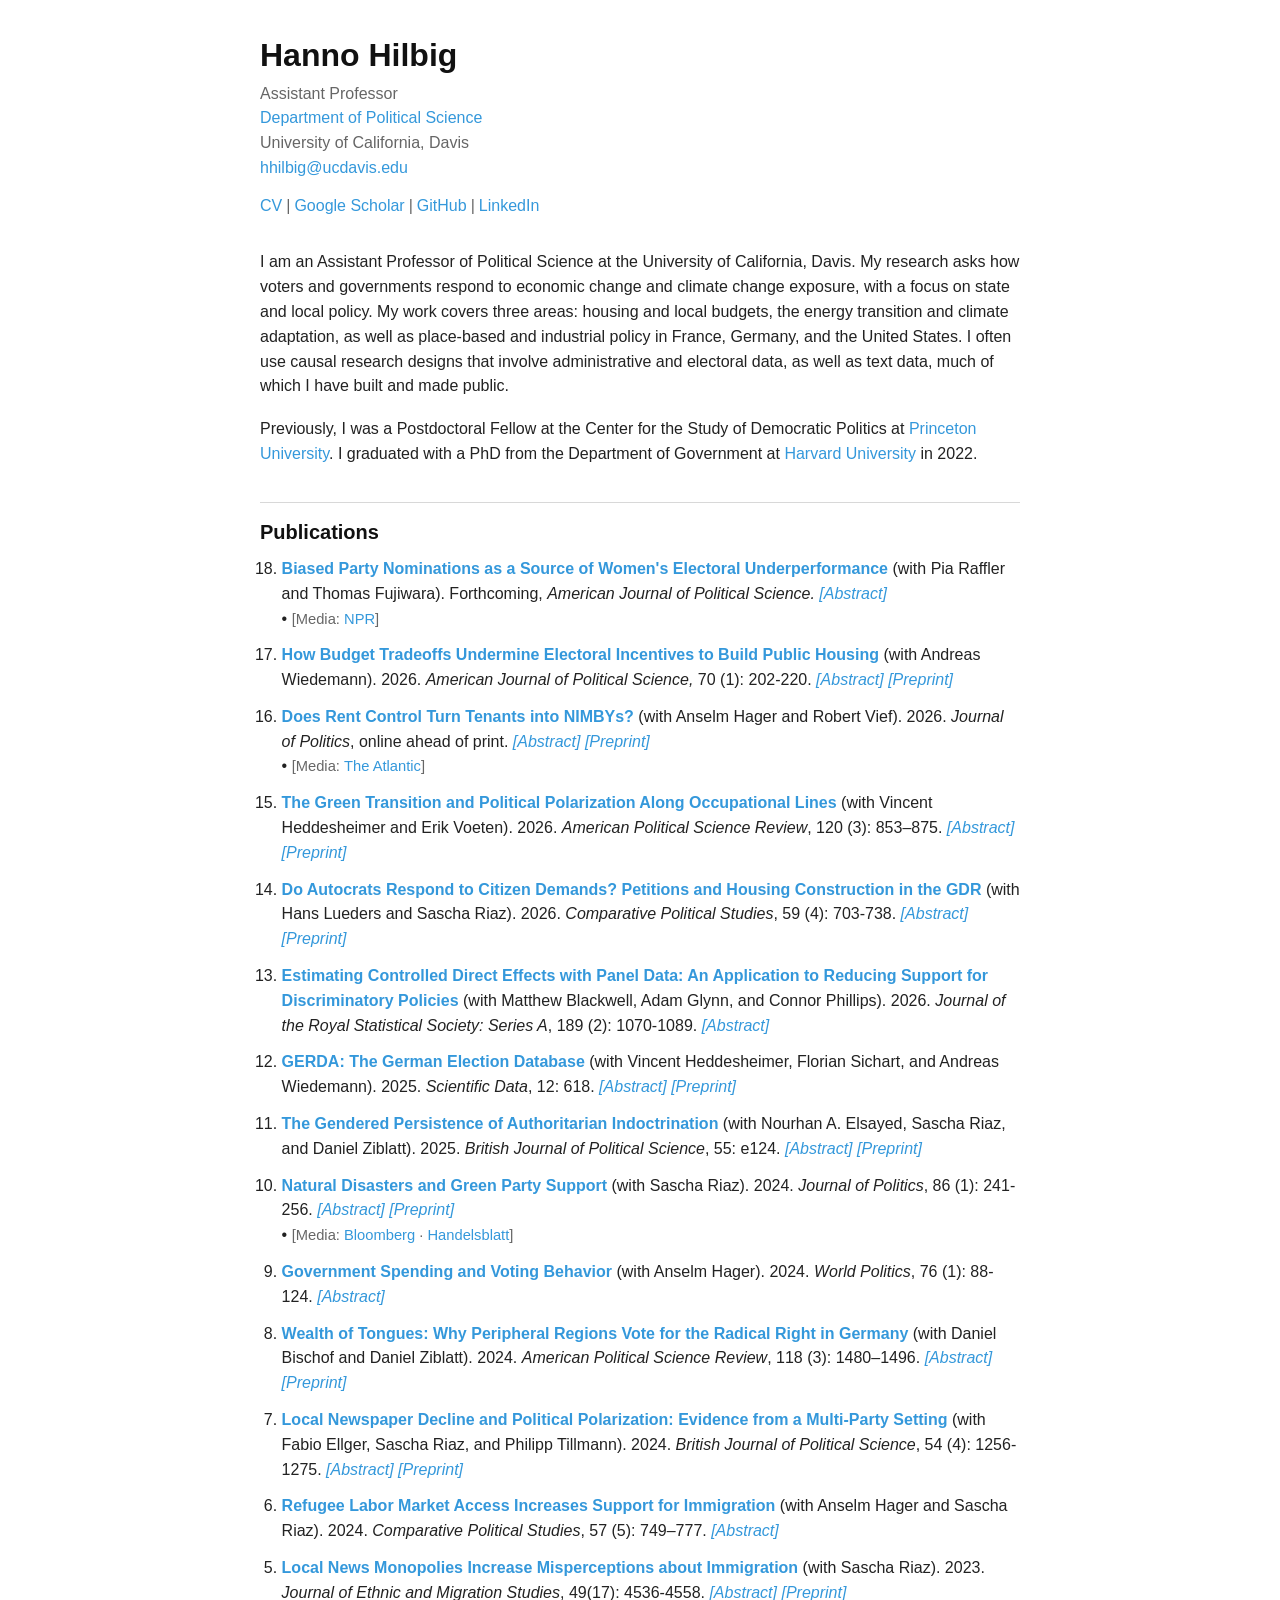
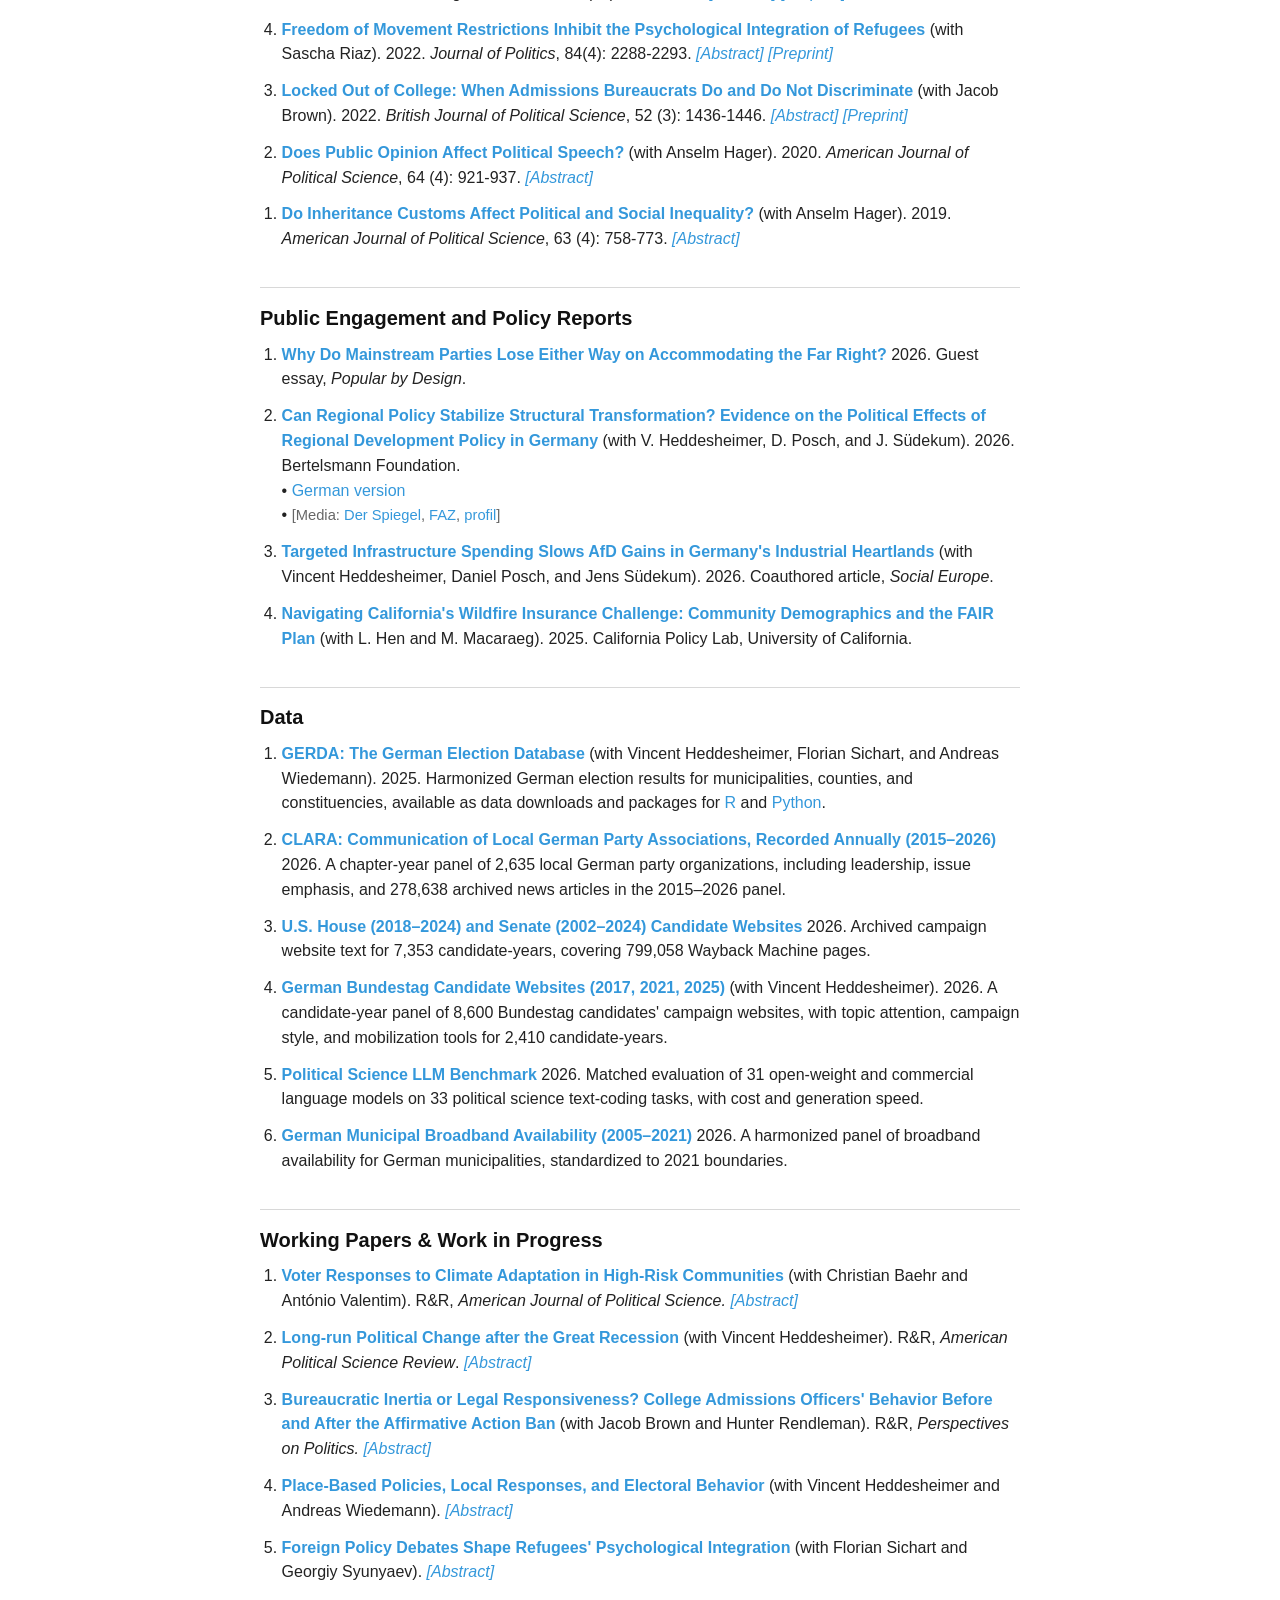
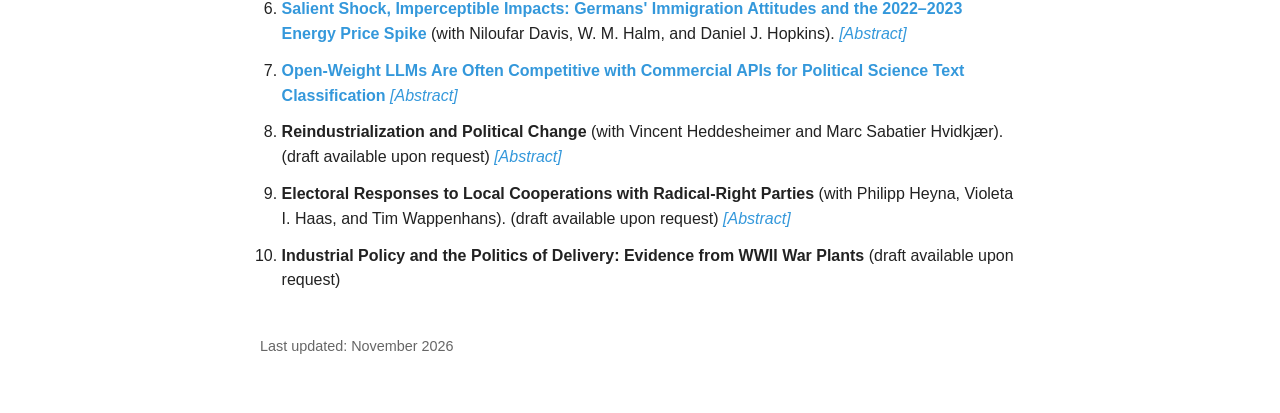
==== commit f846a331: "Add the German Bundestag candidate websites dataset page New page at /bundestagcandidates/ in the st" ====
--- a/index.html
+++ b/index.html
@@ -659,6 +659,11 @@
           pages.
         </li>
         <li>
+          <b><a href="bundestagcandidates/">German Bundestag Candidate Websites (2017, 2021, 2025)</a></b>
+          (with Vincent Heddesheimer). 2026. A candidate-year panel of 8,600 Bundestag candidates' campaign
+          websites, with topic attention, campaign style, and mobilization tools for 2,410 candidate-years.
+        </li>
+        <li>
           <b><a href="llm-benchmark/">Political Science LLM Benchmark</a></b>
           2026. Matched evaluation of 31 open-weight and commercial language models on 33
           political science text-coding tasks, with cost and generation speed.
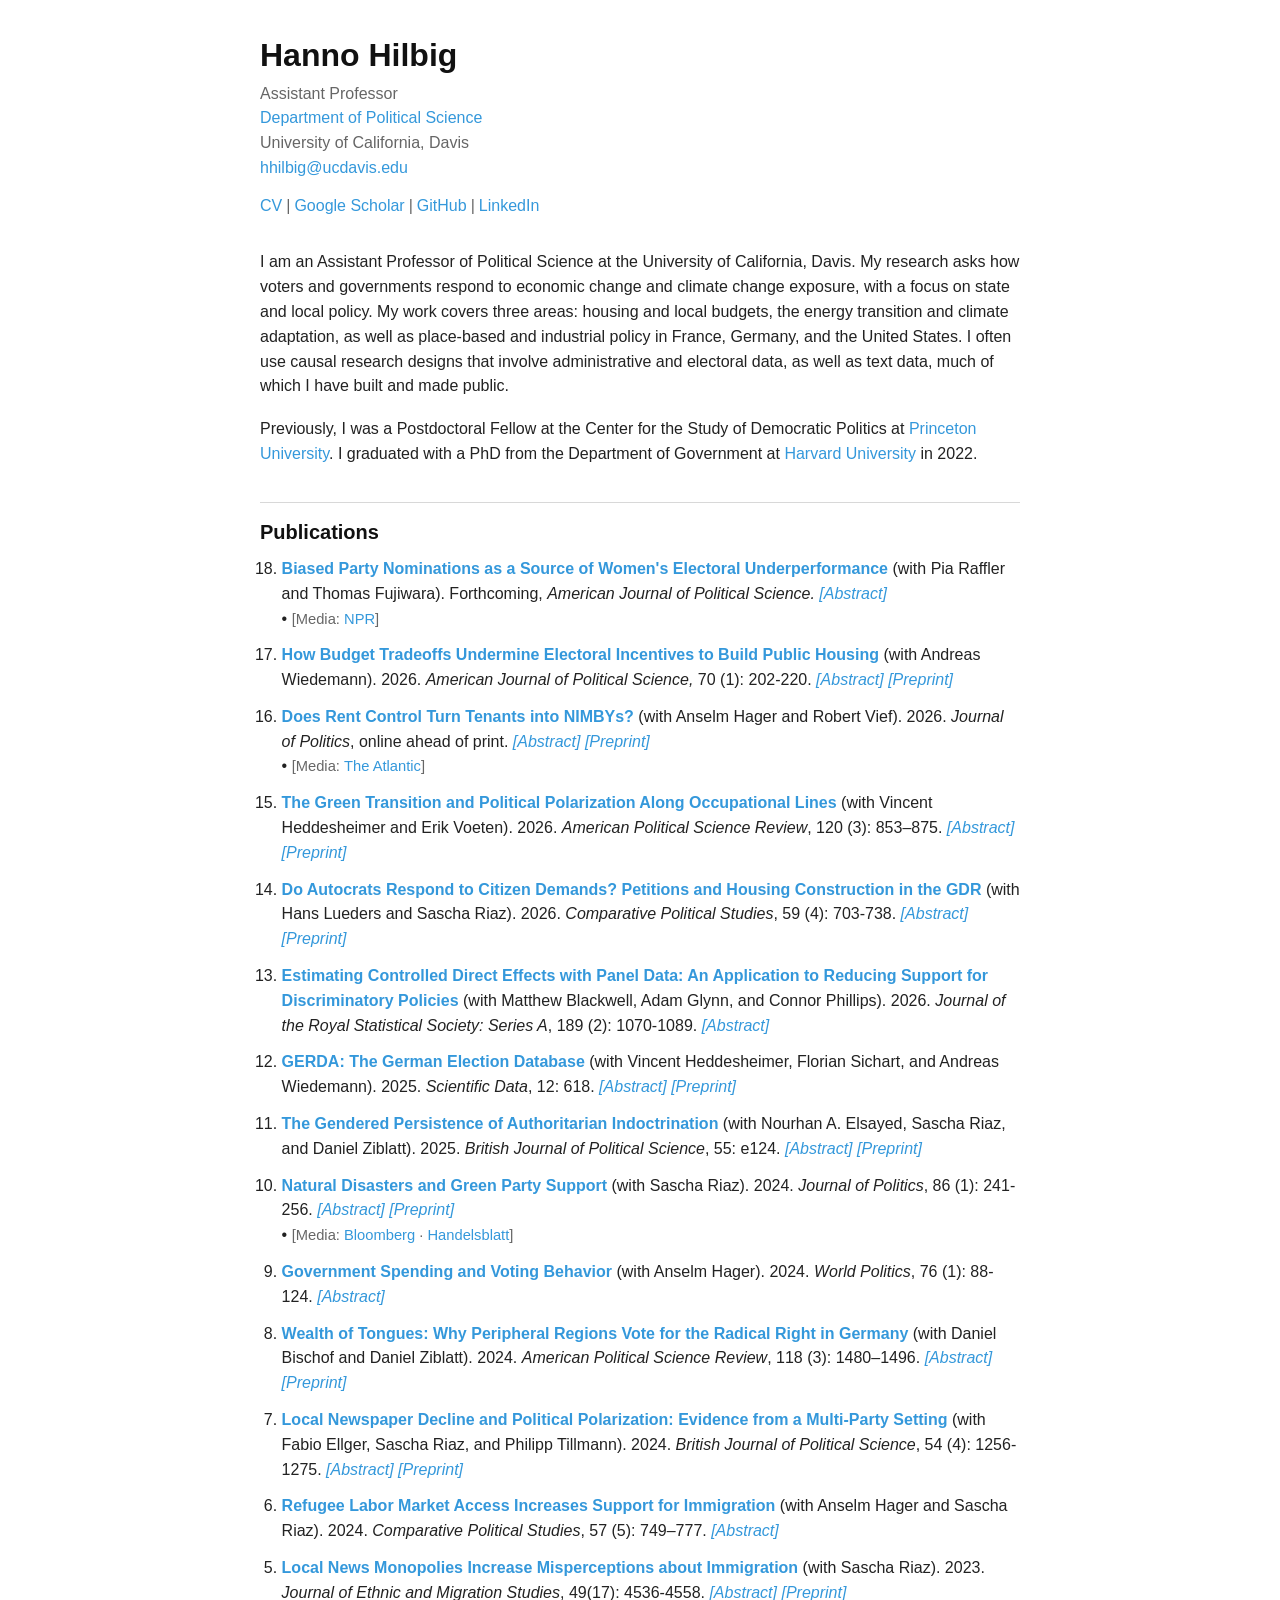
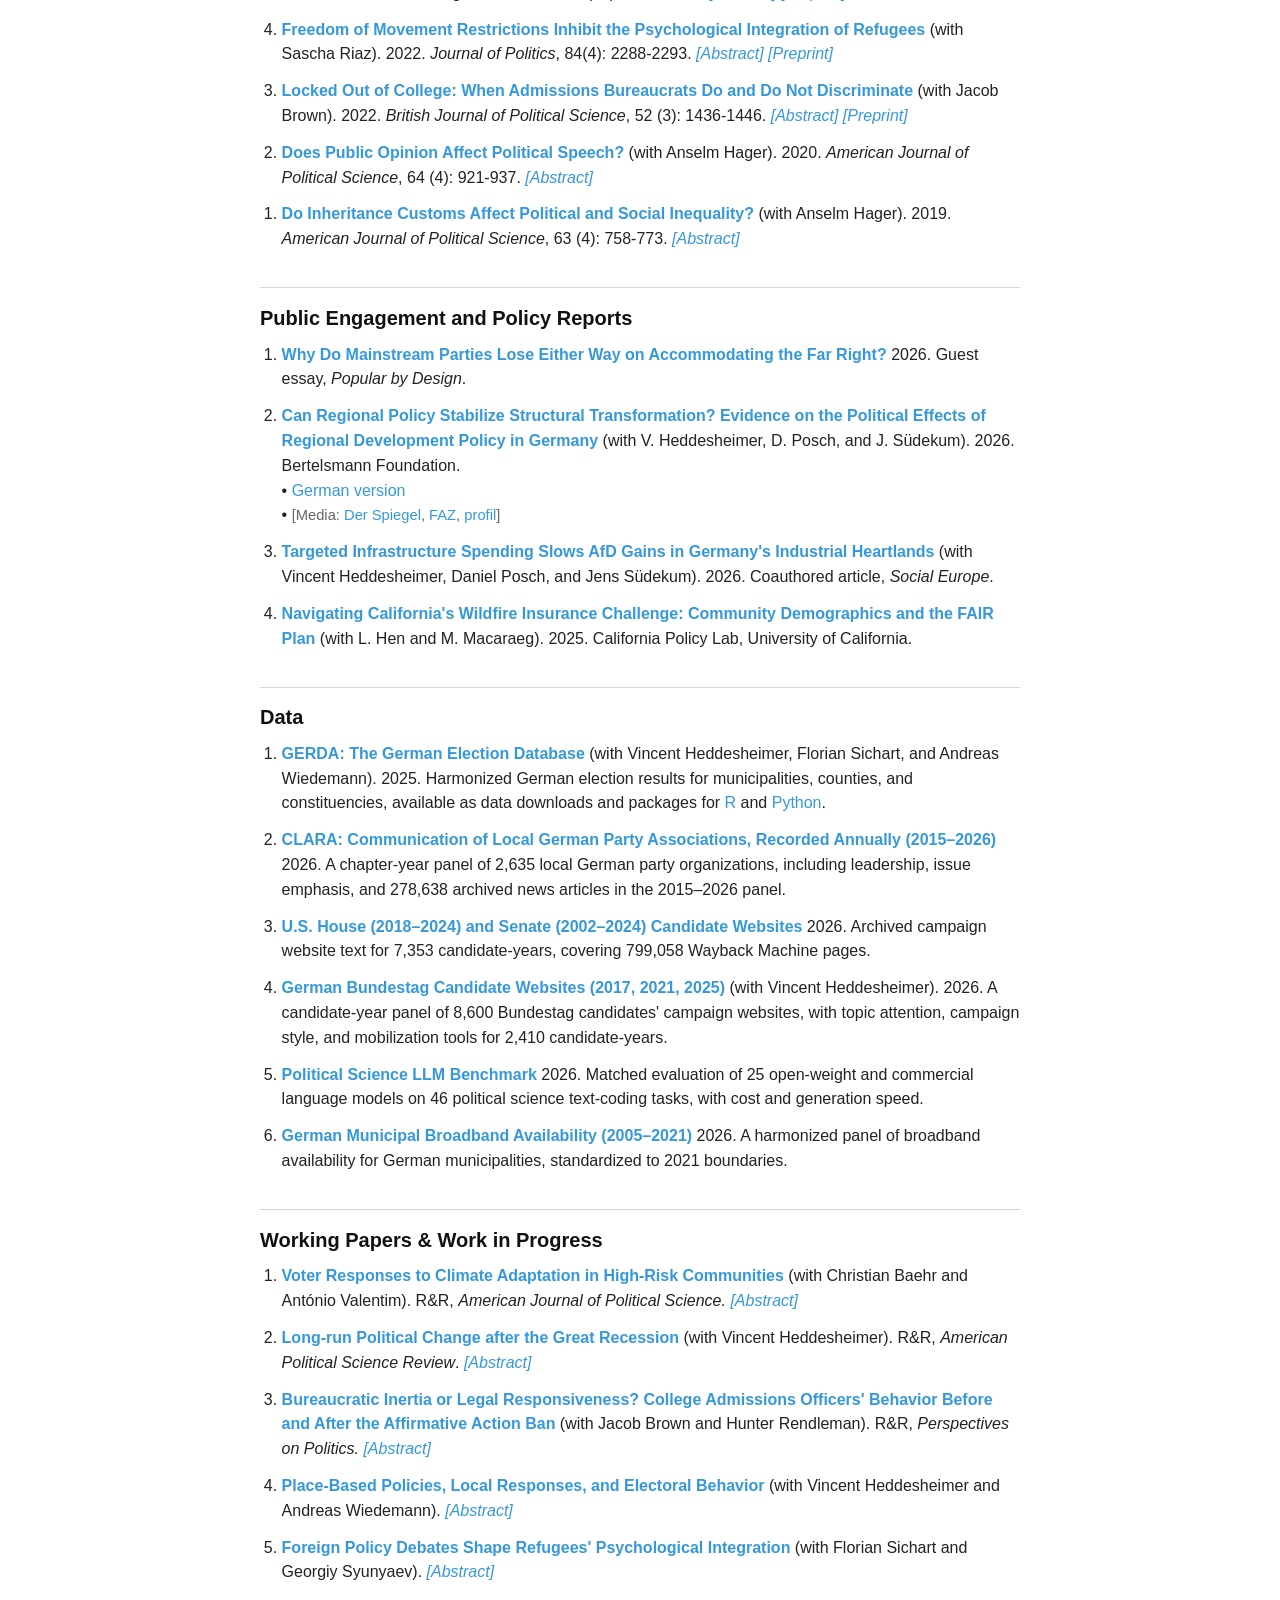
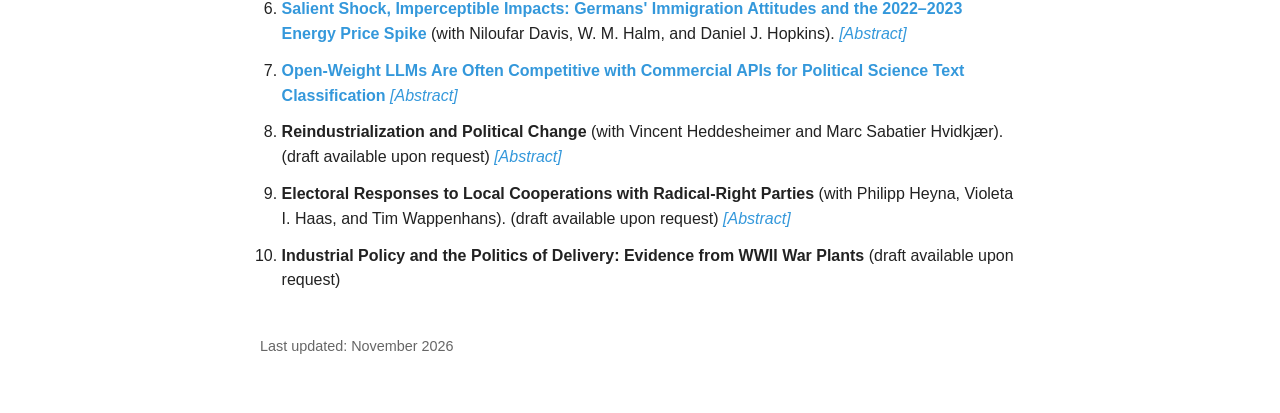
==== commit a5e36c2b: "LLM benchmark: replace the November results with 25 models on 46 tasks Co-Authored-By: Claude Opus 5" ====
--- a/index.html
+++ b/index.html
@@ -665,7 +665,7 @@
         </li>
         <li>
           <b><a href="llm-benchmark/">Political Science LLM Benchmark</a></b>
-          2026. Matched evaluation of 31 open-weight and commercial language models on 33
+          2026. Matched evaluation of 25 open-weight and commercial language models on 46
           political science text-coding tasks, with cost and generation speed.
         </li>
         <li>
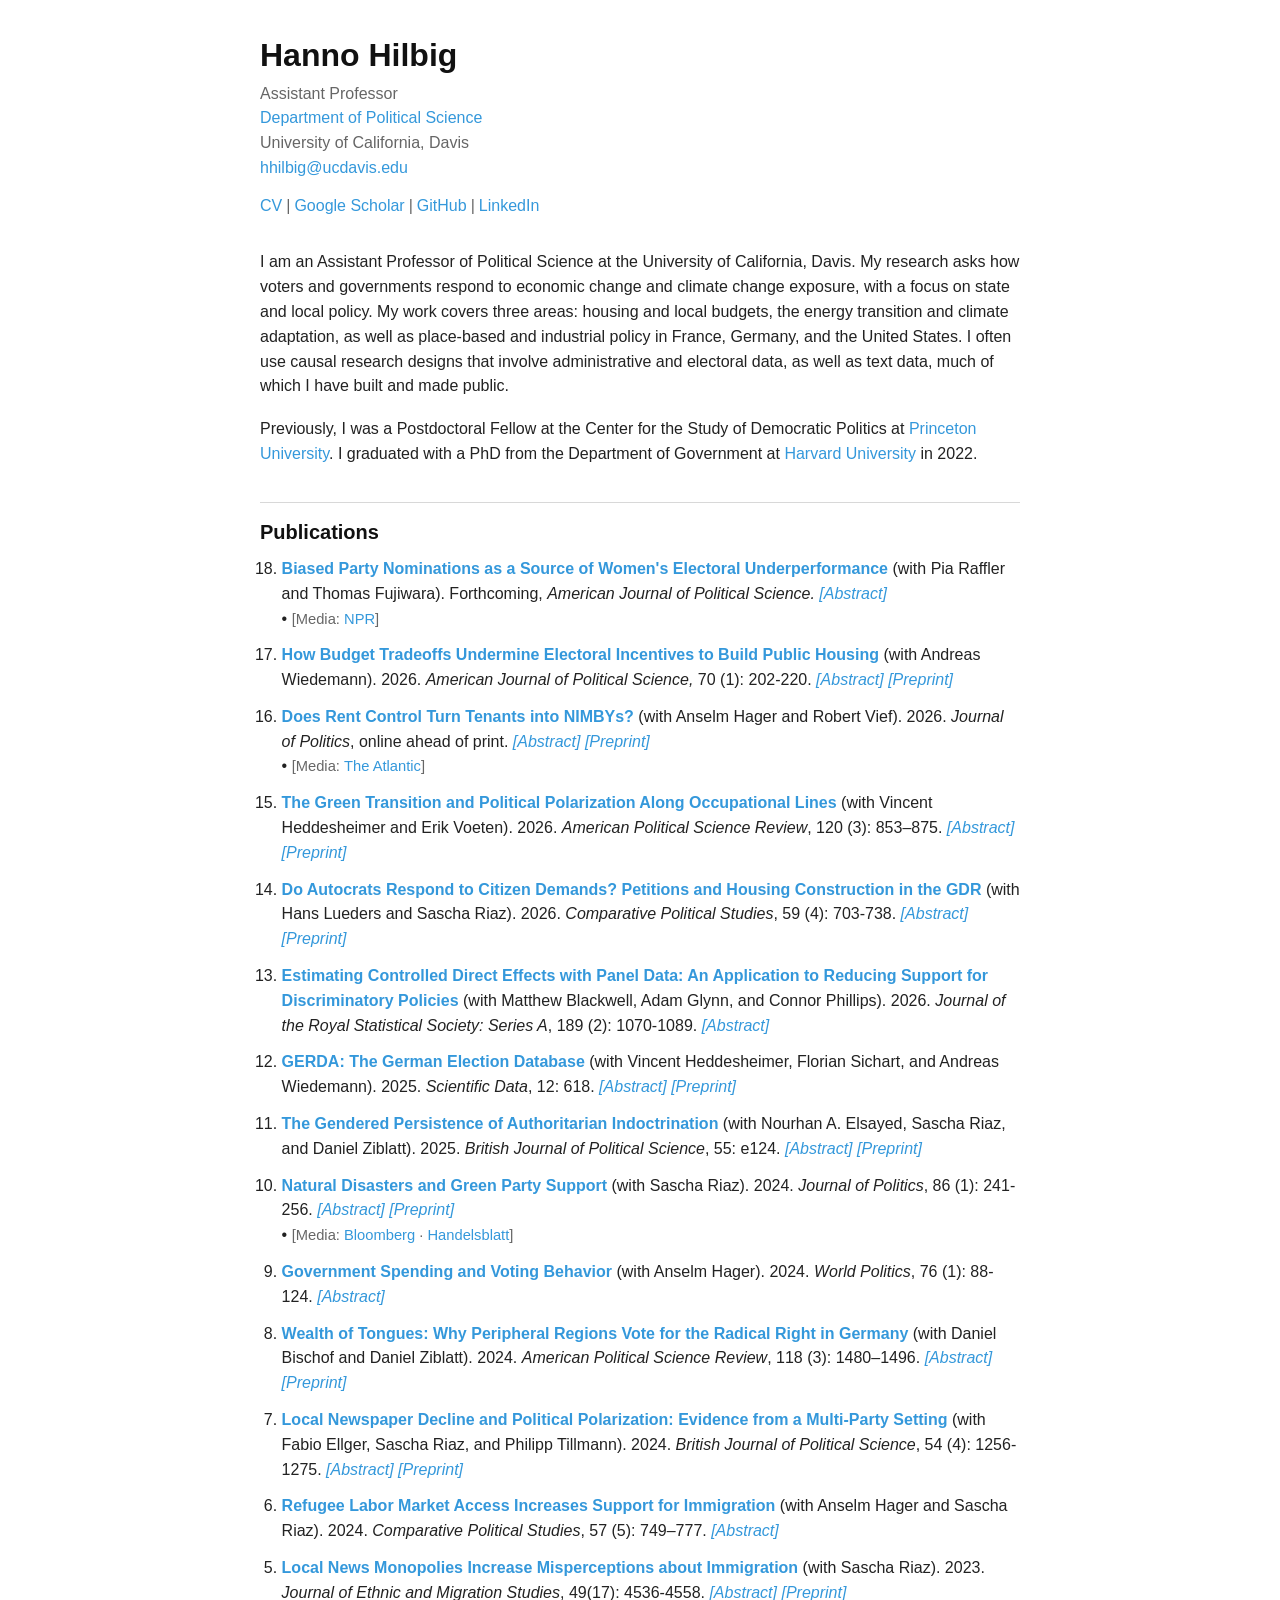
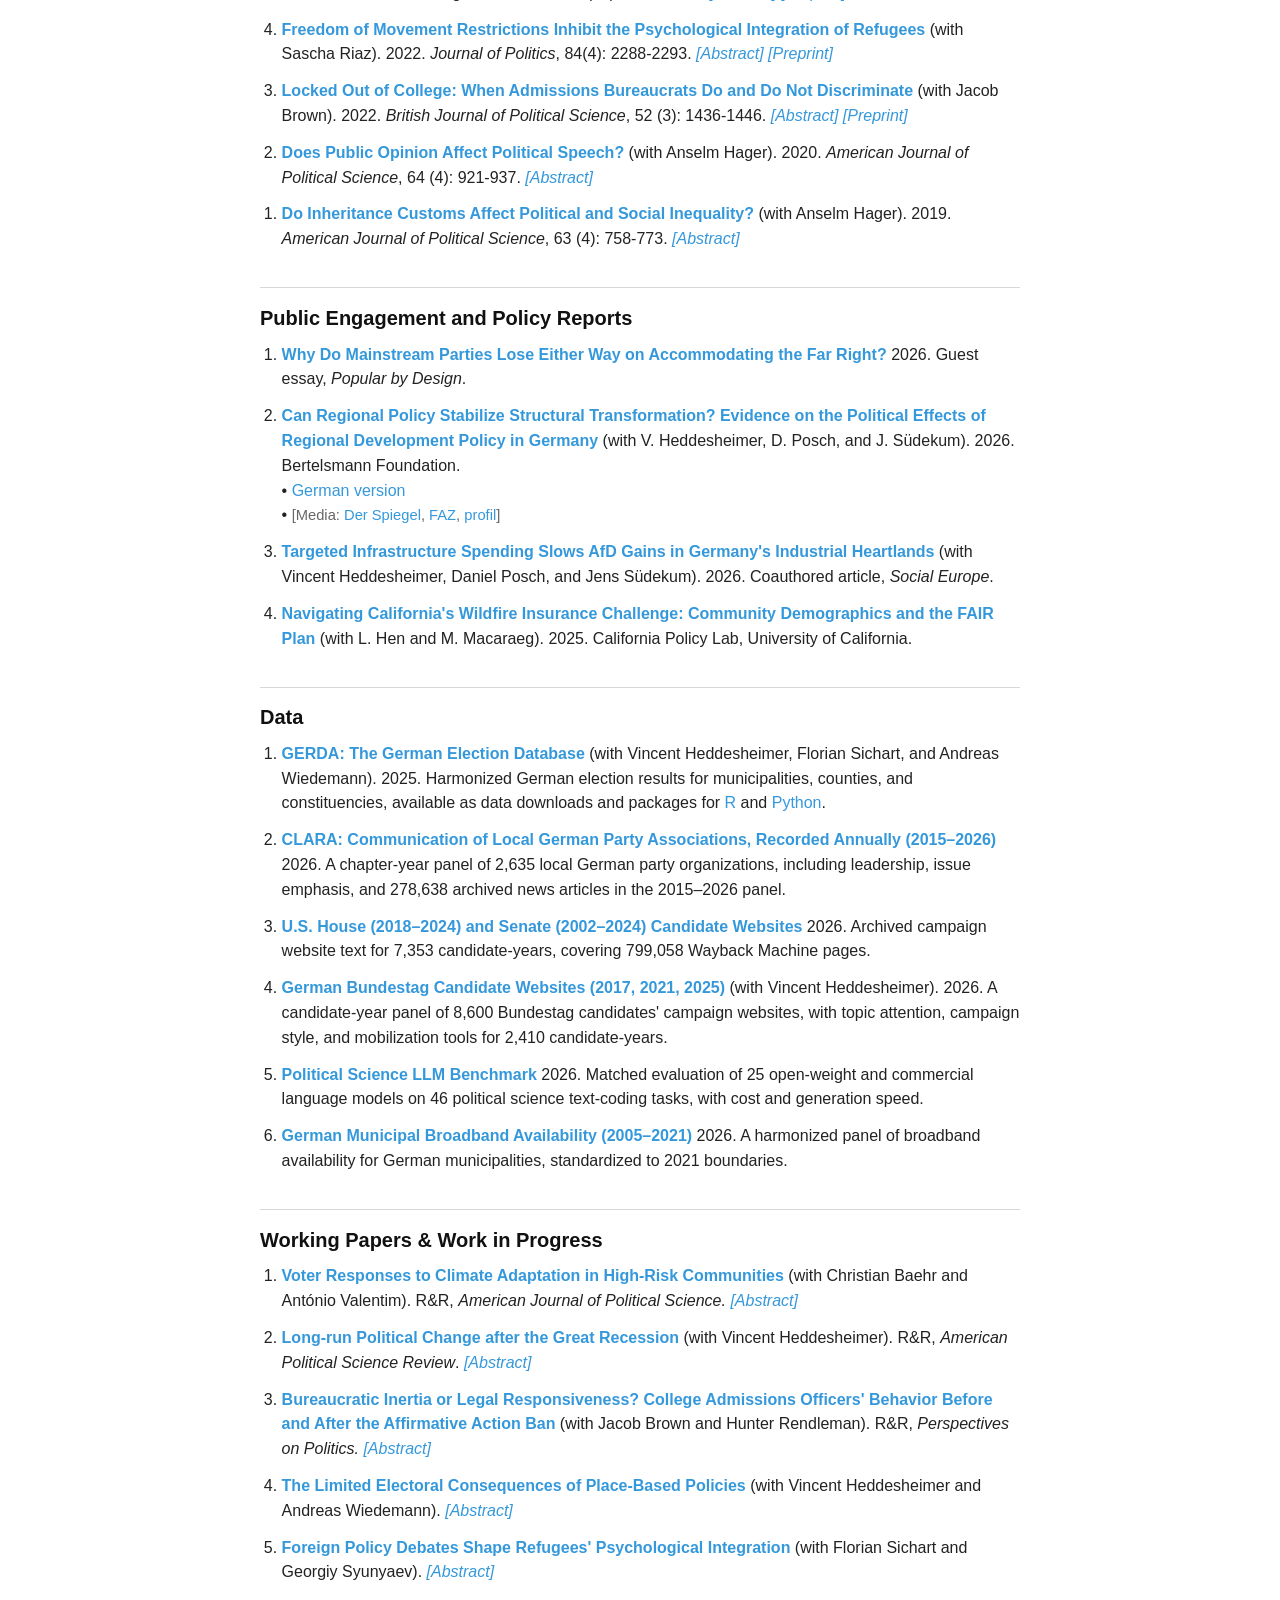
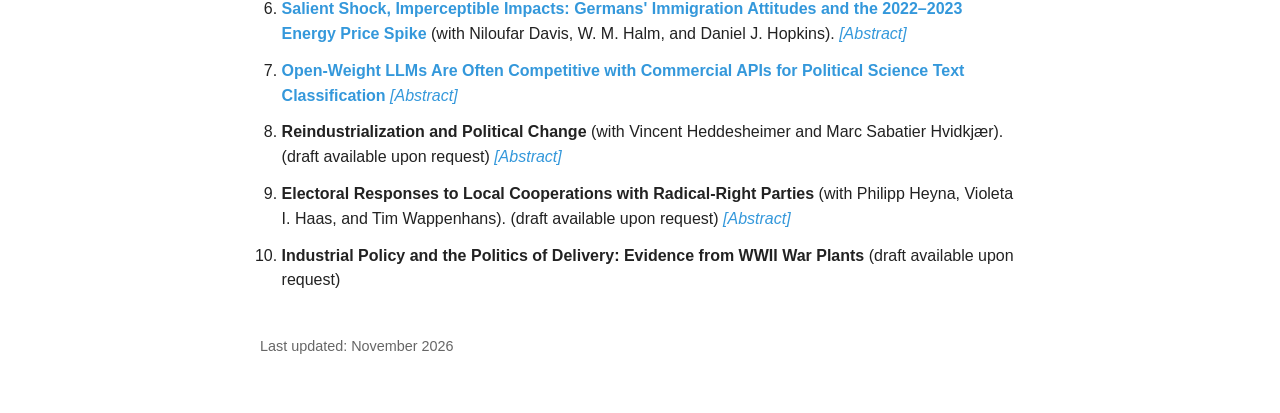
==== commit 5f7ea218: "Retitle place-based policies paper; add candidate websites dataset to CV; ignore archive/ Co-Authore" ====
--- a/index.html
+++ b/index.html
@@ -727,8 +727,7 @@
         </li>
 
         <li>
-          <b><a href="https://osf.io/preprints/socarxiv/6h8cq">Place-Based Policies, Local Responses, and Electoral
-              Behavior</a></b>
+          <b><a href="https://osf.io/preprints/socarxiv/6h8cq">The Limited Electoral Consequences of Place-Based Policies</a></b>
           (with Vincent Heddesheimer and Andreas Wiedemann).
           <i><a href="#" role="button" aria-expanded="false" aria-controls="placebased" onclick="toggle_visibility('placebased', event); return false;">[Abstract]</a></i>
           <div id="placebased" style="display:none;">
